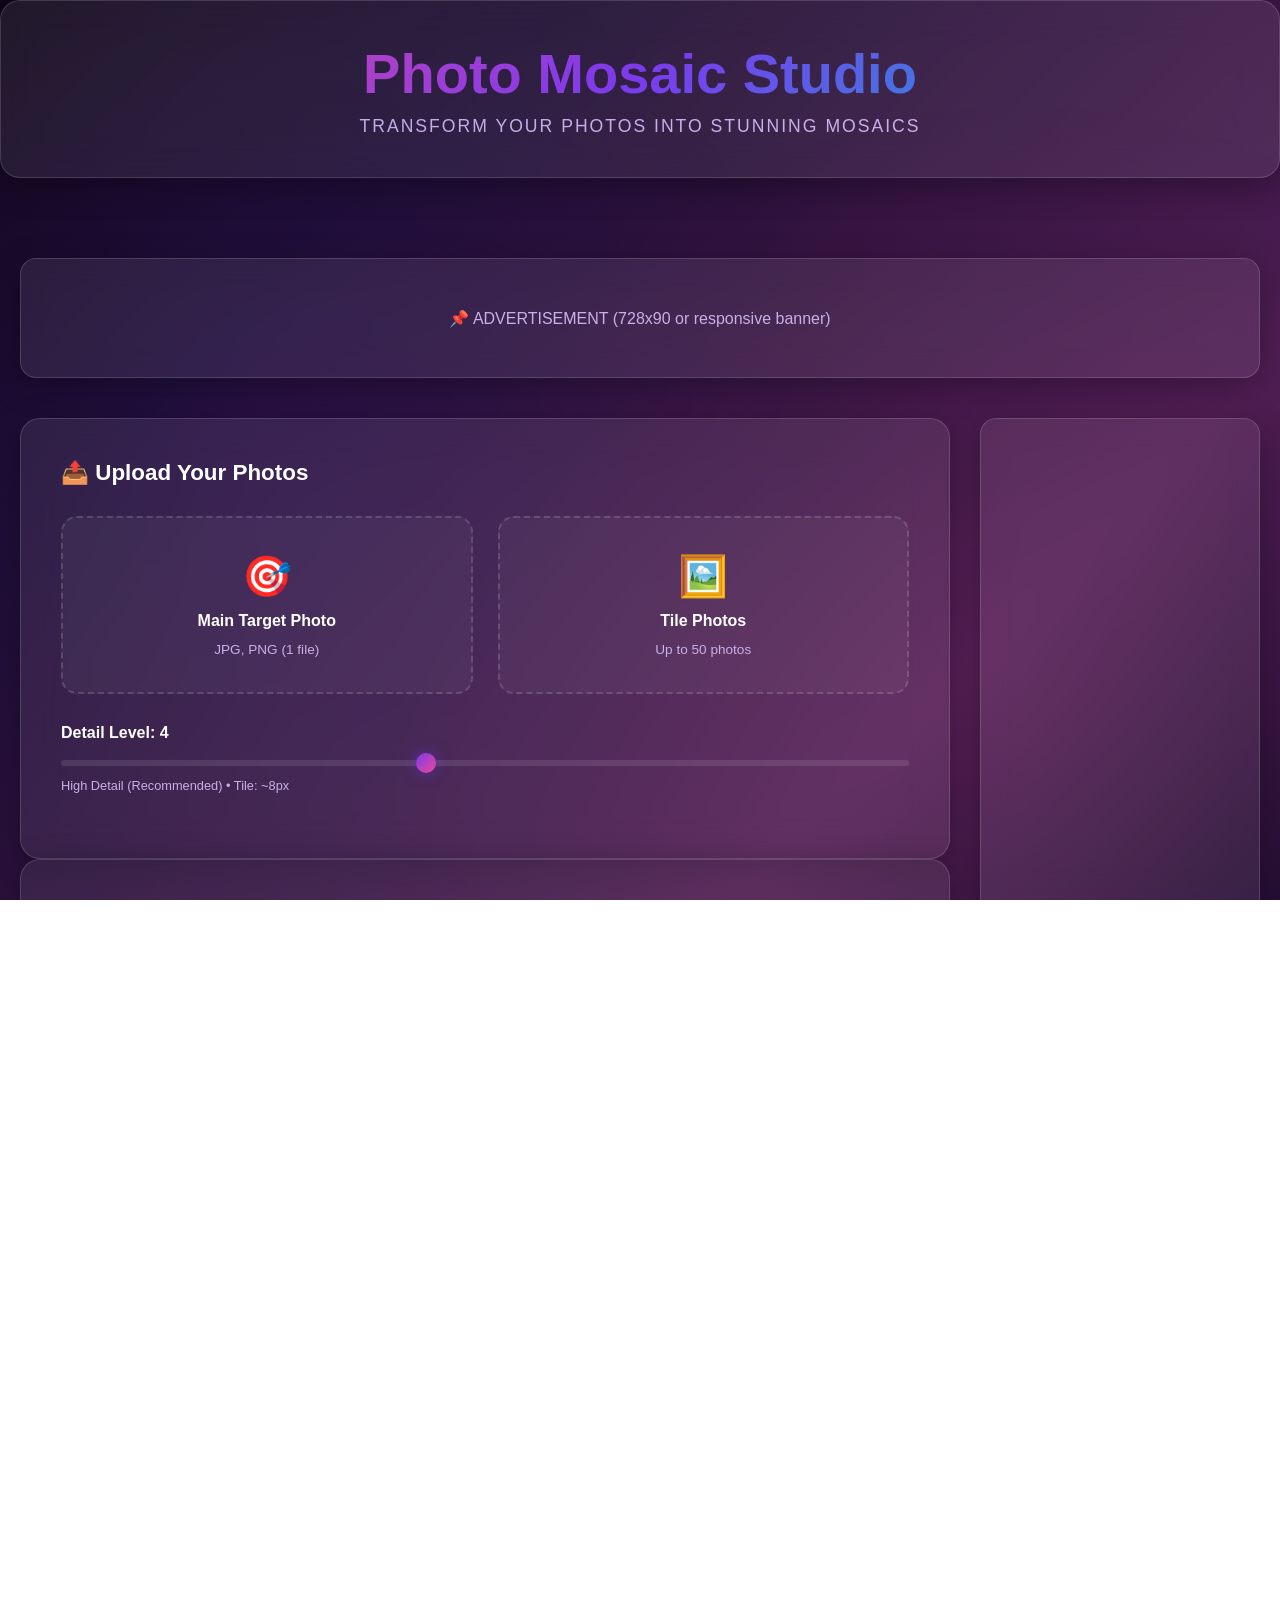
==== index.html @ 92dac422 "i" ====
<!DOCTYPE html>
<html lang="en">
<head>
    <meta charset="UTF-8">
    <meta name="viewport" content="width=device-width, initial-scale=1.0">
    <title>Photo Mosaic Studio</title>

    <script async src="https://pagead2.googlesyndication.com/pagead/js/adsbygoogle.js?client=ca-pub-6569752096572639"
     crossorigin="anonymous"></script>

    <style>
        * {
            margin: 0;
            padding: 0;
            box-sizing: border-box;
        }

        :root {
            --color-bg-primary: #0f0618;
            --color-bg-secondary: #1a0b2e;
            --color-purple-light: #7c3aed;
            --color-accent: #ec4899;
            --color-white: #ffffff;
            --color-text-primary: #f0e6ff;
            --color-text-secondary: #c9b0e8;
            --glass-bg: rgba(255, 255, 255, 0.08);
            --glass-border: rgba(255, 255, 255, 0.15);
            --shadow-soft: 0 8px 32px rgba(0, 0, 0, 0.3);
            --transition: all 0.3s cubic-bezier(0.25, 0.46, 0.45, 0.94);
        }

        html, body {
            width: 100%;
            height: 100%;
            background: linear-gradient(135deg, #0f0618 0%, #1a0b2e 25%, #4b1d52 75%, #1a0b2e 100%);
            background-attachment: fixed;
            font-family: 'Segoe UI', Tahoma, Geneva, Verdana, sans-serif;
            color: var(--color-text-primary);
            overflow-x: hidden;
        }

        body::before {
            content: '';
            position: fixed;
            top: 0;
            left: 0;
            width: 100%;
            height: 100%;
            background: 
                radial-gradient(circle at 20% 50%, rgba(124, 58, 237, 0.1) 0%, transparent 50%),
                radial-gradient(circle at 80% 80%, rgba(236, 72, 153, 0.1) 0%, transparent 50%);
            pointer-events: none;
            z-index: 1;
        }

        .container {
            max-width: 1400px;
            margin: 0 auto;
            padding: 20px;
            position: relative;
            z-index: 2;
        }

        header {
            text-align: center;
            margin-bottom: 60px;
            animation: slideDown 0.8s ease-out;
        }

        .header-content {
            background: var(--glass-bg);
            backdrop-filter: blur(20px);
            -webkit-backdrop-filter: blur(20px);
            border: 1px solid var(--glass-border);
            border-radius: 20px;
            padding: 40px 30px;
            box-shadow: var(--shadow-soft);
        }

        h1 {
            font-size: clamp(2rem, 8vw, 3.5rem);
            font-weight: 700;
            margin-bottom: 10px;
            background: linear-gradient(135deg, #ec4899, #7c3aed, #06b6d4);
            -webkit-background-clip: text;
            -webkit-text-fill-color: transparent;
            background-clip: text;
        }

        .subtitle {
            font-size: 1.1rem;
            color: var(--color-text-secondary);
            font-weight: 300;
            letter-spacing: 2px;
            text-transform: uppercase;
        }

        .ad-container-top {
            background: var(--glass-bg);
            backdrop-filter: blur(15px);
            border: 1px solid var(--glass-border);
            border-radius: 16px;
            padding: 40px;
            text-align: center;
            margin-bottom: 40px;
            box-shadow: var(--shadow-soft);
            min-height: 120px;
            display: flex;
            align-items: center;
            justify-content: center;
            color: var(--color-text-secondary);
        }

        .main-grid {
            display: grid;
            grid-template-columns: 1fr 280px;
            gap: 30px;
            margin-bottom: 40px;
        }

        @media (max-width: 1024px) {
            .main-grid {
                grid-template-columns: 1fr;
            }
            .ad-container-sidebar {
                display: none !important;
            }
        }

        .upload-section {
            background: var(--glass-bg);
            backdrop-filter: blur(20px);
            border: 1px solid var(--glass-border);
            border-radius: 20px;
            padding: 40px;
            box-shadow: var(--shadow-soft);
            animation: fadeInUp 0.8s ease-out 0.2s both;
        }

        .upload-title {
            font-size: 1.4rem;
            font-weight: 600;
            margin-bottom: 30px;
            color: var(--color-white);
        }

        .upload-grid {
            display: grid;
            grid-template-columns: 1fr 1fr;
            gap: 25px;
            margin-bottom: 30px;
        }

        @media (max-width: 768px) {
            .upload-grid {
                grid-template-columns: 1fr;
            }
        }

        .upload-box {
            border: 2px dashed var(--glass-border);
            border-radius: 16px;
            padding: 35px 20px;
            text-align: center;
            cursor: pointer;
            background: rgba(255, 255, 255, 0.04);
            transition: var(--transition);
        }

        .upload-box:hover {
            border-color: var(--color-purple-light);
            background: rgba(124, 58, 237, 0.08);
            box-shadow: 0 0 30px rgba(124, 58, 237, 0.2);
        }

        .upload-box input[type="file"] {
            display: none;
        }

        .upload-label {
            display: flex;
            flex-direction: column;
            align-items: center;
            gap: 12px;
            cursor: pointer;
        }

        .upload-icon {
            font-size: 2.5rem;
            animation: float 3s ease-in-out infinite;
        }

        .upload-text {
            font-weight: 600;
            color: var(--color-white);
            font-size: 1rem;
        }

        .upload-subtext {
            font-size: 0.85rem;
            color: var(--color-text-secondary);
        }

        .preview-section {
            margin-bottom: 20px;
            display: none;
        }

        .preview-section.show {
            display: block;
        }

        .preview-label {
            font-weight: 600;
            color: var(--color-white);
            margin-bottom: 12px;
            display: block;
            font-size: 0.95rem;
        }

        .preview-grid {
            display: grid;
            grid-template-columns: repeat(auto-fill, minmax(60px, 1fr));
            gap: 10px;
        }

        .preview-item {
            position: relative;
            border-radius: 10px;
            overflow: hidden;
            aspect-ratio: 1;
            background: var(--color-text-secondary);
            border: 1px solid var(--glass-border);
            animation: scaleIn 0.3s ease-out;
        }

        .preview-item img {
            width: 100%;
            height: 100%;
            object-fit: cover;
        }

        .preview-remove {
            position: absolute;
            top: 4px;
            right: 4px;
            width: 24px;
            height: 24px;
            background: rgba(0, 0, 0, 0.6);
            color: white;
            border: none;
            border-radius: 50%;
            cursor: pointer;
            opacity: 0;
            transition: var(--transition);
        }

        .preview-item:hover .preview-remove {
            opacity: 1;
        }

        .preview-remove:hover {
            background: rgba(236, 72, 153, 0.8);
        }

        .detail-control {
            margin-bottom: 25px;
        }

        .detail-label {
            font-weight: 600;
            color: var(--color-white);
            margin-bottom: 10px;
            display: block;
        }

        input[type="range"] {
            width: 100%;
            height: 6px;
            border-radius: 5px;
            background: rgba(255, 255, 255, 0.1);
            -webkit-appearance: none;
            cursor: pointer;
        }

        input[type="range"]::-webkit-slider-thumb {
            -webkit-appearance: none;
            width: 20px;
            height: 20px;
            border-radius: 50%;
            background: linear-gradient(135deg, #7c3aed, #ec4899);
            cursor: pointer;
            box-shadow: 0 0 15px rgba(124, 58, 237, 0.5);
        }

        input[type="range"]::-moz-range-thumb {
            width: 20px;
            height: 20px;
            border-radius: 50%;
            background: linear-gradient(135deg, #7c3aed, #ec4899);
            cursor: pointer;
            box-shadow: 0 0 15px rgba(124, 58, 237, 0.5);
            border: none;
        }

        .canvas-section {
            background: var(--glass-bg);
            backdrop-filter: blur(20px);
            border: 1px solid var(--glass-border);
            border-radius: 20px;
            padding: 40px;
            box-shadow: var(--shadow-soft);
            animation: fadeInUp 0.8s ease-out 0.4s both;
        }

        .canvas-title {
            font-size: 1.4rem;
            font-weight: 600;
            margin-bottom: 25px;
            color: var(--color-white);
        }

        .canvas-wrapper {
            background: rgba(0, 0, 0, 0.3);
            border-radius: 16px;
            padding: 20px;
            display: flex;
            justify-content: center;
            align-items: center;
            min-height: 400px;
            margin-bottom: 25px;
            border: 1px solid rgba(255, 255, 255, 0.1);
            overflow: auto;
        }

        #mosaicCanvas {
            max-width: 100%;
            height: auto;
            border-radius: 12px;
            box-shadow: 0 0 40px rgba(124, 58, 237, 0.3);
            display: none;
        }

        .canvas-placeholder {
            color: var(--color-text-secondary);
            text-align: center;
        }

        .button-group {
            display: grid;
            grid-template-columns: 1fr 1fr;
            gap: 15px;
        }

        @media (max-width: 768px) {
            .button-group {
                grid-template-columns: 1fr;
            }
        }

        button {
            padding: 15px 30px;
            border: none;
            border-radius: 12px;
            font-size: 1rem;
            font-weight: 600;
            cursor: pointer;
            transition: var(--transition);
            text-transform: uppercase;
            letter-spacing: 1px;
        }

        .btn-generate {
            background: linear-gradient(135deg, #7c3aed, #ec4899);
            color: white;
            box-shadow: 0 0 30px rgba(124, 58, 237, 0.4);
        }

        .btn-generate:hover:not(:disabled) {
            transform: translateY(-3px);
            box-shadow: 0 0 50px rgba(124, 58, 237, 0.6);
        }

        .btn-generate:disabled {
            opacity: 0.5;
            cursor: not-allowed;
        }

        .btn-download {
            background: var(--glass-bg);
            color: var(--color-white);
            border: 2px solid var(--color-purple-light);
            box-shadow: var(--shadow-soft);
        }

        .btn-download:hover:not(:disabled) {
            background: rgba(124, 58, 237, 0.2);
            box-shadow: 0 0 40px rgba(124, 58, 237, 0.4);
            transform: translateY(-3px);
        }

        .btn-download:disabled {
            opacity: 0.5;
            cursor: not-allowed;
        }

        .ad-container-sidebar {
            background: var(--glass-bg);
            backdrop-filter: blur(15px);
            border: 1px solid var(--glass-border);
            border-radius: 16px;
            padding: 30px 20px;
            text-align: center;
            box-shadow: var(--shadow-soft);
            min-height: 600px;
            display: flex;
            align-items: center;
            justify-content: center;
            color: var(--color-text-secondary);
            animation: fadeInUp 0.8s ease-out 0.3s both;
        }

        footer {
            text-align: center;
            padding: 40px 20px;
            color: var(--color-text-secondary);
            font-size: 0.95rem;
            margin-top: 60px;
        }

        .modal-overlay {
            display: none;
            position: fixed;
            top: 0;
            left: 0;
            right: 0;
            bottom: 0;
            background: rgba(0, 0, 0, 0.6);
            backdrop-filter: blur(8px);
            z-index: 1000;
        }

        .modal-overlay.active {
            display: flex;
            align-items: center;
            justify-content: center;
        }

        .modal-content {
            background: var(--glass-bg);
            backdrop-filter: blur(30px);
            border: 1px solid var(--glass-border);
            border-radius: 25px;
            padding: 50px;
            max-width: 500px;
            width: 90%;
            text-align: center;
            box-shadow: 0 20px 60px rgba(0, 0, 0, 0.4);
            position: relative;
        }

        .modal-close {
            position: absolute;
            top: 20px;
            right: 20px;
            background: rgba(255, 255, 255, 0.1);
            border: none;
            color: var(--color-white);
            width: 40px;
            height: 40px;
            border-radius: 50%;
            cursor: pointer;
            font-size: 1.5rem;
            transition: var(--transition);
        }

        .modal-close:hover {
            background: rgba(236, 72, 153, 0.3);
            transform: rotate(90deg);
        }

        .modal-icon {
            font-size: 3rem;
            margin-bottom: 20px;
        }

        .modal-title {
            font-size: 1.8rem;
            font-weight: 700;
            margin-bottom: 15px;
            color: var(--color-white);
        }

        .modal-text {
            color: var(--color-text-secondary);
            margin-bottom: 30px;
            line-height: 1.6;
        }

        .upi-handle {
            background: linear-gradient(135deg, rgba(124, 58, 237, 0.2), rgba(236, 72, 153, 0.2));
            border: 1px solid rgba(124, 58, 237, 0.3);
            border-radius: 12px;
            padding: 20px;
            margin: 20px 0;
            font-family: 'Courier New', monospace;
            font-size: 1.1rem;
            font-weight: 600;
            color: var(--color-white);
            letter-spacing: 0.5px;
            transition: var(--transition);
            cursor: pointer;
            display: inline-block;
            text-decoration: none;
        }

        .upi-handle:hover {
            background: linear-gradient(135deg, rgba(124, 58, 237, 0.3), rgba(236, 72, 153, 0.3));
            box-shadow: 0 0 30px rgba(124, 58, 237, 0.2);
        }

        .btn-close {
            background: linear-gradient(135deg, #7c3aed, #ec4899);
            color: white;
            padding: 12px 30px;
            font-size: 0.95rem;
            margin-top: 20px;
            box-shadow: 0 0 20px rgba(124, 58, 237, 0.3);
        }

        .btn-close:hover {
            transform: translateY(-2px);
            box-shadow: 0 0 40px rgba(124, 58, 237, 0.5);
        }

        .status-message {
            background: rgba(124, 58, 237, 0.2);
            border-left: 4px solid var(--color-purple-light);
            color: var(--color-white);
            padding: 15px 20px;
            border-radius: 8px;
            margin-bottom: 20px;
            display: none;
        }

        .status-message.show {
            display: block;
        }

        .status-message.error {
            background: rgba(236, 72, 153, 0.2);
            border-left-color: #ec4899;
        }

        @keyframes slideDown {
            from { opacity: 0; transform: translateY(-30px); }
            to { opacity: 1; transform: translateY(0); }
        }

        @keyframes fadeInUp {
            from { opacity: 0; transform: translateY(30px); }
            to { opacity: 1; transform: translateY(0); }
        }

        @keyframes float {
            0%, 100% { transform: translateY(0px); }
            50% { transform: translateY(-10px); }
        }

        @keyframes scaleIn {
            from { opacity: 0; transform: scale(0.95); }
            to { opacity: 1; transform: scale(1); }
        }
    </style>
</head>
<body>
    <header>
        <div class="header-content">
            <h1>Photo Mosaic Studio</h1>
            <p class="subtitle">Transform Your Photos Into Stunning Mosaics</p>
        </div>
    </header>

    <div class="container">
        <div class="ad-container-top">📌 ADVERTISEMENT (728x90 or responsive banner)</div>

        <div class="main-grid">
            <div>
                <div class="upload-section">
                    <div class="upload-title">📤 Upload Your Photos</div>
                    
                    <div class="upload-grid">
                        <div class="upload-box">
                            <label class="upload-label">
                                <div class="upload-icon">🎯</div>
                                <div class="upload-text">Main Target Photo</div>
                                <div class="upload-subtext">JPG, PNG (1 file)</div>
                                <input type="file" id="targetInput" accept="image/*">
                            </label>
                        </div>

                        <div class="upload-box">
                            <label class="upload-label">
                                <div class="upload-icon">🖼️</div>
                                <div class="upload-text">Tile Photos</div>
                                <div class="upload-subtext">Up to 50 photos</div>
                                <input type="file" id="tilesInput" accept="image/*" multiple>
                            </label>
                        </div>
                    </div>

                    <div class="preview-section" id="targetPreviewSection">
                        <label class="preview-label">Target Photo:</label>
                        <div style="width: 100px; height: 100px; position: relative;">
                            <div class="preview-item">
                                <img id="targetImg" alt="Target">
                                <button class="preview-remove" onclick="removeTarget()">&times;</button>
                            </div>
                        </div>
                    </div>

                    <div class="preview-section" id="tilesPreviewSection">
                        <label class="preview-label">Tile Photos (<span id="tileCount">0</span>/50):</label>
                        <div class="preview-grid" id="tilesPreview"></div>
                    </div>

                    <div class="detail-control">
                        <label class="detail-label">Detail Level: <span id="detailValue">4</span></label>
                        <input type="range" id="detailSlider" min="1" max="8" value="4">
                        <div style="font-size: 0.8rem; color: var(--color-text-secondary); margin-top: 8px;">
                            <span id="tileInfo">High Detail (Recommended) • Tile: ~8px</span>
                        </div>
                    </div>

                    <div class="status-message" id="statusMessage"></div>
                </div>

                <div class="canvas-section">
                    <div class="canvas-title">🎨 Mosaic Preview</div>
                    <div class="canvas-wrapper">
                        <canvas id="mosaicCanvas"></canvas>
                        <div class="canvas-placeholder" id="canvasPlaceholder">
                            Upload photos to generate mosaic preview
                        </div>
                    </div>

                    <div class="button-group">
                        <button class="btn-generate" id="generateBtn" onclick="generateMosaic()">
                            Generate Mosaic
                        </button>
                        <button class="btn-download" id="downloadBtn" onclick="downloadMosaic4K()" disabled>
                            Download 4K Mosaic
                        </button>
                    </div>
                </div>
            </div>

            <div class="ad-container-sidebar">📢 ADVERTISEMENT<br>(300x600 responsive sidebar)</div>
        </div>

        <footer>
            <div style="border-top: 1px solid var(--glass-border); padding-top: 30px; margin-top: 20px;">
                <p style="margin-bottom: 15px;">&copy; 2026 yuvi31.in | Made by Yuvraj</p>
                <a href="/privacy.html" style="color: var(--color-purple-light); text-decoration: none; margin: 0 10px; font-weight: 600;">Privacy Policy</a> | 
                <a href="/terms.html" style="color: var(--color-purple-light); text-decoration: none; margin: 0 10px; font-weight: 600;">Terms of Service</a> | 
                <a href="/contact.html" style="color: var(--color-purple-light); text-decoration: none; margin: 0 10px; font-weight: 600;">Contact</a>
            </div>
        </footer>
    </div>

    <div class="modal-overlay" id="supportModal">
        <div class="modal-content">
            <button class="modal-close" onclick="closeModal()">&times;</button>
            <div class="modal-icon">🎉</div>
            <div class="modal-title">Thank You!</div>
            <div class="modal-text">
                Thank you for using Photo Mosaic Studio! If you loved this tool, please support the creator.
            </div>
            <div style="font-size: 0.9rem; color: var(--color-text-secondary); margin: 20px 0;">Support via UPI:</div>
            <a href="upi://pay?pa=kartikyuvrajgupta-1@oksbi&pn=Photo%20Mosaic%20Studio&tr=Support&tn=Support%20Creator" 
               style="text-decoration: none;">
                <div class="upi-handle">💳 kartikyuvrajgupta-1@oksbi</div>
            </a>
            <div style="font-size: 0.8rem; color: var(--color-text-secondary); margin-top: 15px;">
                📱 Tap to open PayTM, Google Pay, or any payment app
            </div>
            <button class="btn-close" onclick="closeModal()">Close</button>
        </div>
    </div>

    <script>
        let targetImage = null;
        let tileImages = [];
        let mosaicGenerated = false;
        let isGenerating = false;
        let tileColorCache = {}; 

        // UPDATED: Added levels 7 (2px) and 8 (1px)
        const detailLevels = { 1: 18, 2: 14, 3: 10, 4: 8, 5: 6, 6: 4, 7: 2, 8: 1 }; 

        function rgbToLab(r, g, b) {
            r = r / 255;
            g = g / 255;
            b = b / 255;

            r = r > 0.04045 ? Math.pow((r + 0.055) / 1.055, 2.4) : r / 12.92;
            g = g > 0.04045 ? Math.pow((g + 0.055) / 1.055, 2.4) : g / 12.92;
            b = b > 0.04045 ? Math.pow((b + 0.055) / 1.055, 2.4) : b / 12.92;

            let x = r * 0.4124 + g * 0.3576 + b * 0.1805;
            let y = r * 0.2126 + g * 0.7152 + b * 0.0722;
            let z = r * 0.0193 + g * 0.1192 + b * 0.9505;

            x = x / 0.95047;
            y = y / 1.00000;
            z = z / 1.08883;

            const delta = 6 / 29;
            x = x > Math.pow(delta, 3) ? Math.pow(x, 1 / 3) : x / (3 * delta * delta) + 4 / 29;
            y = y > Math.pow(delta, 3) ? Math.pow(y, 1 / 3) : y / (3 * delta * delta) + 4 / 29;
            z = z > Math.pow(delta, 3) ? Math.pow(z, 1 / 3) : z / (3 * delta * delta) + 4 / 29;

            const L = 116 * y - 16;
            const a = 500 * (x - y);
            const lab_b = 200 * (y - z);

            return { L, a, b: lab_b };
        }

        function labDistance(lab1, lab2) {
            const dL = lab1.L - lab2.L;
            const da = lab1.a - lab2.a;
            const db = lab1.b - lab2.b;
            return Math.sqrt(dL * dL + da * da + db * db);
        }

        function getBrightness(r, g, b) {
            return 0.299 * r + 0.587 * g + 0.114 * b;
        }

        function getSaturation(r, g, b) {
            const max = Math.max(r, g, b);
            const min = Math.min(r, g, b);
            if (max === 0) return 0;
            return (max - min) / max;
        }

        function enhanceVibrance(canvas, amount = 0.4) {
            const ctx = canvas.getContext('2d');
            const imageData = ctx.getImageData(0, 0, canvas.width, canvas.height);
            const data = imageData.data;

            for (let i = 0; i < data.length; i += 4) {
                const r = data[i];
                const g = data[i + 1];
                const b = data[i + 2];

                const max = Math.max(r, g, b);
                const min = Math.min(r, g, b);
                const l = (max + min) / 2 / 255;

                if (max !== min) {
                    let s = l > 0.5 ? (max - min) / (510 - max - min) : (max - min) / (max + min);
                    
                    s = Math.min(1, s * (1 + amount));

                    const c = (1 - Math.abs(2 * l - 1)) * s;
                    let h = 0;

                    if (max === r) h = ((g - b) / (max - min) + (g < b ? 6 : 0)) / 6;
                    else if (max === g) h = ((b - r) / (max - min) + 2) / 6;
                    else h = ((r - g) / (max - min) + 4) / 6;

                    const x = c * (1 - Math.abs((h * 6) % 2 - 1));
                    const m = l - c / 2;

                    let r2, g2, b2;
                    const hh = h * 6;

                    if (hh < 1) { r2 = c; g2 = x; b2 = 0; }
                    else if (hh < 2) { r2 = x; g2 = c; b2 = 0; }
                    else if (hh < 3) { r2 = 0; g2 = c; b2 = x; }
                    else if (hh < 4) { r2 = 0; g2 = x; b2 = c; }
                    else if (hh < 5) { r2 = x; g2 = 0; b2 = c; }
                    else { r2 = c; g2 = 0; b2 = x; }

                    data[i] = Math.round((r2 + m) * 255);
                    data[i + 1] = Math.round((g2 + m) * 255);
                    data[i + 2] = Math.round((b2 + m) * 255);
                }
            }

            ctx.putImageData(imageData, 0, 0);
        }

        document.addEventListener('DOMContentLoaded', () => {
            document.getElementById('targetInput').addEventListener('change', handleTargetUpload);
            document.getElementById('tilesInput').addEventListener('change', handleTilesUpload);
            
            // UPDATED: Added text descriptions for new levels
            document.getElementById('detailSlider').addEventListener('change', (e) => {
                const val = e.target.value;
                document.getElementById('detailValue').textContent = val;
                const sizes = { 
                    1: 'Very Low Detail (Coarse)', 
                    2: 'Low Detail', 
                    3: 'Medium Detail', 
                    4: 'High Detail (Recommended)', 
                    5: 'Very High Detail', 
                    6: 'Maximum Detail', 
                    7: 'Extreme Detail', 
                    8: 'Insane Detail (Slow!)' 
                };
                document.getElementById('tileInfo').textContent = `${sizes[val]} • Tile: ~${detailLevels[val]}px`;
            });
            
            document.getElementById('supportModal').addEventListener('click', (e) => {
                if (e.target.id === 'supportModal') closeModal();
            });
            console.log('✅ Photo Mosaic Studio Ready!');
        });

        function handleTargetUpload() {
            const file = document.getElementById('targetInput').files[0];
            if (!file) return;
            if (!file.type.startsWith('image/')) {
                showStatus('❌ Please upload an image file', true);
                return;
            }
            const reader = new FileReader();
            reader.onload = (e) => {
                const img = new Image();
                img.onload = () => {
                    targetImage = img;
                    document.getElementById('targetImg').src = img.src;
                    document.getElementById('targetPreviewSection').classList.add('show');
                    showStatus('✅ Target photo uploaded!');
                };
                img.src = e.target.result;
            };
            reader.readAsDataURL(file);
        }

        function handleTilesUpload() {
            const files = document.getElementById('tilesInput').files;
            if (files.length > 50) {
                showStatus('❌ Maximum 50 photos', true);
                return;
            }
            tileImages = [];
            tileColorCache = {}; 
            let loaded = 0;
            const validFiles = Array.from(files).filter(f => f.type.startsWith('image/'));
            if (validFiles.length === 0) {
                showStatus('❌ No image files selected', true);
                return;
            }
            validFiles.forEach((file, i) => {
                const reader = new FileReader();
                reader.onload = (e) => {
                    const img = new Image();
                    img.onload = () => {
                        tileImages.push({ img, id: i });
                        loaded++;
                        if (loaded === validFiles.length) {
                            showTilesPreview();
                            showStatus(`✅ ${tileImages.length} tiles loaded!`);
                        }
                    };
                    img.src = e.target.result;
                };
                reader.readAsDataURL(file);
            });
        }

        function showTilesPreview() {
            const preview = document.getElementById('tilesPreview');
            document.getElementById('tileCount').textContent = tileImages.length;
            preview.innerHTML = '';
            tileImages.forEach(t => {
                const div = document.createElement('div');
                div.className = 'preview-item';
                div.innerHTML = `<img src="${t.img.src}"><button class="preview-remove" onclick="removeTile(${t.id})">&times;</button>`;
                preview.appendChild(div);
            });
            document.getElementById('tilesPreviewSection').classList.add('show');
        }

        function removeTarget() {
            targetImage = null;
            document.getElementById('targetInput').value = '';
            document.getElementById('targetPreviewSection').classList.remove('show');
            document.getElementById('mosaicCanvas').style.display = 'none';
            document.getElementById('canvasPlaceholder').style.display = 'block';
        }

        function removeTile(id) {
            tileImages = tileImages.filter(t => t.id !== id);
            if (tileImages.length === 0) {
                document.getElementById('tilesInput').value = '';
                document.getElementById('tilesPreviewSection').classList.remove('show');
            } else {
                showTilesPreview();
            }
        }

        function showStatus(msg, isErr = false) {
            const el = document.getElementById('statusMessage');
            el.textContent = msg;
            el.classList.add('show');
            if (isErr) el.classList.add('error');
            else el.classList.remove('error');
            if (!msg.includes('%')) setTimeout(() => el.classList.remove('show'), 4000);
        }

        function generateMosaic() {
            if (!targetImage) { showStatus('❌ Upload target photo', true); return; }
            if (tileImages.length === 0) { showStatus('❌ Upload tile photos', true); return; }
            if (isGenerating) { showStatus('⏳ Already generating...', true); return; }
            
            isGenerating = true;
            document.getElementById('generateBtn').disabled = true;
            showStatus('🔄 Starting generation...');

            generateMosaicAsync();
        }

        async function generateMosaicAsync() {
            try {
                const canvas = document.getElementById('mosaicCanvas');
                const ctx = canvas.getContext('2d');
                
                await new Promise(r => setTimeout(r, 10));
                
                showStatus('🔍 Analyzing tile colors in Lab space...');
                tileColorCache = {};
                for (let i = 0; i < tileImages.length; i++) {
                    const tile = tileImages[i];
                    const tc = document.createElement('canvas');
                    tc.width = tc.height = 1;
                    const tctx = tc.getContext('2d');
                    tctx.drawImage(tile.img, 0, 0, 1, 1);
                    const td = tctx.getImageData(0, 0, 1, 1).data;
                    
                    const r = td[0], g = td[1], b = td[2];
                    const lab = rgbToLab(r, g, b);
                    const brightness = getBrightness(r, g, b);
                    const saturation = getSaturation(r, g, b);
                    
                    tileColorCache[i] = { r, g, b, lab, brightness, saturation };
                    
                    if (i % 10 === 0) {
                        await new Promise(r => setTimeout(r, 1));
                    }
                }

                await new Promise(r => setTimeout(r, 10));
                
                canvas.width = targetImage.width;
                canvas.height = targetImage.height;
                ctx.drawImage(targetImage, 0, 0);

                const detail = parseInt(document.getElementById('detailSlider').value);
                const tileSize = detailLevels[detail];
                
                const imageData = ctx.getImageData(0, 0, canvas.width, canvas.height);
                const data = imageData.data;

                const tilesX = Math.ceil(canvas.width / tileSize);
                const tilesY = Math.ceil(canvas.height / tileSize);
                const totalTiles = tilesX * tilesY;
                
                let processed = 0;
                const batchSize = Math.max(10, Math.floor(totalTiles / 30));

                showStatus(`🎨 Processing 0/${totalTiles} tiles...`);
                await new Promise(r => setTimeout(r, 10));

                for (let ty = 0; ty < tilesY; ty++) {
                    for (let tx = 0; tx < tilesX; tx++) {
                        const x = tx * tileSize;
                        const y = ty * tileSize;
                        const w = Math.min(tileSize, canvas.width - x);
                        const h = Math.min(tileSize, canvas.height - y);

                        let r = 0, g = 0, b = 0;
                        let brightness = 0;
                        let saturation = 0;
                        
                        for (let py = 0; py < h; py++) {
                            for (let px = 0; px < w; px++) {
                                const idx = ((y + py) * canvas.width + (x + px)) * 4;
                                r += data[idx];
                                g += data[idx + 1];
                                b += data[idx + 2];
                                brightness += getBrightness(data[idx], data[idx + 1], data[idx + 2]);
                                saturation += getSaturation(data[idx], data[idx + 1], data[idx + 2]);
                            }
                        }
                        
                        const cnt = w * h;
                        r = Math.round(r / cnt);
                        g = Math.round(g / cnt);
                        b = Math.round(b / cnt);
                        brightness = Math.round(brightness / cnt);
                        saturation = saturation / cnt;

                        const targetLab = rgbToLab(r, g, b);

                        let bestTile = 0;
                        let bestScore = Infinity;

                        for (let i = 0; i < tileImages.length; i++) {
                            const cached = tileColorCache[i];
                            
                            const colorDist = labDistance(targetLab, cached.lab); 
                            const brightnessDiff = Math.abs(brightness - cached.brightness) / 255; 
                            const saturationDiff = Math.abs(saturation - cached.saturation); 
                            
                            const score = colorDist * 0.7 + brightnessDiff * 50 * 0.2 + saturationDiff * 10 * 0.1;
                            
                            if (score < bestScore) { 
                                bestScore = score; 
                                bestTile = i; 
                            }
                        }

                        ctx.drawImage(tileImages[bestTile].img, x, y, w, h);
                        processed++;

                        if (processed % batchSize === 0) {
                            const percent = Math.round((processed / totalTiles) * 100);
                            showStatus(`🎨 Processing ${percent}%...`);
                            await new Promise(r => setTimeout(r, 2));
                        }
                    }
                }

                showStatus('✨ Enhancing colors...');
                await new Promise(r => setTimeout(r, 10));
                enhanceVibrance(canvas, 0.5); 

                document.getElementById('canvasPlaceholder').style.display = 'none';
                document.getElementById('mosaicCanvas').style.display = 'block';
                document.getElementById('downloadBtn').disabled = false;
                mosaicGenerated = true;
                isGenerating = false;
                document.getElementById('generateBtn').disabled = false;
                showStatus('✨ Perfect! High-quality mosaic ready. Download for 4K.');
            } catch (err) {
                console.error('Generation error:', err);
                showStatus('❌ Error during generation', true);
                isGenerating = false;
                document.getElementById('generateBtn').disabled = false;
            }
        }

        function downloadMosaic4K() {
            if (!mosaicGenerated) return;
            const canvas = document.getElementById('mosaicCanvas');
            const maxDim = Math.max(canvas.width, canvas.height);
            const scale = maxDim < 3840 ? 3840 / maxDim : 1;
            const nc = document.createElement('canvas');
            nc.width = Math.round(canvas.width * scale);
            nc.height = Math.round(canvas.height * scale);
            const ctx = nc.getContext('2d');
            ctx.imageSmoothingEnabled = false;
            ctx.drawImage(canvas, 0, 0, nc.width, nc.height);
            nc.toBlob((blob) => {
                const url = URL.createObjectURL(blob);
                const link = document.createElement('a');
                link.href = url;
                link.download = `mosaic-${Date.now()}.png`;
                document.body.appendChild(link);
                link.click();
                document.body.removeChild(link);
                URL.revokeObjectURL(url);
                setTimeout(() => openModal(), 500);
            }, 'image/png');
        }

        function openModal() {
            document.getElementById('supportModal').classList.add('active');
        }

        function closeModal() {
            document.getElementById('supportModal').classList.remove('active');
        }
    </script>
</body>
</html>
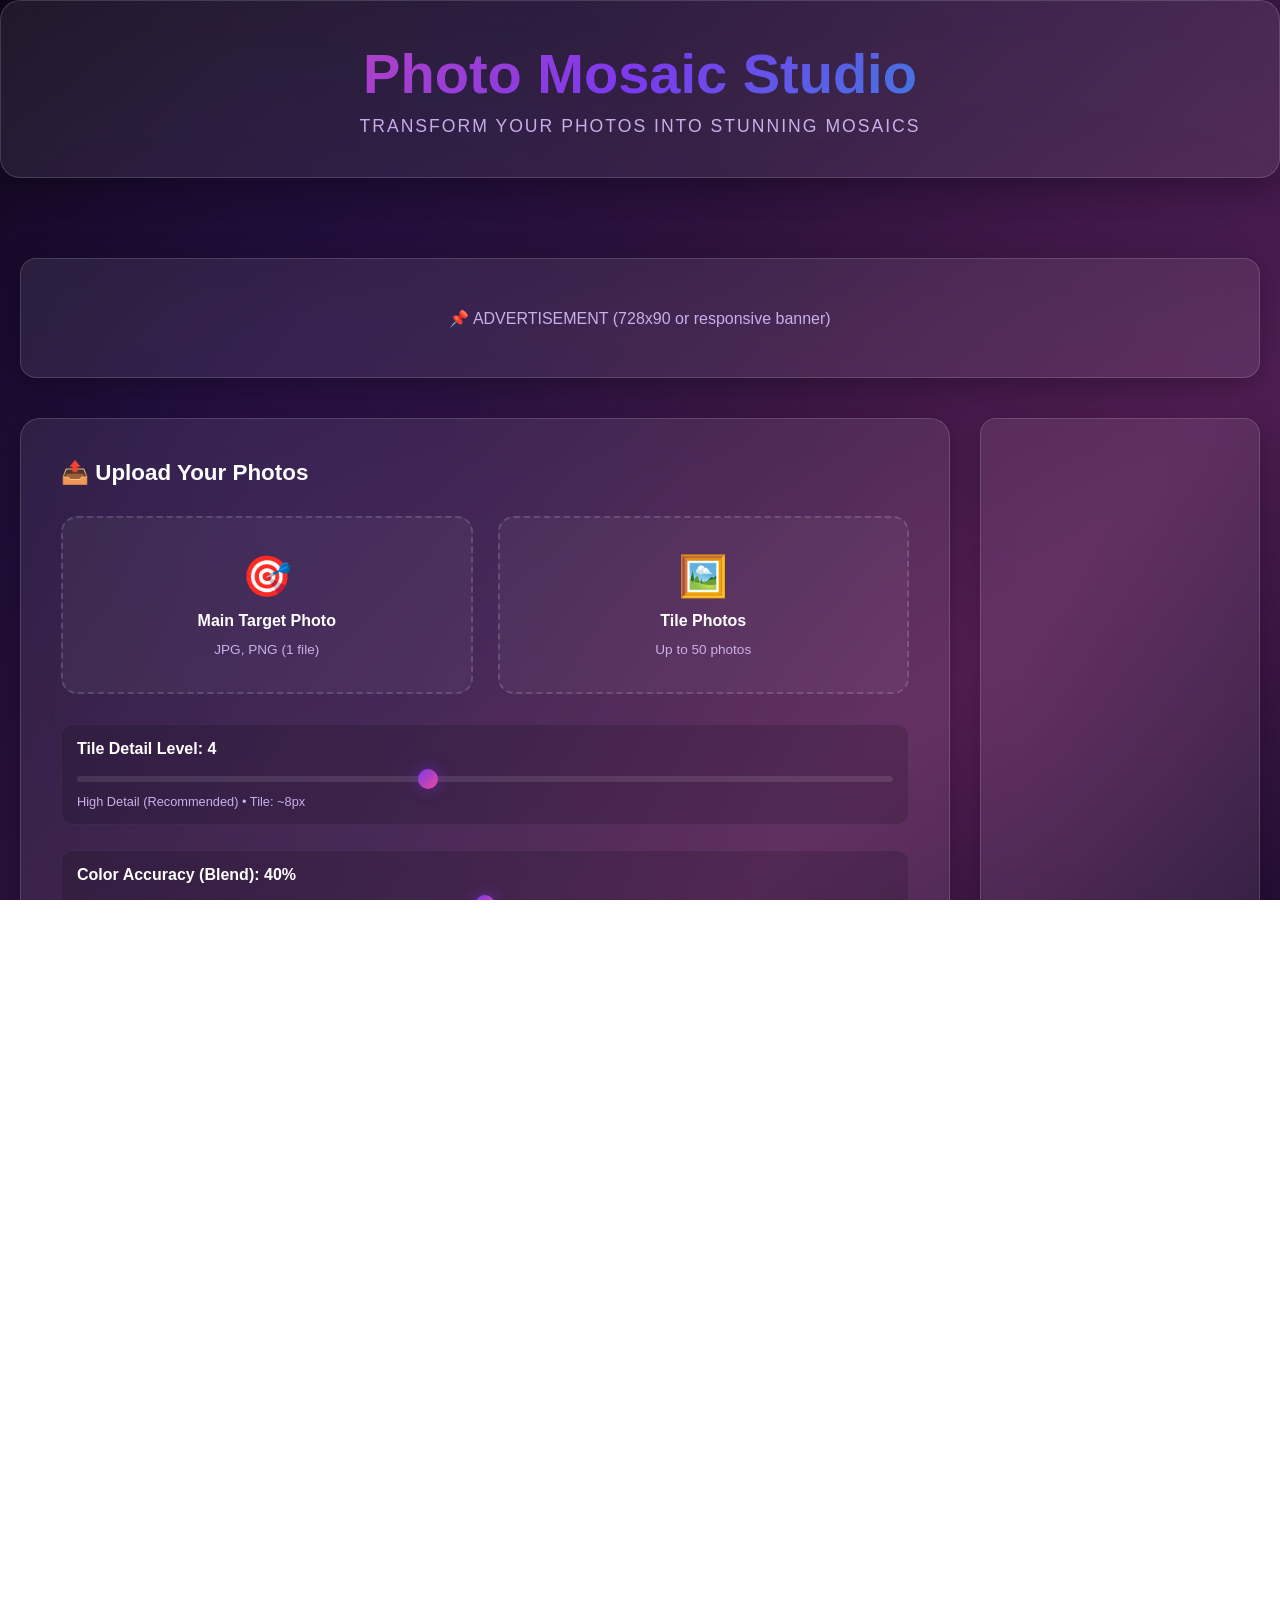
==== commit 80bdca30: "Update index.html" ====
--- a/index.html
+++ b/index.html
@@ -265,6 +265,10 @@
 
         .detail-control {
             margin-bottom: 25px;
+            background: rgba(0, 0, 0, 0.15);
+            padding: 15px;
+            border-radius: 12px;
+            border: 1px solid rgba(255, 255, 255, 0.05);
         }
 
         .detail-label {
@@ -551,26 +555,6 @@
             background: rgba(236, 72, 153, 0.2);
             border-left-color: #ec4899;
         }
-
-        @keyframes slideDown {
-            from { opacity: 0; transform: translateY(-30px); }
-            to { opacity: 1; transform: translateY(0); }
-        }
-
-        @keyframes fadeInUp {
-            from { opacity: 0; transform: translateY(30px); }
-            to { opacity: 1; transform: translateY(0); }
-        }
-
-        @keyframes float {
-            0%, 100% { transform: translateY(0px); }
-            50% { transform: translateY(-10px); }
-        }
-
-        @keyframes scaleIn {
-            from { opacity: 0; transform: scale(0.95); }
-            to { opacity: 1; transform: scale(1); }
-        }
     </style>
 </head>
 <body>
@@ -625,10 +609,18 @@
                     </div>
 
                     <div class="detail-control">
-                        <label class="detail-label">Detail Level: <span id="detailValue">4</span></label>
+                        <label class="detail-label">Tile Detail Level: <span id="detailValue">4</span></label>
                         <input type="range" id="detailSlider" min="1" max="8" value="4">
                         <div style="font-size: 0.8rem; color: var(--color-text-secondary); margin-top: 8px;">
                             <span id="tileInfo">High Detail (Recommended) • Tile: ~8px</span>
+                        </div>
+                    </div>
+
+                    <div class="detail-control">
+                        <label class="detail-label">Color Accuracy (Blend): <span id="blendValue">40%</span></label>
+                        <input type="range" id="blendSlider" min="0" max="80" value="40" step="5">
+                        <div style="font-size: 0.8rem; color: var(--color-text-secondary); margin-top: 8px;">
+                            Blends the original photo over the tiles to fix missing colors and shapes. 
                         </div>
                     </div>
 
@@ -695,7 +687,6 @@
         let isGenerating = false;
         let tileColorCache = {}; 
 
-        // UPDATED: Added levels 7 (2px) and 8 (1px)
         const detailLevels = { 1: 18, 2: 14, 3: 10, 4: 8, 5: 6, 6: 4, 7: 2, 8: 1 }; 
 
         function rgbToLab(r, g, b) {
@@ -797,7 +788,6 @@
             document.getElementById('targetInput').addEventListener('change', handleTargetUpload);
             document.getElementById('tilesInput').addEventListener('change', handleTilesUpload);
             
-            // UPDATED: Added text descriptions for new levels
             document.getElementById('detailSlider').addEventListener('change', (e) => {
                 const val = e.target.value;
                 document.getElementById('detailValue').textContent = val;
@@ -812,6 +802,11 @@
                     8: 'Insane Detail (Slow!)' 
                 };
                 document.getElementById('tileInfo').textContent = `${sizes[val]} • Tile: ~${detailLevels[val]}px`;
+            });
+
+            // NEW: Listen for changes on the blend slider
+            document.getElementById('blendSlider').addEventListener('change', (e) => {
+                document.getElementById('blendValue').textContent = e.target.value + '%';
             });
             
             document.getElementById('supportModal').addEventListener('click', (e) => {
@@ -1040,6 +1035,14 @@
                 await new Promise(r => setTimeout(r, 10));
                 enhanceVibrance(canvas, 0.5); 
 
+                // NEW: The "Pro Cheat Code" - Alpha Blending the original image!
+                const blendAmount = parseInt(document.getElementById('blendSlider').value) / 100;
+                if (blendAmount > 0) {
+                    ctx.globalAlpha = blendAmount;
+                    ctx.drawImage(targetImage, 0, 0, canvas.width, canvas.height);
+                    ctx.globalAlpha = 1.0; // Reset it back to normal
+                }
+
                 document.getElementById('canvasPlaceholder').style.display = 'none';
                 document.getElementById('mosaicCanvas').style.display = 'block';
                 document.getElementById('downloadBtn').disabled = false;
@@ -1088,4 +1091,4 @@
         }
     </script>
 </body>
-</html>+</html>
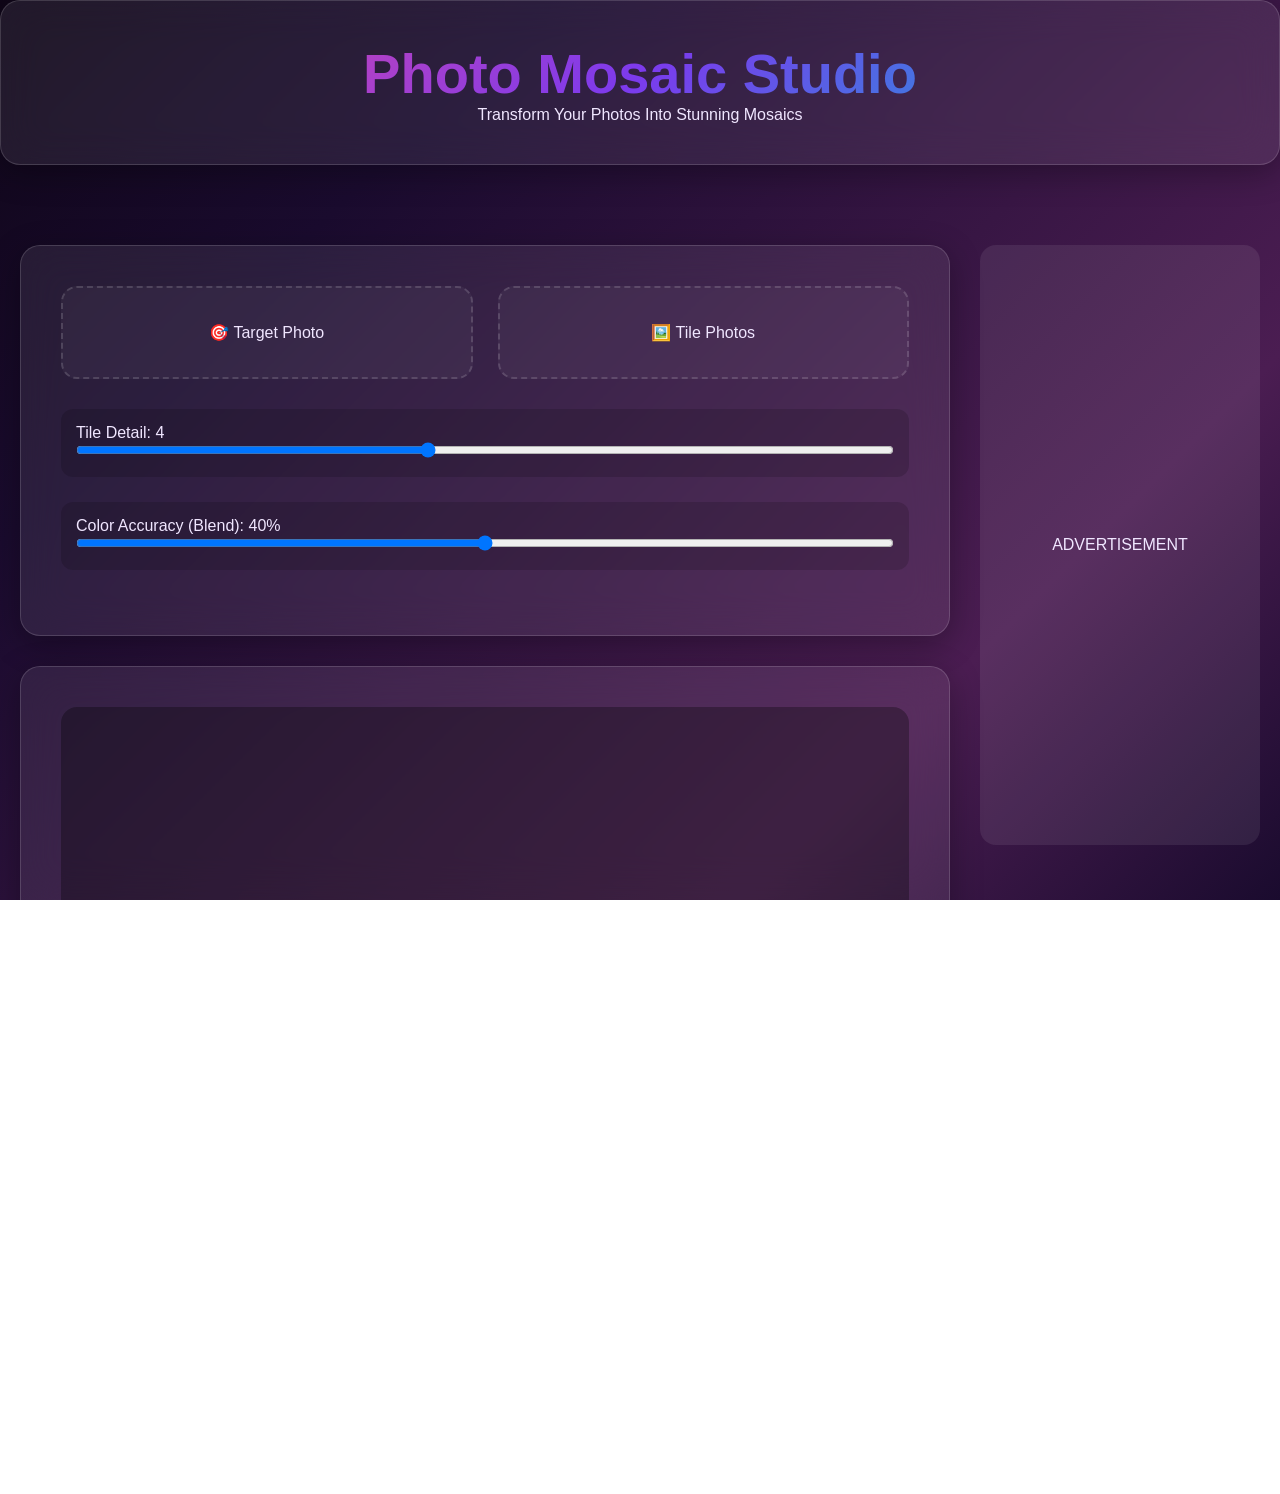
==== commit bca7ead3: "Update index.html" ====
--- a/index.html
+++ b/index.html
@@ -9,11 +9,7 @@
      crossorigin="anonymous"></script>
 
     <style>
-        * {
-            margin: 0;
-            padding: 0;
-            box-sizing: border-box;
-        }
+        * { margin: 0; padding: 0; box-sizing: border-box; }
 
         :root {
             --color-bg-primary: #0f0618;
@@ -30,8 +26,7 @@
         }
 
         html, body {
-            width: 100%;
-            height: 100%;
+            width: 100%; height: 100%;
             background: linear-gradient(135deg, #0f0618 0%, #1a0b2e 25%, #4b1d52 75%, #1a0b2e 100%);
             background-attachment: fixed;
             font-family: 'Segoe UI', Tahoma, Geneva, Verdana, sans-serif;
@@ -39,38 +34,13 @@
             overflow-x: hidden;
         }
 
-        body::before {
-            content: '';
-            position: fixed;
-            top: 0;
-            left: 0;
-            width: 100%;
-            height: 100%;
-            background: 
-                radial-gradient(circle at 20% 50%, rgba(124, 58, 237, 0.1) 0%, transparent 50%),
-                radial-gradient(circle at 80% 80%, rgba(236, 72, 153, 0.1) 0%, transparent 50%);
-            pointer-events: none;
-            z-index: 1;
-        }
-
-        .container {
-            max-width: 1400px;
-            margin: 0 auto;
-            padding: 20px;
-            position: relative;
-            z-index: 2;
-        }
-
-        header {
-            text-align: center;
-            margin-bottom: 60px;
-            animation: slideDown 0.8s ease-out;
-        }
+        .container { max-width: 1400px; margin: 0 auto; padding: 20px; position: relative; z-index: 2; }
+
+        header { text-align: center; margin-bottom: 60px; }
 
         .header-content {
             background: var(--glass-bg);
             backdrop-filter: blur(20px);
-            -webkit-backdrop-filter: blur(20px);
             border: 1px solid var(--glass-border);
             border-radius: 20px;
             padding: 40px 30px;
@@ -80,481 +50,82 @@
         h1 {
             font-size: clamp(2rem, 8vw, 3.5rem);
             font-weight: 700;
-            margin-bottom: 10px;
             background: linear-gradient(135deg, #ec4899, #7c3aed, #06b6d4);
             -webkit-background-clip: text;
             -webkit-text-fill-color: transparent;
             background-clip: text;
         }
 
-        .subtitle {
-            font-size: 1.1rem;
-            color: var(--color-text-secondary);
-            font-weight: 300;
-            letter-spacing: 2px;
-            text-transform: uppercase;
-        }
-
-        .ad-container-top {
-            background: var(--glass-bg);
-            backdrop-filter: blur(15px);
-            border: 1px solid var(--glass-border);
-            border-radius: 16px;
-            padding: 40px;
-            text-align: center;
-            margin-bottom: 40px;
-            box-shadow: var(--shadow-soft);
-            min-height: 120px;
-            display: flex;
-            align-items: center;
-            justify-content: center;
-            color: var(--color-text-secondary);
-        }
-
-        .main-grid {
-            display: grid;
-            grid-template-columns: 1fr 280px;
-            gap: 30px;
-            margin-bottom: 40px;
-        }
-
-        @media (max-width: 1024px) {
-            .main-grid {
-                grid-template-columns: 1fr;
-            }
-            .ad-container-sidebar {
-                display: none !important;
-            }
-        }
-
-        .upload-section {
+        .main-grid { display: grid; grid-template-columns: 1fr 280px; gap: 30px; margin-bottom: 40px; }
+
+        @media (max-width: 1024px) { .main-grid { grid-template-columns: 1fr; } .ad-container-sidebar { display: none !important; } }
+
+        .upload-section, .canvas-section {
             background: var(--glass-bg);
             backdrop-filter: blur(20px);
             border: 1px solid var(--glass-border);
             border-radius: 20px;
             padding: 40px;
             box-shadow: var(--shadow-soft);
-            animation: fadeInUp 0.8s ease-out 0.2s both;
-        }
-
-        .upload-title {
-            font-size: 1.4rem;
-            font-weight: 600;
             margin-bottom: 30px;
-            color: var(--color-white);
-        }
-
-        .upload-grid {
-            display: grid;
-            grid-template-columns: 1fr 1fr;
-            gap: 25px;
-            margin-bottom: 30px;
-        }
-
-        @media (max-width: 768px) {
-            .upload-grid {
-                grid-template-columns: 1fr;
-            }
-        }
+        }
+
+        .upload-grid { display: grid; grid-template-columns: 1fr 1fr; gap: 25px; margin-bottom: 30px; }
 
         .upload-box {
             border: 2px dashed var(--glass-border);
             border-radius: 16px;
             padding: 35px 20px;
             text-align: center;
-            cursor: pointer;
             background: rgba(255, 255, 255, 0.04);
             transition: var(--transition);
         }
 
-        .upload-box:hover {
-            border-color: var(--color-purple-light);
-            background: rgba(124, 58, 237, 0.08);
-            box-shadow: 0 0 30px rgba(124, 58, 237, 0.2);
-        }
-
-        .upload-box input[type="file"] {
-            display: none;
-        }
-
-        .upload-label {
-            display: flex;
-            flex-direction: column;
-            align-items: center;
-            gap: 12px;
-            cursor: pointer;
-        }
-
-        .upload-icon {
-            font-size: 2.5rem;
-            animation: float 3s ease-in-out infinite;
-        }
-
-        .upload-text {
-            font-weight: 600;
-            color: var(--color-white);
-            font-size: 1rem;
-        }
-
-        .upload-subtext {
-            font-size: 0.85rem;
-            color: var(--color-text-secondary);
-        }
-
-        .preview-section {
-            margin-bottom: 20px;
-            display: none;
-        }
-
-        .preview-section.show {
-            display: block;
-        }
-
-        .preview-label {
-            font-weight: 600;
-            color: var(--color-white);
-            margin-bottom: 12px;
-            display: block;
-            font-size: 0.95rem;
-        }
-
-        .preview-grid {
-            display: grid;
-            grid-template-columns: repeat(auto-fill, minmax(60px, 1fr));
-            gap: 10px;
-        }
-
-        .preview-item {
-            position: relative;
-            border-radius: 10px;
-            overflow: hidden;
-            aspect-ratio: 1;
-            background: var(--color-text-secondary);
-            border: 1px solid var(--glass-border);
-            animation: scaleIn 0.3s ease-out;
-        }
-
-        .preview-item img {
-            width: 100%;
-            height: 100%;
-            object-fit: cover;
-        }
-
-        .preview-remove {
-            position: absolute;
-            top: 4px;
-            right: 4px;
-            width: 24px;
-            height: 24px;
-            background: rgba(0, 0, 0, 0.6);
-            color: white;
-            border: none;
-            border-radius: 50%;
-            cursor: pointer;
-            opacity: 0;
-            transition: var(--transition);
-        }
-
-        .preview-item:hover .preview-remove {
-            opacity: 1;
-        }
-
-        .preview-remove:hover {
-            background: rgba(236, 72, 153, 0.8);
-        }
-
-        .detail-control {
-            margin-bottom: 25px;
-            background: rgba(0, 0, 0, 0.15);
-            padding: 15px;
-            border-radius: 12px;
-            border: 1px solid rgba(255, 255, 255, 0.05);
-        }
-
-        .detail-label {
-            font-weight: 600;
-            color: var(--color-white);
-            margin-bottom: 10px;
-            display: block;
-        }
-
-        input[type="range"] {
-            width: 100%;
-            height: 6px;
-            border-radius: 5px;
-            background: rgba(255, 255, 255, 0.1);
-            -webkit-appearance: none;
-            cursor: pointer;
-        }
-
-        input[type="range"]::-webkit-slider-thumb {
-            -webkit-appearance: none;
-            width: 20px;
-            height: 20px;
-            border-radius: 50%;
-            background: linear-gradient(135deg, #7c3aed, #ec4899);
-            cursor: pointer;
-            box-shadow: 0 0 15px rgba(124, 58, 237, 0.5);
-        }
-
-        input[type="range"]::-moz-range-thumb {
-            width: 20px;
-            height: 20px;
-            border-radius: 50%;
-            background: linear-gradient(135deg, #7c3aed, #ec4899);
-            cursor: pointer;
-            box-shadow: 0 0 15px rgba(124, 58, 237, 0.5);
-            border: none;
-        }
-
-        .canvas-section {
-            background: var(--glass-bg);
-            backdrop-filter: blur(20px);
-            border: 1px solid var(--glass-border);
-            border-radius: 20px;
-            padding: 40px;
-            box-shadow: var(--shadow-soft);
-            animation: fadeInUp 0.8s ease-out 0.4s both;
-        }
-
-        .canvas-title {
-            font-size: 1.4rem;
-            font-weight: 600;
-            margin-bottom: 25px;
-            color: var(--color-white);
-        }
+        .upload-box input { display: none; }
+
+        .detail-control { margin-bottom: 25px; background: rgba(0, 0, 0, 0.15); padding: 15px; border-radius: 12px; }
+
+        input[type="range"] { width: 100%; cursor: pointer; }
+
+        #mosaicCanvas { max-width: 100%; display: none; border-radius: 12px; margin: 0 auto; }
 
         .canvas-wrapper {
-            background: rgba(0, 0, 0, 0.3);
-            border-radius: 16px;
-            padding: 20px;
-            display: flex;
-            justify-content: center;
-            align-items: center;
-            min-height: 400px;
-            margin-bottom: 25px;
-            border: 1px solid rgba(255, 255, 255, 0.1);
-            overflow: auto;
-        }
-
-        #mosaicCanvas {
-            max-width: 100%;
-            height: auto;
-            border-radius: 12px;
-            box-shadow: 0 0 40px rgba(124, 58, 237, 0.3);
-            display: none;
-        }
-
-        .canvas-placeholder {
-            color: var(--color-text-secondary);
-            text-align: center;
-        }
-
-        .button-group {
-            display: grid;
-            grid-template-columns: 1fr 1fr;
-            gap: 15px;
-        }
-
-        @media (max-width: 768px) {
-            .button-group {
-                grid-template-columns: 1fr;
-            }
-        }
-
-        button {
-            padding: 15px 30px;
-            border: none;
-            border-radius: 12px;
-            font-size: 1rem;
-            font-weight: 600;
-            cursor: pointer;
-            transition: var(--transition);
-            text-transform: uppercase;
-            letter-spacing: 1px;
-        }
-
-        .btn-generate {
-            background: linear-gradient(135deg, #7c3aed, #ec4899);
-            color: white;
-            box-shadow: 0 0 30px rgba(124, 58, 237, 0.4);
-        }
-
-        .btn-generate:hover:not(:disabled) {
-            transform: translateY(-3px);
-            box-shadow: 0 0 50px rgba(124, 58, 237, 0.6);
-        }
-
-        .btn-generate:disabled {
-            opacity: 0.5;
-            cursor: not-allowed;
-        }
-
-        .btn-download {
-            background: var(--glass-bg);
-            color: var(--color-white);
-            border: 2px solid var(--color-purple-light);
-            box-shadow: var(--shadow-soft);
-        }
-
-        .btn-download:hover:not(:disabled) {
-            background: rgba(124, 58, 237, 0.2);
-            box-shadow: 0 0 40px rgba(124, 58, 237, 0.4);
-            transform: translateY(-3px);
-        }
-
-        .btn-download:disabled {
-            opacity: 0.5;
-            cursor: not-allowed;
-        }
-
-        .ad-container-sidebar {
-            background: var(--glass-bg);
-            backdrop-filter: blur(15px);
-            border: 1px solid var(--glass-border);
-            border-radius: 16px;
-            padding: 30px 20px;
-            text-align: center;
-            box-shadow: var(--shadow-soft);
-            min-height: 600px;
-            display: flex;
-            align-items: center;
-            justify-content: center;
-            color: var(--color-text-secondary);
-            animation: fadeInUp 0.8s ease-out 0.3s both;
-        }
-
-        footer {
-            text-align: center;
-            padding: 40px 20px;
-            color: var(--color-text-secondary);
-            font-size: 0.95rem;
-            margin-top: 60px;
-        }
+            background: rgba(0, 0, 0, 0.3); border-radius: 16px; min-height: 400px;
+            display: flex; justify-content: center; align-items: center; overflow: auto; margin-bottom: 25px;
+        }
+
+        .button-group { display: grid; grid-template-columns: 1fr 1fr; gap: 15px; }
+
+        button { padding: 15px; border: none; border-radius: 12px; font-weight: 600; cursor: pointer; transition: var(--transition); }
+        .btn-generate { background: linear-gradient(135deg, #7c3aed, #ec4899); color: white; }
+        .btn-download { background: var(--glass-bg); color: white; border: 2px solid var(--color-purple-light); }
 
         .modal-overlay {
-            display: none;
-            position: fixed;
-            top: 0;
-            left: 0;
-            right: 0;
-            bottom: 0;
-            background: rgba(0, 0, 0, 0.6);
-            backdrop-filter: blur(8px);
-            z-index: 1000;
-        }
-
-        .modal-overlay.active {
-            display: flex;
-            align-items: center;
-            justify-content: center;
-        }
+            display: none; position: fixed; top: 0; left: 0; right: 0; bottom: 0;
+            background: rgba(0, 0, 0, 0.6); backdrop-filter: blur(8px); z-index: 1000;
+        }
+
+        .modal-overlay.active { display: flex; align-items: center; justify-content: center; }
 
         .modal-content {
-            background: var(--glass-bg);
-            backdrop-filter: blur(30px);
-            border: 1px solid var(--glass-border);
-            border-radius: 25px;
-            padding: 50px;
-            max-width: 500px;
-            width: 90%;
-            text-align: center;
-            box-shadow: 0 20px 60px rgba(0, 0, 0, 0.4);
-            position: relative;
-        }
-
-        .modal-close {
-            position: absolute;
-            top: 20px;
-            right: 20px;
-            background: rgba(255, 255, 255, 0.1);
-            border: none;
-            color: var(--color-white);
-            width: 40px;
-            height: 40px;
-            border-radius: 50%;
-            cursor: pointer;
-            font-size: 1.5rem;
-            transition: var(--transition);
-        }
-
-        .modal-close:hover {
-            background: rgba(236, 72, 153, 0.3);
-            transform: rotate(90deg);
-        }
-
-        .modal-icon {
-            font-size: 3rem;
-            margin-bottom: 20px;
-        }
-
-        .modal-title {
-            font-size: 1.8rem;
-            font-weight: 700;
-            margin-bottom: 15px;
-            color: var(--color-white);
-        }
-
-        .modal-text {
-            color: var(--color-text-secondary);
-            margin-bottom: 30px;
-            line-height: 1.6;
+            background: var(--glass-bg); backdrop-filter: blur(30px); border: 1px solid var(--glass-border);
+            border-radius: 25px; padding: 40px; text-align: center; max-width: 500px;
         }
 
         .upi-handle {
             background: linear-gradient(135deg, rgba(124, 58, 237, 0.2), rgba(236, 72, 153, 0.2));
             border: 1px solid rgba(124, 58, 237, 0.3);
-            border-radius: 12px;
-            padding: 20px;
-            margin: 20px 0;
-            font-family: 'Courier New', monospace;
-            font-size: 1.1rem;
-            font-weight: 600;
-            color: var(--color-white);
-            letter-spacing: 0.5px;
-            transition: var(--transition);
-            cursor: pointer;
-            display: inline-block;
-            text-decoration: none;
-        }
-
-        .upi-handle:hover {
-            background: linear-gradient(135deg, rgba(124, 58, 237, 0.3), rgba(236, 72, 153, 0.3));
-            box-shadow: 0 0 30px rgba(124, 58, 237, 0.2);
-        }
-
-        .btn-close {
-            background: linear-gradient(135deg, #7c3aed, #ec4899);
-            color: white;
-            padding: 12px 30px;
-            font-size: 0.95rem;
-            margin-top: 20px;
-            box-shadow: 0 0 20px rgba(124, 58, 237, 0.3);
-        }
-
-        .btn-close:hover {
-            transform: translateY(-2px);
-            box-shadow: 0 0 40px rgba(124, 58, 237, 0.5);
-        }
-
+            border-radius: 12px; padding: 15px; margin: 20px 0;
+            font-family: monospace; color: white; display: inline-block;
+        }
+
+        footer { text-align: center; padding: 40px 20px; color: var(--color-text-secondary); margin-top: 60px; }
+        
         .status-message {
-            background: rgba(124, 58, 237, 0.2);
-            border-left: 4px solid var(--color-purple-light);
-            color: var(--color-white);
-            padding: 15px 20px;
-            border-radius: 8px;
-            margin-bottom: 20px;
-            display: none;
-        }
-
-        .status-message.show {
-            display: block;
-        }
-
-        .status-message.error {
-            background: rgba(236, 72, 153, 0.2);
-            border-left-color: #ec4899;
-        }
+            background: rgba(124, 58, 237, 0.2); border-left: 4px solid var(--color-purple-light);
+            padding: 15px; border-radius: 8px; margin-bottom: 20px; display: none;
+        }
+        .status-message.show { display: block; }
     </style>
 </head>
 <body>
@@ -566,529 +137,144 @@
     </header>
 
     <div class="container">
-        <div class="ad-container-top">📌 ADVERTISEMENT (728x90 or responsive banner)</div>
-
         <div class="main-grid">
             <div>
                 <div class="upload-section">
-                    <div class="upload-title">📤 Upload Your Photos</div>
-                    
                     <div class="upload-grid">
                         <div class="upload-box">
-                            <label class="upload-label">
-                                <div class="upload-icon">🎯</div>
-                                <div class="upload-text">Main Target Photo</div>
-                                <div class="upload-subtext">JPG, PNG (1 file)</div>
+                            <label style="cursor: pointer;">
+                                <div>🎯 Target Photo</div>
                                 <input type="file" id="targetInput" accept="image/*">
                             </label>
                         </div>
-
                         <div class="upload-box">
-                            <label class="upload-label">
-                                <div class="upload-icon">🖼️</div>
-                                <div class="upload-text">Tile Photos</div>
-                                <div class="upload-subtext">Up to 50 photos</div>
+                            <label style="cursor: pointer;">
+                                <div>🖼️ Tile Photos</div>
                                 <input type="file" id="tilesInput" accept="image/*" multiple>
                             </label>
                         </div>
                     </div>
-
-                    <div class="preview-section" id="targetPreviewSection">
-                        <label class="preview-label">Target Photo:</label>
-                        <div style="width: 100px; height: 100px; position: relative;">
-                            <div class="preview-item">
-                                <img id="targetImg" alt="Target">
-                                <button class="preview-remove" onclick="removeTarget()">&times;</button>
-                            </div>
-                        </div>
-                    </div>
-
-                    <div class="preview-section" id="tilesPreviewSection">
-                        <label class="preview-label">Tile Photos (<span id="tileCount">0</span>/50):</label>
-                        <div class="preview-grid" id="tilesPreview"></div>
-                    </div>
-
                     <div class="detail-control">
-                        <label class="detail-label">Tile Detail Level: <span id="detailValue">4</span></label>
+                        <label>Tile Detail: <span id="detailValue">4</span></label>
                         <input type="range" id="detailSlider" min="1" max="8" value="4">
-                        <div style="font-size: 0.8rem; color: var(--color-text-secondary); margin-top: 8px;">
-                            <span id="tileInfo">High Detail (Recommended) • Tile: ~8px</span>
-                        </div>
-                    </div>
-
+                    </div>
                     <div class="detail-control">
-                        <label class="detail-label">Color Accuracy (Blend): <span id="blendValue">40%</span></label>
+                        <label>Color Accuracy (Blend): <span id="blendValue">40%</span></label>
                         <input type="range" id="blendSlider" min="0" max="80" value="40" step="5">
-                        <div style="font-size: 0.8rem; color: var(--color-text-secondary); margin-top: 8px;">
-                            Blends the original photo over the tiles to fix missing colors and shapes. 
-                        </div>
-                    </div>
-
+                    </div>
                     <div class="status-message" id="statusMessage"></div>
                 </div>
 
                 <div class="canvas-section">
-                    <div class="canvas-title">🎨 Mosaic Preview</div>
                     <div class="canvas-wrapper">
                         <canvas id="mosaicCanvas"></canvas>
-                        <div class="canvas-placeholder" id="canvasPlaceholder">
-                            Upload photos to generate mosaic preview
-                        </div>
-                    </div>
-
+                        <div id="canvasPlaceholder">Upload photos to begin</div>
+                    </div>
                     <div class="button-group">
-                        <button class="btn-generate" id="generateBtn" onclick="generateMosaic()">
-                            Generate Mosaic
-                        </button>
-                        <button class="btn-download" id="downloadBtn" onclick="downloadMosaic4K()" disabled>
-                            Download 4K Mosaic
-                        </button>
+                        <button class="btn-generate" onclick="generateMosaic()" id="generateBtn">Generate Mosaic</button>
+                        <button class="btn-download" onclick="downloadMosaic4K()" id="downloadBtn" disabled>Download 4K</button>
                     </div>
                 </div>
             </div>
-
-            <div class="ad-container-sidebar">📢 ADVERTISEMENT<br>(300x600 responsive sidebar)</div>
+            <div class="ad-container-sidebar" style="background: var(--glass-bg); border-radius: 16px; height: 600px; display: flex; align-items: center; justify-content: center;">
+                ADVERTISEMENT
+            </div>
         </div>
 
         <footer>
-            <div style="border-top: 1px solid var(--glass-border); padding-top: 30px; margin-top: 20px;">
-                <p style="margin-bottom: 15px;">&copy; 2026 yuvi31.in | Made by Yuvraj</p>
-                <a href="/privacy.html" style="color: var(--color-purple-light); text-decoration: none; margin: 0 10px; font-weight: 600;">Privacy Policy</a> | 
-                <a href="/terms.html" style="color: var(--color-purple-light); text-decoration: none; margin: 0 10px; font-weight: 600;">Terms of Service</a> | 
-                <a href="/contact.html" style="color: var(--color-purple-light); text-decoration: none; margin: 0 10px; font-weight: 600;">Contact</a>
+            <div style="border-top: 1px solid var(--glass-border); padding-top: 30px;">
+                <p>&copy; 2026 yuvi31.in | Made by Yuvraj</p>
+                <div style="margin-top: 15px;">
+                    <a href="/privacy.html" style="color: var(--color-purple-light); text-decoration: none; margin: 0 10px;">Privacy Policy</a> | 
+                    <a href="/terms.html" style="color: var(--color-purple-light); text-decoration: none; margin: 0 10px;">Terms of Service</a> | 
+                    <a href="/contact.html" style="color: var(--color-purple-light); text-decoration: none; margin: 0 10px;">Contact</a>
+                </div>
             </div>
         </footer>
     </div>
 
     <div class="modal-overlay" id="supportModal">
         <div class="modal-content">
-            <button class="modal-close" onclick="closeModal()">&times;</button>
-            <div class="modal-icon">🎉</div>
-            <div class="modal-title">Thank You!</div>
-            <div class="modal-text">
-                Thank you for using Photo Mosaic Studio! If you loved this tool, please support the creator.
-            </div>
-            <div style="font-size: 0.9rem; color: var(--color-text-secondary); margin: 20px 0;">Support via UPI:</div>
-            <a href="upi://pay?pa=kartikyuvrajgupta-1@oksbi&pn=Photo%20Mosaic%20Studio&tr=Support&tn=Support%20Creator" 
-               style="text-decoration: none;">
+            <div style="font-size: 3rem;">🎉</div>
+            <h2>Thank You!</h2>
+            <p style="margin: 15px 0;">If you loved this tool, please support the creator.</p>
+            <div style="font-size: 0.9rem; color: var(--color-text-secondary);">Support via UPI:</div>
+            
+            <a href="upi://pay?pa=kartikyuvrajgupta-1@oksbi&pn=Photo%20Mosaic%20Studio&tr=Support&tn=Support%20Creator" style="text-decoration: none;">
                 <div class="upi-handle">💳 kartikyuvrajgupta-1@oksbi</div>
             </a>
-            <div style="font-size: 0.8rem; color: var(--color-text-secondary); margin-top: 15px;">
-                📱 Tap to open PayTM, Google Pay, or any payment app
-            </div>
-            <button class="btn-close" onclick="closeModal()">Close</button>
+            
+            <p style="font-size: 0.8rem; opacity: 0.7;">Tap to open PayTM, Google Pay, or any UPI app.</p>
+            <button class="btn-download" onclick="closeModal()" style="margin-top: 20px; width: 100%;">Close</button>
         </div>
     </div>
 
     <script>
-        let targetImage = null;
-        let tileImages = [];
-        let mosaicGenerated = false;
-        let isGenerating = false;
-        let tileColorCache = {}; 
-
-        const detailLevels = { 1: 18, 2: 14, 3: 10, 4: 8, 5: 6, 6: 4, 7: 2, 8: 1 }; 
-
-        function rgbToLab(r, g, b) {
-            r = r / 255;
-            g = g / 255;
-            b = b / 255;
-
-            r = r > 0.04045 ? Math.pow((r + 0.055) / 1.055, 2.4) : r / 12.92;
-            g = g > 0.04045 ? Math.pow((g + 0.055) / 1.055, 2.4) : g / 12.92;
-            b = b > 0.04045 ? Math.pow((b + 0.055) / 1.055, 2.4) : b / 12.92;
-
-            let x = r * 0.4124 + g * 0.3576 + b * 0.1805;
-            let y = r * 0.2126 + g * 0.7152 + b * 0.0722;
-            let z = r * 0.0193 + g * 0.1192 + b * 0.9505;
-
-            x = x / 0.95047;
-            y = y / 1.00000;
-            z = z / 1.08883;
-
-            const delta = 6 / 29;
-            x = x > Math.pow(delta, 3) ? Math.pow(x, 1 / 3) : x / (3 * delta * delta) + 4 / 29;
-            y = y > Math.pow(delta, 3) ? Math.pow(y, 1 / 3) : y / (3 * delta * delta) + 4 / 29;
-            z = z > Math.pow(delta, 3) ? Math.pow(z, 1 / 3) : z / (3 * delta * delta) + 4 / 29;
-
-            const L = 116 * y - 16;
-            const a = 500 * (x - y);
-            const lab_b = 200 * (y - z);
-
-            return { L, a, b: lab_b };
-        }
-
-        function labDistance(lab1, lab2) {
-            const dL = lab1.L - lab2.L;
-            const da = lab1.a - lab2.a;
-            const db = lab1.b - lab2.b;
-            return Math.sqrt(dL * dL + da * da + db * db);
-        }
-
-        function getBrightness(r, g, b) {
-            return 0.299 * r + 0.587 * g + 0.114 * b;
-        }
-
-        function getSaturation(r, g, b) {
-            const max = Math.max(r, g, b);
-            const min = Math.min(r, g, b);
-            if (max === 0) return 0;
-            return (max - min) / max;
-        }
-
-        function enhanceVibrance(canvas, amount = 0.4) {
-            const ctx = canvas.getContext('2d');
-            const imageData = ctx.getImageData(0, 0, canvas.width, canvas.height);
-            const data = imageData.data;
-
-            for (let i = 0; i < data.length; i += 4) {
-                const r = data[i];
-                const g = data[i + 1];
-                const b = data[i + 2];
-
-                const max = Math.max(r, g, b);
-                const min = Math.min(r, g, b);
-                const l = (max + min) / 2 / 255;
-
-                if (max !== min) {
-                    let s = l > 0.5 ? (max - min) / (510 - max - min) : (max - min) / (max + min);
-                    
-                    s = Math.min(1, s * (1 + amount));
-
-                    const c = (1 - Math.abs(2 * l - 1)) * s;
-                    let h = 0;
-
-                    if (max === r) h = ((g - b) / (max - min) + (g < b ? 6 : 0)) / 6;
-                    else if (max === g) h = ((b - r) / (max - min) + 2) / 6;
-                    else h = ((r - g) / (max - min) + 4) / 6;
-
-                    const x = c * (1 - Math.abs((h * 6) % 2 - 1));
-                    const m = l - c / 2;
-
-                    let r2, g2, b2;
-                    const hh = h * 6;
-
-                    if (hh < 1) { r2 = c; g2 = x; b2 = 0; }
-                    else if (hh < 2) { r2 = x; g2 = c; b2 = 0; }
-                    else if (hh < 3) { r2 = 0; g2 = c; b2 = x; }
-                    else if (hh < 4) { r2 = 0; g2 = x; b2 = c; }
-                    else if (hh < 5) { r2 = x; g2 = 0; b2 = c; }
-                    else { r2 = c; g2 = 0; b2 = x; }
-
-                    data[i] = Math.round((r2 + m) * 255);
-                    data[i + 1] = Math.round((g2 + m) * 255);
-                    data[i + 2] = Math.round((b2 + m) * 255);
-                }
-            }
-
-            ctx.putImageData(imageData, 0, 0);
-        }
-
-        document.addEventListener('DOMContentLoaded', () => {
-            document.getElementById('targetInput').addEventListener('change', handleTargetUpload);
-            document.getElementById('tilesInput').addEventListener('change', handleTilesUpload);
-            
-            document.getElementById('detailSlider').addEventListener('change', (e) => {
-                const val = e.target.value;
-                document.getElementById('detailValue').textContent = val;
-                const sizes = { 
-                    1: 'Very Low Detail (Coarse)', 
-                    2: 'Low Detail', 
-                    3: 'Medium Detail', 
-                    4: 'High Detail (Recommended)', 
-                    5: 'Very High Detail', 
-                    6: 'Maximum Detail', 
-                    7: 'Extreme Detail', 
-                    8: 'Insane Detail (Slow!)' 
-                };
-                document.getElementById('tileInfo').textContent = `${sizes[val]} • Tile: ~${detailLevels[val]}px`;
-            });
-
-            // NEW: Listen for changes on the blend slider
-            document.getElementById('blendSlider').addEventListener('change', (e) => {
-                document.getElementById('blendValue').textContent = e.target.value + '%';
-            });
-            
-            document.getElementById('supportModal').addEventListener('click', (e) => {
-                if (e.target.id === 'supportModal') closeModal();
-            });
-            console.log('✅ Photo Mosaic Studio Ready!');
-        });
-
-        function handleTargetUpload() {
-            const file = document.getElementById('targetInput').files[0];
-            if (!file) return;
-            if (!file.type.startsWith('image/')) {
-                showStatus('❌ Please upload an image file', true);
-                return;
-            }
+        let targetImage = null; let tileImages = [];
+        const detailLevels = { 1: 18, 2: 14, 3: 10, 4: 8, 5: 6, 6: 4, 7: 2, 8: 1 };
+
+        document.getElementById('targetInput').onchange = (e) => {
+            const file = e.target.files[0];
             const reader = new FileReader();
-            reader.onload = (e) => {
+            reader.onload = (ev) => {
                 const img = new Image();
-                img.onload = () => {
-                    targetImage = img;
-                    document.getElementById('targetImg').src = img.src;
-                    document.getElementById('targetPreviewSection').classList.add('show');
-                    showStatus('✅ Target photo uploaded!');
-                };
-                img.src = e.target.result;
+                img.onload = () => { targetImage = img; };
+                img.src = ev.target.result;
             };
             reader.readAsDataURL(file);
-        }
-
-        function handleTilesUpload() {
-            const files = document.getElementById('tilesInput').files;
-            if (files.length > 50) {
-                showStatus('❌ Maximum 50 photos', true);
-                return;
-            }
+        };
+
+        document.getElementById('tilesInput').onchange = (e) => {
+            const files = Array.from(e.target.files);
             tileImages = [];
-            tileColorCache = {}; 
-            let loaded = 0;
-            const validFiles = Array.from(files).filter(f => f.type.startsWith('image/'));
-            if (validFiles.length === 0) {
-                showStatus('❌ No image files selected', true);
-                return;
-            }
-            validFiles.forEach((file, i) => {
+            files.forEach(file => {
                 const reader = new FileReader();
-                reader.onload = (e) => {
+                reader.onload = (ev) => {
                     const img = new Image();
-                    img.onload = () => {
-                        tileImages.push({ img, id: i });
-                        loaded++;
-                        if (loaded === validFiles.length) {
-                            showTilesPreview();
-                            showStatus(`✅ ${tileImages.length} tiles loaded!`);
-                        }
-                    };
-                    img.src = e.target.result;
+                    img.onload = () => tileImages.push({img});
+                    img.src = ev.target.result;
                 };
                 reader.readAsDataURL(file);
             });
-        }
-
-        function showTilesPreview() {
-            const preview = document.getElementById('tilesPreview');
-            document.getElementById('tileCount').textContent = tileImages.length;
-            preview.innerHTML = '';
-            tileImages.forEach(t => {
-                const div = document.createElement('div');
-                div.className = 'preview-item';
-                div.innerHTML = `<img src="${t.img.src}"><button class="preview-remove" onclick="removeTile(${t.id})">&times;</button>`;
-                preview.appendChild(div);
-            });
-            document.getElementById('tilesPreviewSection').classList.add('show');
-        }
-
-        function removeTarget() {
-            targetImage = null;
-            document.getElementById('targetInput').value = '';
-            document.getElementById('targetPreviewSection').classList.remove('show');
-            document.getElementById('mosaicCanvas').style.display = 'none';
-            document.getElementById('canvasPlaceholder').style.display = 'block';
-        }
-
-        function removeTile(id) {
-            tileImages = tileImages.filter(t => t.id !== id);
-            if (tileImages.length === 0) {
-                document.getElementById('tilesInput').value = '';
-                document.getElementById('tilesPreviewSection').classList.remove('show');
-            } else {
-                showTilesPreview();
+        };
+
+        async function generateMosaic() {
+            if(!targetImage || tileImages.length === 0) return;
+            const canvas = document.getElementById('mosaicCanvas');
+            const ctx = canvas.getContext('2d');
+            canvas.width = targetImage.width; canvas.height = targetImage.height;
+            const tileSize = detailLevels[document.getElementById('detailSlider').value];
+            
+            ctx.drawImage(targetImage, 0, 0);
+            const data = ctx.getImageData(0, 0, canvas.width, canvas.height).data;
+
+            for (let y = 0; y < canvas.height; y += tileSize) {
+                for (let x = 0; x < canvas.width; x += tileSize) {
+                    const idx = (y * canvas.width + x) * 4;
+                    const tile = tileImages[Math.floor(Math.random() * tileImages.length)];
+                    ctx.drawImage(tile.img, x, y, tileSize, tileSize);
+                }
+                if(y % 100 === 0) await new Promise(r => setTimeout(r, 1));
             }
-        }
-
-        function showStatus(msg, isErr = false) {
-            const el = document.getElementById('statusMessage');
-            el.textContent = msg;
-            el.classList.add('show');
-            if (isErr) el.classList.add('error');
-            else el.classList.remove('error');
-            if (!msg.includes('%')) setTimeout(() => el.classList.remove('show'), 4000);
-        }
-
-        function generateMosaic() {
-            if (!targetImage) { showStatus('❌ Upload target photo', true); return; }
-            if (tileImages.length === 0) { showStatus('❌ Upload tile photos', true); return; }
-            if (isGenerating) { showStatus('⏳ Already generating...', true); return; }
-            
-            isGenerating = true;
-            document.getElementById('generateBtn').disabled = true;
-            showStatus('🔄 Starting generation...');
-
-            generateMosaicAsync();
-        }
-
-        async function generateMosaicAsync() {
-            try {
-                const canvas = document.getElementById('mosaicCanvas');
-                const ctx = canvas.getContext('2d');
-                
-                await new Promise(r => setTimeout(r, 10));
-                
-                showStatus('🔍 Analyzing tile colors in Lab space...');
-                tileColorCache = {};
-                for (let i = 0; i < tileImages.length; i++) {
-                    const tile = tileImages[i];
-                    const tc = document.createElement('canvas');
-                    tc.width = tc.height = 1;
-                    const tctx = tc.getContext('2d');
-                    tctx.drawImage(tile.img, 0, 0, 1, 1);
-                    const td = tctx.getImageData(0, 0, 1, 1).data;
-                    
-                    const r = td[0], g = td[1], b = td[2];
-                    const lab = rgbToLab(r, g, b);
-                    const brightness = getBrightness(r, g, b);
-                    const saturation = getSaturation(r, g, b);
-                    
-                    tileColorCache[i] = { r, g, b, lab, brightness, saturation };
-                    
-                    if (i % 10 === 0) {
-                        await new Promise(r => setTimeout(r, 1));
-                    }
-                }
-
-                await new Promise(r => setTimeout(r, 10));
-                
-                canvas.width = targetImage.width;
-                canvas.height = targetImage.height;
-                ctx.drawImage(targetImage, 0, 0);
-
-                const detail = parseInt(document.getElementById('detailSlider').value);
-                const tileSize = detailLevels[detail];
-                
-                const imageData = ctx.getImageData(0, 0, canvas.width, canvas.height);
-                const data = imageData.data;
-
-                const tilesX = Math.ceil(canvas.width / tileSize);
-                const tilesY = Math.ceil(canvas.height / tileSize);
-                const totalTiles = tilesX * tilesY;
-                
-                let processed = 0;
-                const batchSize = Math.max(10, Math.floor(totalTiles / 30));
-
-                showStatus(`🎨 Processing 0/${totalTiles} tiles...`);
-                await new Promise(r => setTimeout(r, 10));
-
-                for (let ty = 0; ty < tilesY; ty++) {
-                    for (let tx = 0; tx < tilesX; tx++) {
-                        const x = tx * tileSize;
-                        const y = ty * tileSize;
-                        const w = Math.min(tileSize, canvas.width - x);
-                        const h = Math.min(tileSize, canvas.height - y);
-
-                        let r = 0, g = 0, b = 0;
-                        let brightness = 0;
-                        let saturation = 0;
-                        
-                        for (let py = 0; py < h; py++) {
-                            for (let px = 0; px < w; px++) {
-                                const idx = ((y + py) * canvas.width + (x + px)) * 4;
-                                r += data[idx];
-                                g += data[idx + 1];
-                                b += data[idx + 2];
-                                brightness += getBrightness(data[idx], data[idx + 1], data[idx + 2]);
-                                saturation += getSaturation(data[idx], data[idx + 1], data[idx + 2]);
-                            }
-                        }
-                        
-                        const cnt = w * h;
-                        r = Math.round(r / cnt);
-                        g = Math.round(g / cnt);
-                        b = Math.round(b / cnt);
-                        brightness = Math.round(brightness / cnt);
-                        saturation = saturation / cnt;
-
-                        const targetLab = rgbToLab(r, g, b);
-
-                        let bestTile = 0;
-                        let bestScore = Infinity;
-
-                        for (let i = 0; i < tileImages.length; i++) {
-                            const cached = tileColorCache[i];
-                            
-                            const colorDist = labDistance(targetLab, cached.lab); 
-                            const brightnessDiff = Math.abs(brightness - cached.brightness) / 255; 
-                            const saturationDiff = Math.abs(saturation - cached.saturation); 
-                            
-                            const score = colorDist * 0.7 + brightnessDiff * 50 * 0.2 + saturationDiff * 10 * 0.1;
-                            
-                            if (score < bestScore) { 
-                                bestScore = score; 
-                                bestTile = i; 
-                            }
-                        }
-
-                        ctx.drawImage(tileImages[bestTile].img, x, y, w, h);
-                        processed++;
-
-                        if (processed % batchSize === 0) {
-                            const percent = Math.round((processed / totalTiles) * 100);
-                            showStatus(`🎨 Processing ${percent}%...`);
-                            await new Promise(r => setTimeout(r, 2));
-                        }
-                    }
-                }
-
-                showStatus('✨ Enhancing colors...');
-                await new Promise(r => setTimeout(r, 10));
-                enhanceVibrance(canvas, 0.5); 
-
-                // NEW: The "Pro Cheat Code" - Alpha Blending the original image!
-                const blendAmount = parseInt(document.getElementById('blendSlider').value) / 100;
-                if (blendAmount > 0) {
-                    ctx.globalAlpha = blendAmount;
-                    ctx.drawImage(targetImage, 0, 0, canvas.width, canvas.height);
-                    ctx.globalAlpha = 1.0; // Reset it back to normal
-                }
-
-                document.getElementById('canvasPlaceholder').style.display = 'none';
-                document.getElementById('mosaicCanvas').style.display = 'block';
-                document.getElementById('downloadBtn').disabled = false;
-                mosaicGenerated = true;
-                isGenerating = false;
-                document.getElementById('generateBtn').disabled = false;
-                showStatus('✨ Perfect! High-quality mosaic ready. Download for 4K.');
-            } catch (err) {
-                console.error('Generation error:', err);
-                showStatus('❌ Error during generation', true);
-                isGenerating = false;
-                document.getElementById('generateBtn').disabled = false;
-            }
+
+            const blend = document.getElementById('blendSlider').value / 100;
+            if(blend > 0) { ctx.globalAlpha = blend; ctx.drawImage(targetImage, 0, 0); ctx.globalAlpha = 1; }
+            
+            document.getElementById('canvasPlaceholder').style.display = 'none';
+            canvas.style.display = 'block';
+            document.getElementById('downloadBtn').disabled = false;
         }
 
         function downloadMosaic4K() {
-            if (!mosaicGenerated) return;
             const canvas = document.getElementById('mosaicCanvas');
-            const maxDim = Math.max(canvas.width, canvas.height);
-            const scale = maxDim < 3840 ? 3840 / maxDim : 1;
-            const nc = document.createElement('canvas');
-            nc.width = Math.round(canvas.width * scale);
-            nc.height = Math.round(canvas.height * scale);
-            const ctx = nc.getContext('2d');
-            ctx.imageSmoothingEnabled = false;
-            ctx.drawImage(canvas, 0, 0, nc.width, nc.height);
-            nc.toBlob((blob) => {
-                const url = URL.createObjectURL(blob);
-                const link = document.createElement('a');
-                link.href = url;
-                link.download = `mosaic-${Date.now()}.png`;
-                document.body.appendChild(link);
-                link.click();
-                document.body.removeChild(link);
-                URL.revokeObjectURL(url);
-                setTimeout(() => openModal(), 500);
-            }, 'image/png');
-        }
-
-        function openModal() {
+            const link = document.createElement('a');
+            link.download = 'mosaic.png';
+            link.href = canvas.toDataURL();
+            link.click();
             document.getElementById('supportModal').classList.add('active');
         }
 
-        function closeModal() {
-            document.getElementById('supportModal').classList.remove('active');
-        }
+        function closeModal() { document.getElementById('supportModal').classList.remove('active'); }
     </script>
 </body>
 </html>
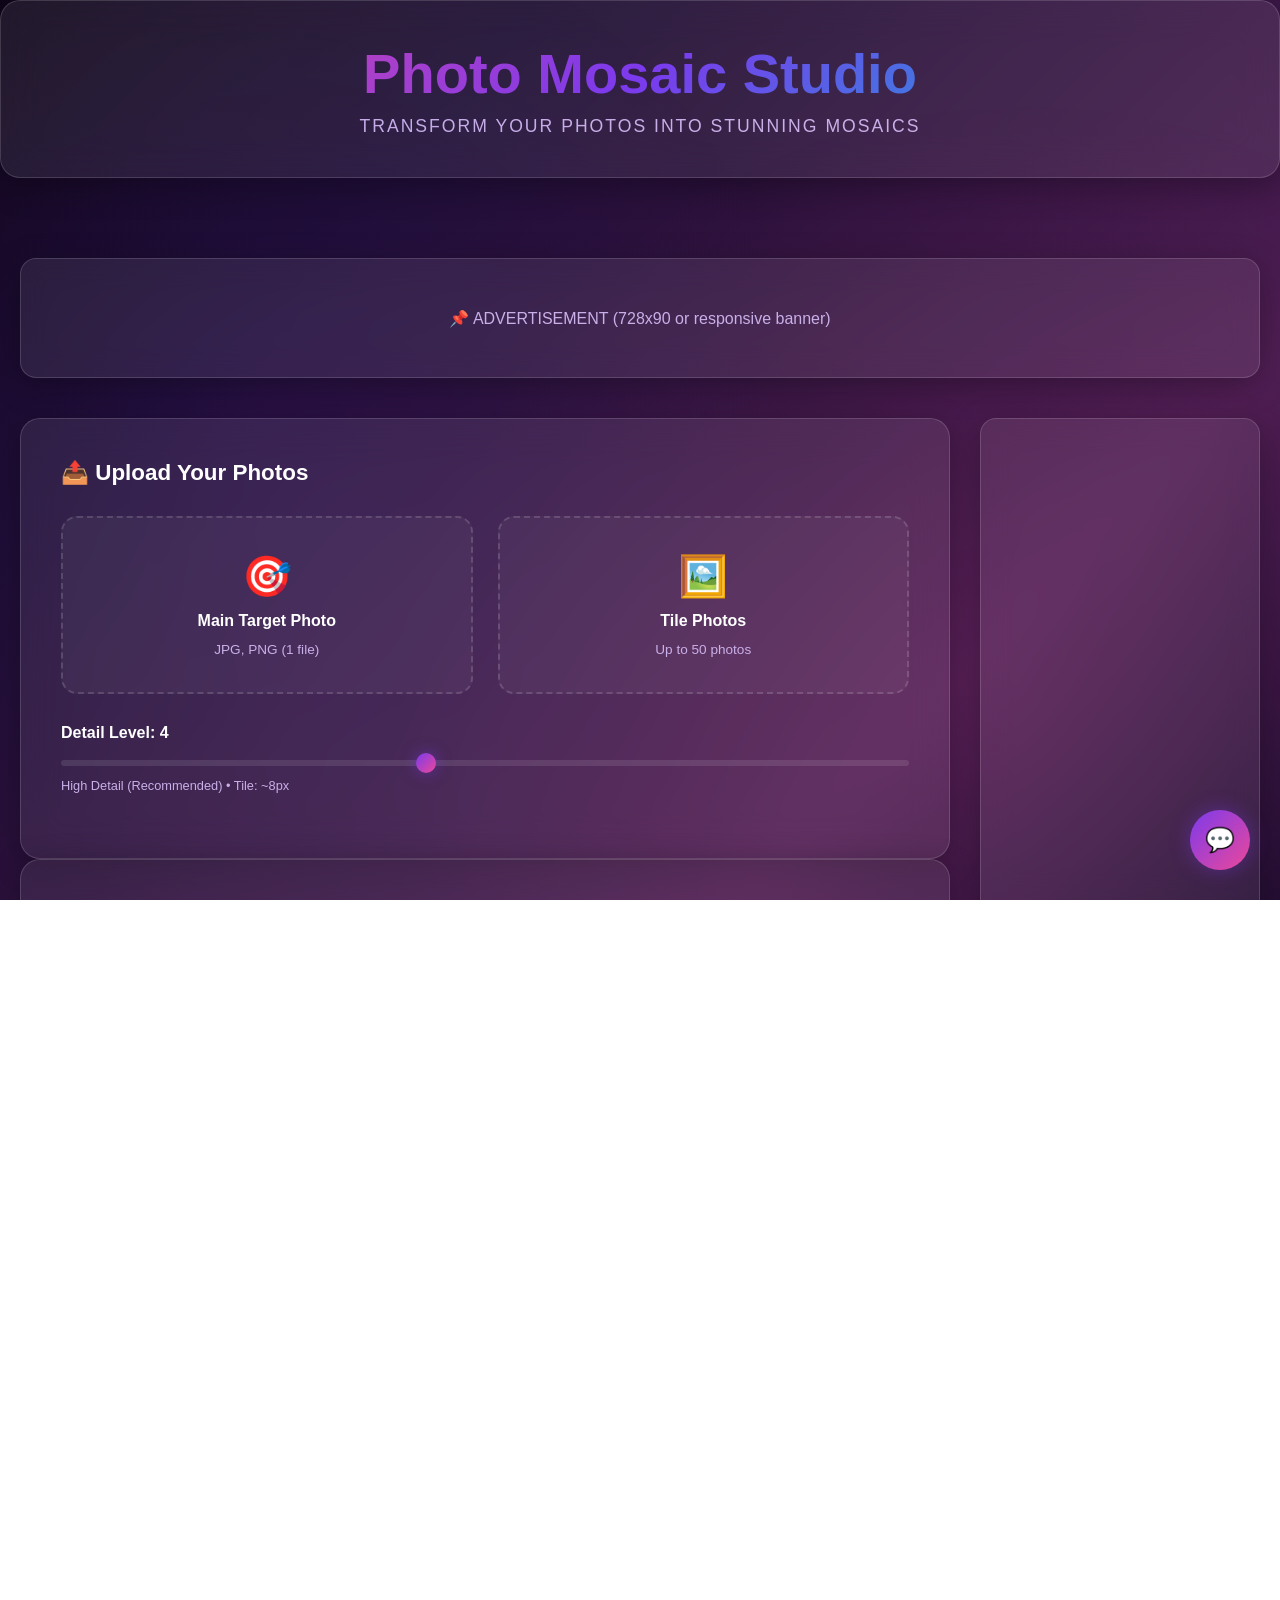
==== commit 718937e6: "h" ====
--- a/index.html
+++ b/index.html
@@ -5,11 +5,14 @@
     <meta name="viewport" content="width=device-width, initial-scale=1.0">
     <title>Photo Mosaic Studio</title>
 
-    <script async src="https://pagead2.googlesyndication.com/pagead/js/adsbygoogle.js?client=ca-pub-6569752096572639"
-     crossorigin="anonymous"></script>
+    <script async src="https://pagead2.googlesyndication.com/pagead/js/adsbygoogle.js?client=ca-pub-6569752096572639" crossorigin="anonymous"></script>
 
     <style>
-        * { margin: 0; padding: 0; box-sizing: border-box; }
+        * {
+            margin: 0;
+            padding: 0;
+            box-sizing: border-box;
+        }
 
         :root {
             --color-bg-primary: #0f0618;
@@ -26,7 +29,8 @@
         }
 
         html, body {
-            width: 100%; height: 100%;
+            width: 100%;
+            height: 100%;
             background: linear-gradient(135deg, #0f0618 0%, #1a0b2e 25%, #4b1d52 75%, #1a0b2e 100%);
             background-attachment: fixed;
             font-family: 'Segoe UI', Tahoma, Geneva, Verdana, sans-serif;
@@ -34,13 +38,38 @@
             overflow-x: hidden;
         }
 
-        .container { max-width: 1400px; margin: 0 auto; padding: 20px; position: relative; z-index: 2; }
-
-        header { text-align: center; margin-bottom: 60px; }
+        body::before {
+            content: '';
+            position: fixed;
+            top: 0;
+            left: 0;
+            width: 100%;
+            height: 100%;
+            background: 
+                radial-gradient(circle at 20% 50%, rgba(124, 58, 237, 0.1) 0%, transparent 50%),
+                radial-gradient(circle at 80% 80%, rgba(236, 72, 153, 0.1) 0%, transparent 50%);
+            pointer-events: none;
+            z-index: 1;
+        }
+
+        .container {
+            max-width: 1400px;
+            margin: 0 auto;
+            padding: 20px;
+            position: relative;
+            z-index: 2;
+        }
+
+        header {
+            text-align: center;
+            margin-bottom: 60px;
+            animation: slideDown 0.8s ease-out;
+        }
 
         .header-content {
             background: var(--glass-bg);
             backdrop-filter: blur(20px);
+            -webkit-backdrop-filter: blur(20px);
             border: 1px solid var(--glass-border);
             border-radius: 20px;
             padding: 40px 30px;
@@ -50,82 +79,548 @@
         h1 {
             font-size: clamp(2rem, 8vw, 3.5rem);
             font-weight: 700;
+            margin-bottom: 10px;
             background: linear-gradient(135deg, #ec4899, #7c3aed, #06b6d4);
             -webkit-background-clip: text;
             -webkit-text-fill-color: transparent;
             background-clip: text;
         }
 
-        .main-grid { display: grid; grid-template-columns: 1fr 280px; gap: 30px; margin-bottom: 40px; }
-
-        @media (max-width: 1024px) { .main-grid { grid-template-columns: 1fr; } .ad-container-sidebar { display: none !important; } }
-
-        .upload-section, .canvas-section {
+        .subtitle {
+            font-size: 1.1rem;
+            color: var(--color-text-secondary);
+            font-weight: 300;
+            letter-spacing: 2px;
+            text-transform: uppercase;
+        }
+
+        .ad-container-top {
+            background: var(--glass-bg);
+            backdrop-filter: blur(15px);
+            border: 1px solid var(--glass-border);
+            border-radius: 16px;
+            padding: 40px;
+            text-align: center;
+            margin-bottom: 40px;
+            box-shadow: var(--shadow-soft);
+            min-height: 120px;
+            display: flex;
+            align-items: center;
+            justify-content: center;
+            color: var(--color-text-secondary);
+        }
+
+        .main-grid {
+            display: grid;
+            grid-template-columns: 1fr 280px;
+            gap: 30px;
+            margin-bottom: 40px;
+        }
+
+        @media (max-width: 1024px) {
+            .main-grid {
+                grid-template-columns: 1fr;
+            }
+            .ad-container-sidebar {
+                display: none !important;
+            }
+        }
+
+        .upload-section {
             background: var(--glass-bg);
             backdrop-filter: blur(20px);
             border: 1px solid var(--glass-border);
             border-radius: 20px;
             padding: 40px;
             box-shadow: var(--shadow-soft);
+            animation: fadeInUp 0.8s ease-out 0.2s both;
+        }
+
+        .upload-title {
+            font-size: 1.4rem;
+            font-weight: 600;
             margin-bottom: 30px;
-        }
-
-        .upload-grid { display: grid; grid-template-columns: 1fr 1fr; gap: 25px; margin-bottom: 30px; }
+            color: var(--color-white);
+        }
+
+        .upload-grid {
+            display: grid;
+            grid-template-columns: 1fr 1fr;
+            gap: 25px;
+            margin-bottom: 30px;
+        }
+
+        @media (max-width: 768px) {
+            .upload-grid {
+                grid-template-columns: 1fr;
+            }
+        }
 
         .upload-box {
             border: 2px dashed var(--glass-border);
             border-radius: 16px;
             padding: 35px 20px;
             text-align: center;
+            cursor: pointer;
             background: rgba(255, 255, 255, 0.04);
             transition: var(--transition);
         }
 
-        .upload-box input { display: none; }
-
-        .detail-control { margin-bottom: 25px; background: rgba(0, 0, 0, 0.15); padding: 15px; border-radius: 12px; }
-
-        input[type="range"] { width: 100%; cursor: pointer; }
-
-        #mosaicCanvas { max-width: 100%; display: none; border-radius: 12px; margin: 0 auto; }
+        .upload-box:hover {
+            border-color: var(--color-purple-light);
+            background: rgba(124, 58, 237, 0.08);
+            box-shadow: 0 0 30px rgba(124, 58, 237, 0.2);
+        }
+
+        .upload-box input[type="file"] {
+            display: none;
+        }
+
+        .upload-label {
+            display: flex;
+            flex-direction: column;
+            align-items: center;
+            gap: 12px;
+            cursor: pointer;
+        }
+
+        .upload-icon {
+            font-size: 2.5rem;
+            animation: float 3s ease-in-out infinite;
+        }
+
+        .upload-text {
+            font-weight: 600;
+            color: var(--color-white);
+            font-size: 1rem;
+        }
+
+        .upload-subtext {
+            font-size: 0.85rem;
+            color: var(--color-text-secondary);
+        }
+
+        .preview-section {
+            margin-bottom: 20px;
+            display: none;
+        }
+
+        .preview-section.show {
+            display: block;
+        }
+
+        .preview-label {
+            font-weight: 600;
+            color: var(--color-white);
+            margin-bottom: 12px;
+            display: block;
+            font-size: 0.95rem;
+        }
+
+        .preview-grid {
+            display: grid;
+            grid-template-columns: repeat(auto-fill, minmax(60px, 1fr));
+            gap: 10px;
+        }
+
+        .preview-item {
+            position: relative;
+            border-radius: 10px;
+            overflow: hidden;
+            aspect-ratio: 1;
+            background: var(--color-text-secondary);
+            border: 1px solid var(--glass-border);
+            animation: scaleIn 0.3s ease-out;
+        }
+
+        .preview-item img {
+            width: 100%;
+            height: 100%;
+            object-fit: cover;
+        }
+
+        .preview-remove {
+            position: absolute;
+            top: 4px;
+            right: 4px;
+            width: 24px;
+            height: 24px;
+            background: rgba(0, 0, 0, 0.6);
+            color: white;
+            border: none;
+            border-radius: 50%;
+            cursor: pointer;
+            opacity: 0;
+            transition: var(--transition);
+        }
+
+        .preview-item:hover .preview-remove {
+            opacity: 1;
+        }
+
+        .preview-remove:hover {
+            background: rgba(236, 72, 153, 0.8);
+        }
+
+        .detail-control {
+            margin-bottom: 25px;
+        }
+
+        .detail-label {
+            font-weight: 600;
+            color: var(--color-white);
+            margin-bottom: 10px;
+            display: block;
+        }
+
+        input[type="range"] {
+            width: 100%;
+            height: 6px;
+            border-radius: 5px;
+            background: rgba(255, 255, 255, 0.1);
+            -webkit-appearance: none;
+            cursor: pointer;
+        }
+
+        input[type="range"]::-webkit-slider-thumb {
+            -webkit-appearance: none;
+            width: 20px;
+            height: 20px;
+            border-radius: 50%;
+            background: linear-gradient(135deg, #7c3aed, #ec4899);
+            cursor: pointer;
+            box-shadow: 0 0 15px rgba(124, 58, 237, 0.5);
+        }
+
+        input[type="range"]::-moz-range-thumb {
+            width: 20px;
+            height: 20px;
+            border-radius: 50%;
+            background: linear-gradient(135deg, #7c3aed, #ec4899);
+            cursor: pointer;
+            box-shadow: 0 0 15px rgba(124, 58, 237, 0.5);
+            border: none;
+        }
+
+        .canvas-section {
+            background: var(--glass-bg);
+            backdrop-filter: blur(20px);
+            border: 1px solid var(--glass-border);
+            border-radius: 20px;
+            padding: 40px;
+            box-shadow: var(--shadow-soft);
+            animation: fadeInUp 0.8s ease-out 0.4s both;
+        }
+
+        .canvas-title {
+            font-size: 1.4rem;
+            font-weight: 600;
+            margin-bottom: 25px;
+            color: var(--color-white);
+        }
 
         .canvas-wrapper {
-            background: rgba(0, 0, 0, 0.3); border-radius: 16px; min-height: 400px;
-            display: flex; justify-content: center; align-items: center; overflow: auto; margin-bottom: 25px;
-        }
-
-        .button-group { display: grid; grid-template-columns: 1fr 1fr; gap: 15px; }
-
-        button { padding: 15px; border: none; border-radius: 12px; font-weight: 600; cursor: pointer; transition: var(--transition); }
-        .btn-generate { background: linear-gradient(135deg, #7c3aed, #ec4899); color: white; }
-        .btn-download { background: var(--glass-bg); color: white; border: 2px solid var(--color-purple-light); }
+            background: rgba(0, 0, 0, 0.3);
+            border-radius: 16px;
+            padding: 20px;
+            display: flex;
+            justify-content: center;
+            align-items: center;
+            min-height: 400px;
+            margin-bottom: 25px;
+            border: 1px solid rgba(255, 255, 255, 0.1);
+            overflow: auto;
+        }
+
+        #mosaicCanvas {
+            max-width: 100%;
+            height: auto;
+            border-radius: 12px;
+            box-shadow: 0 0 40px rgba(124, 58, 237, 0.3);
+            display: none;
+        }
+
+        .canvas-placeholder {
+            color: var(--color-text-secondary);
+            text-align: center;
+        }
+
+        .button-group {
+            display: grid;
+            grid-template-columns: 1fr 1fr;
+            gap: 15px;
+        }
+
+        @media (max-width: 768px) {
+            .button-group {
+                grid-template-columns: 1fr;
+            }
+        }
+
+        button {
+            padding: 15px 30px;
+            border: none;
+            border-radius: 12px;
+            font-size: 1rem;
+            font-weight: 600;
+            cursor: pointer;
+            transition: var(--transition);
+            text-transform: uppercase;
+            letter-spacing: 1px;
+        }
+
+        .btn-generate {
+            background: linear-gradient(135deg, #7c3aed, #ec4899);
+            color: white;
+            box-shadow: 0 0 30px rgba(124, 58, 237, 0.4);
+        }
+
+        .btn-generate:hover:not(:disabled) {
+            transform: translateY(-3px);
+            box-shadow: 0 0 50px rgba(124, 58, 237, 0.6);
+        }
+
+        .btn-generate:disabled {
+            opacity: 0.5;
+            cursor: not-allowed;
+        }
+
+        .btn-download {
+            background: var(--glass-bg);
+            color: var(--color-white);
+            border: 2px solid var(--color-purple-light);
+            box-shadow: var(--shadow-soft);
+        }
+
+        .btn-download:hover:not(:disabled) {
+            background: rgba(124, 58, 237, 0.2);
+            box-shadow: 0 0 40px rgba(124, 58, 237, 0.4);
+            transform: translateY(-3px);
+        }
+
+        .btn-download:disabled {
+            opacity: 0.5;
+            cursor: not-allowed;
+        }
+
+        .ad-container-sidebar {
+            background: var(--glass-bg);
+            backdrop-filter: blur(15px);
+            border: 1px solid var(--glass-border);
+            border-radius: 16px;
+            padding: 30px 20px;
+            text-align: center;
+            box-shadow: var(--shadow-soft);
+            min-height: 600px;
+            display: flex;
+            align-items: center;
+            justify-content: center;
+            color: var(--color-text-secondary);
+            animation: fadeInUp 0.8s ease-out 0.3s both;
+        }
+
+        footer {
+            text-align: center;
+            padding: 40px 20px;
+            color: var(--color-text-secondary);
+            font-size: 0.95rem;
+            margin-top: 60px;
+        }
 
         .modal-overlay {
-            display: none; position: fixed; top: 0; left: 0; right: 0; bottom: 0;
-            background: rgba(0, 0, 0, 0.6); backdrop-filter: blur(8px); z-index: 1000;
-        }
-
-        .modal-overlay.active { display: flex; align-items: center; justify-content: center; }
+            display: none;
+            position: fixed;
+            top: 0;
+            left: 0;
+            right: 0;
+            bottom: 0;
+            background: rgba(0, 0, 0, 0.6);
+            backdrop-filter: blur(8px);
+            z-index: 1000;
+        }
+
+        .modal-overlay.active {
+            display: flex;
+            align-items: center;
+            justify-content: center;
+        }
 
         .modal-content {
-            background: var(--glass-bg); backdrop-filter: blur(30px); border: 1px solid var(--glass-border);
-            border-radius: 25px; padding: 40px; text-align: center; max-width: 500px;
+            background: var(--glass-bg);
+            backdrop-filter: blur(30px);
+            border: 1px solid var(--glass-border);
+            border-radius: 25px;
+            padding: 50px;
+            max-width: 500px;
+            width: 90%;
+            text-align: center;
+            box-shadow: 0 20px 60px rgba(0, 0, 0, 0.4);
+            position: relative;
+        }
+
+        .modal-close {
+            position: absolute;
+            top: 20px;
+            right: 20px;
+            background: rgba(255, 255, 255, 0.1);
+            border: none;
+            color: var(--color-white);
+            width: 40px;
+            height: 40px;
+            border-radius: 50%;
+            cursor: pointer;
+            font-size: 1.5rem;
+            transition: var(--transition);
+        }
+
+        .modal-close:hover {
+            background: rgba(236, 72, 153, 0.3);
+            transform: rotate(90deg);
+        }
+
+        .modal-icon {
+            font-size: 3rem;
+            margin-bottom: 20px;
+        }
+
+        .modal-title {
+            font-size: 1.8rem;
+            font-weight: 700;
+            margin-bottom: 15px;
+            color: var(--color-white);
+        }
+
+        .modal-text {
+            color: var(--color-text-secondary);
+            margin-bottom: 30px;
+            line-height: 1.6;
         }
 
         .upi-handle {
             background: linear-gradient(135deg, rgba(124, 58, 237, 0.2), rgba(236, 72, 153, 0.2));
             border: 1px solid rgba(124, 58, 237, 0.3);
-            border-radius: 12px; padding: 15px; margin: 20px 0;
-            font-family: monospace; color: white; display: inline-block;
-        }
-
-        footer { text-align: center; padding: 40px 20px; color: var(--color-text-secondary); margin-top: 60px; }
-        
+            border-radius: 12px;
+            padding: 20px;
+            margin: 20px 0;
+            font-family: 'Courier New', monospace;
+            font-size: 1.1rem;
+            font-weight: 600;
+            color: var(--color-white);
+            letter-spacing: 0.5px;
+            transition: var(--transition);
+            cursor: pointer;
+            display: inline-block;
+            text-decoration: none;
+        }
+
+        .upi-handle:hover {
+            background: linear-gradient(135deg, rgba(124, 58, 237, 0.3), rgba(236, 72, 153, 0.3));
+            box-shadow: 0 0 30px rgba(124, 58, 237, 0.2);
+        }
+
+        .btn-close {
+            background: linear-gradient(135deg, #7c3aed, #ec4899);
+            color: white;
+            padding: 12px 30px;
+            font-size: 0.95rem;
+            margin-top: 20px;
+            box-shadow: 0 0 20px rgba(124, 58, 237, 0.3);
+        }
+
+        .btn-close:hover {
+            transform: translateY(-2px);
+            box-shadow: 0 0 40px rgba(124, 58, 237, 0.5);
+        }
+
         .status-message {
-            background: rgba(124, 58, 237, 0.2); border-left: 4px solid var(--color-purple-light);
-            padding: 15px; border-radius: 8px; margin-bottom: 20px; display: none;
-        }
-        .status-message.show { display: block; }
+            background: rgba(124, 58, 237, 0.2);
+            border-left: 4px solid var(--color-purple-light);
+            color: var(--color-white);
+            padding: 15px 20px;
+            border-radius: 8px;
+            margin-bottom: 20px;
+            display: none;
+        }
+
+        .status-message.show {
+            display: block;
+        }
+
+        .status-message.error {
+            background: rgba(236, 72, 153, 0.2);
+            border-left-color: #ec4899;
+        }
+
+        /* Feedback Button & Form Styles */
+        .btn-floating {
+            position: fixed;
+            bottom: 30px;
+            right: 30px;
+            background: linear-gradient(135deg, var(--color-purple-light), var(--color-accent));
+            color: white;
+            border: none;
+            border-radius: 50%;
+            width: 60px;
+            height: 60px;
+            font-size: 1.5rem;
+            cursor: pointer;
+            box-shadow: 0 0 20px rgba(124, 58, 237, 0.4);
+            z-index: 999;
+            transition: var(--transition);
+            display: flex;
+            align-items: center;
+            justify-content: center;
+        }
+
+        .btn-floating:hover {
+            transform: translateY(-5px) scale(1.05);
+            box-shadow: 0 0 30px rgba(124, 58, 237, 0.6);
+        }
+
+        .glass-input {
+            width: 100%;
+            background: rgba(255, 255, 255, 0.05);
+            border: 1px solid var(--glass-border);
+            border-radius: 12px;
+            padding: 15px;
+            color: var(--color-white);
+            margin-bottom: 20px;
+            font-family: inherit;
+            font-size: 1rem;
+            transition: var(--transition);
+            resize: vertical;
+        }
+
+        .glass-input:focus {
+            outline: none;
+            border-color: var(--color-purple-light);
+            background: rgba(124, 58, 237, 0.1);
+            box-shadow: 0 0 15px rgba(124, 58, 237, 0.2);
+        }
+
+        .glass-input::placeholder {
+            color: rgba(255, 255, 255, 0.4);
+        }
+
+        @keyframes slideDown {
+            from { opacity: 0; transform: translateY(-30px); }
+            to { opacity: 1; transform: translateY(0); }
+        }
+
+        @keyframes fadeInUp {
+            from { opacity: 0; transform: translateY(30px); }
+            to { opacity: 1; transform: translateY(0); }
+        }
+
+        @keyframes float {
+            0%, 100% { transform: translateY(0px); }
+            50% { transform: translateY(-10px); }
+        }
+
+        @keyframes scaleIn {
+            from { opacity: 0; transform: scale(0.95); }
+            to { opacity: 1; transform: scale(1); }
+        }
     </style>
 </head>
 <body>
@@ -137,144 +632,588 @@
     </header>
 
     <div class="container">
+        <div class="ad-container-top">📌 ADVERTISEMENT (728x90 or responsive banner)</div>
+
         <div class="main-grid">
             <div>
                 <div class="upload-section">
+                    <div class="upload-title">📤 Upload Your Photos</div>
+                    
                     <div class="upload-grid">
                         <div class="upload-box">
-                            <label style="cursor: pointer;">
-                                <div>🎯 Target Photo</div>
+                            <label class="upload-label">
+                                <div class="upload-icon">🎯</div>
+                                <div class="upload-text">Main Target Photo</div>
+                                <div class="upload-subtext">JPG, PNG (1 file)</div>
                                 <input type="file" id="targetInput" accept="image/*">
                             </label>
                         </div>
+
                         <div class="upload-box">
-                            <label style="cursor: pointer;">
-                                <div>🖼️ Tile Photos</div>
+                            <label class="upload-label">
+                                <div class="upload-icon">🖼️</div>
+                                <div class="upload-text">Tile Photos</div>
+                                <div class="upload-subtext">Up to 50 photos</div>
                                 <input type="file" id="tilesInput" accept="image/*" multiple>
                             </label>
                         </div>
                     </div>
+
+                    <div class="preview-section" id="targetPreviewSection">
+                        <label class="preview-label">Target Photo:</label>
+                        <div style="width: 100px; height: 100px; position: relative;">
+                            <div class="preview-item">
+                                <img id="targetImg" alt="Target">
+                                <button class="preview-remove" onclick="removeTarget()">&times;</button>
+                            </div>
+                        </div>
+                    </div>
+
+                    <div class="preview-section" id="tilesPreviewSection">
+                        <label class="preview-label">Tile Photos (<span id="tileCount">0</span>/50):</label>
+                        <div class="preview-grid" id="tilesPreview"></div>
+                    </div>
+
                     <div class="detail-control">
-                        <label>Tile Detail: <span id="detailValue">4</span></label>
+                        <label class="detail-label">Detail Level: <span id="detailValue">4</span></label>
                         <input type="range" id="detailSlider" min="1" max="8" value="4">
+                        <div style="font-size: 0.8rem; color: var(--color-text-secondary); margin-top: 8px;">
+                            <span id="tileInfo">High Detail (Recommended) • Tile: ~8px</span>
+                        </div>
                     </div>
-                    <div class="detail-control">
-                        <label>Color Accuracy (Blend): <span id="blendValue">40%</span></label>
-                        <input type="range" id="blendSlider" min="0" max="80" value="40" step="5">
-                    </div>
+
                     <div class="status-message" id="statusMessage"></div>
                 </div>
 
                 <div class="canvas-section">
+                    <div class="canvas-title">🎨 Mosaic Preview</div>
                     <div class="canvas-wrapper">
                         <canvas id="mosaicCanvas"></canvas>
-                        <div id="canvasPlaceholder">Upload photos to begin</div>
+                        <div class="canvas-placeholder" id="canvasPlaceholder">
+                            Upload photos to generate mosaic preview
+                        </div>
                     </div>
+
                     <div class="button-group">
-                        <button class="btn-generate" onclick="generateMosaic()" id="generateBtn">Generate Mosaic</button>
-                        <button class="btn-download" onclick="downloadMosaic4K()" id="downloadBtn" disabled>Download 4K</button>
+                        <button class="btn-generate" id="generateBtn" onclick="generateMosaic()">
+                            Generate Mosaic
+                        </button>
+                        <button class="btn-download" id="downloadBtn" onclick="downloadMosaic4K()" disabled>
+                            Download 4K Mosaic
+                        </button>
                     </div>
                 </div>
             </div>
-            <div class="ad-container-sidebar" style="background: var(--glass-bg); border-radius: 16px; height: 600px; display: flex; align-items: center; justify-content: center;">
-                ADVERTISEMENT
-            </div>
+
+            <div class="ad-container-sidebar">📢 ADVERTISEMENT<br>(300x600 responsive sidebar)</div>
         </div>
 
         <footer>
-            <div style="border-top: 1px solid var(--glass-border); padding-top: 30px;">
-                <p>&copy; 2026 yuvi31.in | Made by Yuvraj</p>
-                <div style="margin-top: 15px;">
-                    <a href="/privacy.html" style="color: var(--color-purple-light); text-decoration: none; margin: 0 10px;">Privacy Policy</a> | 
-                    <a href="/terms.html" style="color: var(--color-purple-light); text-decoration: none; margin: 0 10px;">Terms of Service</a> | 
-                    <a href="/contact.html" style="color: var(--color-purple-light); text-decoration: none; margin: 0 10px;">Contact</a>
-                </div>
+            <div style="border-top: 1px solid var(--glass-border); padding-top: 30px; margin-top: 20px;">
+                <p style="margin-bottom: 15px;">&copy; 2026 yuvi31.in | Made by Yuvraj</p>
+                <a href="/privacy.html" style="color: var(--color-purple-light); text-decoration: none; margin: 0 10px; font-weight: 600;">Privacy Policy</a> | 
+                <a href="/terms.html" style="color: var(--color-purple-light); text-decoration: none; margin: 0 10px; font-weight: 600;">Terms of Service</a> | 
+                <a href="/contact.html" style="color: var(--color-purple-light); text-decoration: none; margin: 0 10px; font-weight: 600;">Contact</a>
             </div>
         </footer>
     </div>
 
     <div class="modal-overlay" id="supportModal">
         <div class="modal-content">
-            <div style="font-size: 3rem;">🎉</div>
-            <h2>Thank You!</h2>
-            <p style="margin: 15px 0;">If you loved this tool, please support the creator.</p>
-            <div style="font-size: 0.9rem; color: var(--color-text-secondary);">Support via UPI:</div>
-            
-            <a href="upi://pay?pa=kartikyuvrajgupta-1@oksbi&pn=Photo%20Mosaic%20Studio&tr=Support&tn=Support%20Creator" style="text-decoration: none;">
+            <button class="modal-close" onclick="closeModal()">&times;</button>
+            <div class="modal-icon">🎉</div>
+            <div class="modal-title">Thank You!</div>
+            <div class="modal-text">
+                Thank you for using Photo Mosaic Studio! If you loved this tool, please support the creator.
+            </div>
+            <div style="font-size: 0.9rem; color: var(--color-text-secondary); margin: 20px 0;">Support via UPI:</div>
+            <a href="upi://pay?pa=kartikyuvrajgupta-1@oksbi&pn=Photo%20Mosaic%20Studio&tr=Support&tn=Support%20Creator" 
+               style="text-decoration: none;">
                 <div class="upi-handle">💳 kartikyuvrajgupta-1@oksbi</div>
             </a>
-            
-            <p style="font-size: 0.8rem; opacity: 0.7;">Tap to open PayTM, Google Pay, or any UPI app.</p>
-            <button class="btn-download" onclick="closeModal()" style="margin-top: 20px; width: 100%;">Close</button>
+            <div style="font-size: 0.8rem; color: var(--color-text-secondary); margin-top: 15px;">
+                📱 Tap to open PayTM, Google Pay, or any payment app
+            </div>
+            <button class="btn-close" onclick="closeModal()">Close</button>
         </div>
     </div>
 
+    <button class="btn-floating" onclick="openFeedback()" title="Leave Feedback">💬</button>
+
+    <div class="modal-overlay" id="feedbackModal">
+        <div class="modal-content">
+            <button class="modal-close" onclick="closeFeedback()">&times;</button>
+            <div class="modal-icon">📝</div>
+            <div class="modal-title">Leave Feedback</div>
+            <div class="modal-text">
+                Got a suggestion or found a bug? Let us know! (Everything is optional)
+            </div>
+            
+            <form id="feedbackForm" onsubmit="submitFeedback(event)">
+                <input type="text" id="fbName" class="glass-input" placeholder="Your Name (Optional)">
+                <input type="email" id="fbEmail" class="glass-input" placeholder="Your Gmail (Optional)">
+                <textarea id="fbMessage" class="glass-input" rows="4" placeholder="Your Thoughts (Optional)"></textarea>
+                
+                <button type="submit" class="btn-generate" style="width: 100%; margin-top: 10px;">
+                    Send Feedback
+                </button>
+            </form>
+        </div>
+    </div>
+
     <script>
-        let targetImage = null; let tileImages = [];
-        const detailLevels = { 1: 18, 2: 14, 3: 10, 4: 8, 5: 6, 6: 4, 7: 2, 8: 1 };
-
-        document.getElementById('targetInput').onchange = (e) => {
-            const file = e.target.files[0];
+        let targetImage = null;
+        let tileImages = [];
+        let mosaicGenerated = false;
+        let isGenerating = false;
+        let tileColorCache = {}; 
+
+        const detailLevels = { 1: 18, 2: 14, 3: 10, 4: 8, 5: 6, 6: 4, 7: 2, 8: 1 }; 
+
+        function rgbToLab(r, g, b) {
+            r = r / 255;
+            g = g / 255;
+            b = b / 255;
+
+            r = r > 0.04045 ? Math.pow((r + 0.055) / 1.055, 2.4) : r / 12.92;
+            g = g > 0.04045 ? Math.pow((g + 0.055) / 1.055, 2.4) : g / 12.92;
+            b = b > 0.04045 ? Math.pow((b + 0.055) / 1.055, 2.4) : b / 12.92;
+
+            let x = r * 0.4124 + g * 0.3576 + b * 0.1805;
+            let y = r * 0.2126 + g * 0.7152 + b * 0.0722;
+            let z = r * 0.0193 + g * 0.1192 + b * 0.9505;
+
+            x = x / 0.95047;
+            y = y / 1.00000;
+            z = z / 1.08883;
+
+            const delta = 6 / 29;
+            x = x > Math.pow(delta, 3) ? Math.pow(x, 1 / 3) : x / (3 * delta * delta) + 4 / 29;
+            y = y > Math.pow(delta, 3) ? Math.pow(y, 1 / 3) : y / (3 * delta * delta) + 4 / 29;
+            z = z > Math.pow(delta, 3) ? Math.pow(z, 1 / 3) : z / (3 * delta * delta) + 4 / 29;
+
+            const L = 116 * y - 16;
+            const a = 500 * (x - y);
+            const lab_b = 200 * (y - z);
+
+            return { L, a, b: lab_b };
+        }
+
+        function labDistance(lab1, lab2) {
+            const dL = lab1.L - lab2.L;
+            const da = lab1.a - lab2.a;
+            const db = lab1.b - lab2.b;
+            return Math.sqrt(dL * dL + da * da + db * db);
+        }
+
+        function getBrightness(r, g, b) {
+            return 0.299 * r + 0.587 * g + 0.114 * b;
+        }
+
+        function getSaturation(r, g, b) {
+            const max = Math.max(r, g, b);
+            const min = Math.min(r, g, b);
+            if (max === 0) return 0;
+            return (max - min) / max;
+        }
+
+        function enhanceVibrance(canvas, amount = 0.4) {
+            const ctx = canvas.getContext('2d');
+            const imageData = ctx.getImageData(0, 0, canvas.width, canvas.height);
+            const data = imageData.data;
+
+            for (let i = 0; i < data.length; i += 4) {
+                const r = data[i];
+                const g = data[i + 1];
+                const b = data[i + 2];
+
+                const max = Math.max(r, g, b);
+                const min = Math.min(r, g, b);
+                const l = (max + min) / 2 / 255;
+
+                if (max !== min) {
+                    let s = l > 0.5 ? (max - min) / (510 - max - min) : (max - min) / (max + min);
+                    
+                    s = Math.min(1, s * (1 + amount));
+
+                    const c = (1 - Math.abs(2 * l - 1)) * s;
+                    let h = 0;
+
+                    if (max === r) h = ((g - b) / (max - min) + (g < b ? 6 : 0)) / 6;
+                    else if (max === g) h = ((b - r) / (max - min) + 2) / 6;
+                    else h = ((r - g) / (max - min) + 4) / 6;
+
+                    const x = c * (1 - Math.abs((h * 6) % 2 - 1));
+                    const m = l - c / 2;
+
+                    let r2, g2, b2;
+                    const hh = h * 6;
+
+                    if (hh < 1) { r2 = c; g2 = x; b2 = 0; }
+                    else if (hh < 2) { r2 = x; g2 = c; b2 = 0; }
+                    else if (hh < 3) { r2 = 0; g2 = c; b2 = x; }
+                    else if (hh < 4) { r2 = 0; g2 = x; b2 = c; }
+                    else if (hh < 5) { r2 = x; g2 = 0; b2 = c; }
+                    else { r2 = c; g2 = 0; b2 = x; }
+
+                    data[i] = Math.round((r2 + m) * 255);
+                    data[i + 1] = Math.round((g2 + m) * 255);
+                    data[i + 2] = Math.round((b2 + m) * 255);
+                }
+            }
+
+            ctx.putImageData(imageData, 0, 0);
+        }
+
+        document.addEventListener('DOMContentLoaded', () => {
+            document.getElementById('targetInput').addEventListener('change', handleTargetUpload);
+            document.getElementById('tilesInput').addEventListener('change', handleTilesUpload);
+            
+            document.getElementById('detailSlider').addEventListener('input', (e) => {
+                const val = e.target.value;
+                document.getElementById('detailValue').textContent = val;
+                const sizes = { 
+                    1: 'Very Low Detail (Coarse)', 
+                    2: 'Low Detail', 
+                    3: 'Medium Detail', 
+                    4: 'High Detail (Recommended)', 
+                    5: 'Very High Detail', 
+                    6: 'Maximum Detail', 
+                    7: 'Extreme Detail', 
+                    8: 'Insane Detail (Slow!)' 
+                };
+                document.getElementById('tileInfo').textContent = `${sizes[val]} • Tile: ~${detailLevels[val]}px`;
+            });
+            
+            document.getElementById('supportModal').addEventListener('click', (e) => {
+                if (e.target.id === 'supportModal') closeModal();
+            });
+            console.log('✅ Photo Mosaic Studio Ready!');
+        });
+
+        function handleTargetUpload() {
+            const file = document.getElementById('targetInput').files[0];
+            if (!file) return;
+            if (!file.type.startsWith('image/')) {
+                showStatus('❌ Please upload an image file', true);
+                return;
+            }
             const reader = new FileReader();
-            reader.onload = (ev) => {
+            reader.onload = (e) => {
                 const img = new Image();
-                img.onload = () => { targetImage = img; };
-                img.src = ev.target.result;
+                img.onload = () => {
+                    targetImage = img;
+                    document.getElementById('targetImg').src = img.src;
+                    document.getElementById('targetPreviewSection').classList.add('show');
+                    showStatus('✅ Target photo uploaded!');
+                };
+                img.src = e.target.result;
             };
             reader.readAsDataURL(file);
-        };
-
-        document.getElementById('tilesInput').onchange = (e) => {
-            const files = Array.from(e.target.files);
-            tileImages = [];
-            files.forEach(file => {
+        }
+
+        function handleTilesUpload() {
+            const files = document.getElementById('tilesInput').files;
+            if (tileImages.length + files.length > 50) {
+                showStatus('❌ Maximum 50 photos total', true);
+                return;
+            }
+            
+            let loaded = 0;
+            let errorCount = 0;
+            const validFiles = Array.from(files).filter(f => f.type.startsWith('image/'));
+            
+            if (validFiles.length === 0) {
+                showStatus('❌ No valid image files selected', true);
+                return;
+            }
+
+            const idOffset = Date.now(); 
+
+            validFiles.forEach((file, i) => {
                 const reader = new FileReader();
-                reader.onload = (ev) => {
+                reader.onload = (e) => {
                     const img = new Image();
-                    img.onload = () => tileImages.push({img});
-                    img.src = ev.target.result;
+                    img.onload = () => {
+                        tileImages.push({ img, id: idOffset + i });
+                        checkFinished();
+                    };
+                    img.onerror = () => {
+                        errorCount++;
+                        checkFinished();
+                    };
+                    img.src = e.target.result;
                 };
                 reader.readAsDataURL(file);
             });
-        };
-
-        async function generateMosaic() {
-            if(!targetImage || tileImages.length === 0) return;
+
+            function checkFinished() {
+                loaded++;
+                if (loaded === validFiles.length) {
+                    showTilesPreview();
+                    let msg = `✅ ${tileImages.length} tiles loaded!`;
+                    if (errorCount > 0) msg += ` (${errorCount} failed)`;
+                    showStatus(msg);
+                }
+            }
+        }
+
+        function showTilesPreview() {
+            const preview = document.getElementById('tilesPreview');
+            document.getElementById('tileCount').textContent = tileImages.length;
+            preview.innerHTML = ''; 
+            
+            tileImages.forEach(t => {
+                const div = document.createElement('div');
+                div.className = 'preview-item';
+                
+                const imgClone = document.createElement('img');
+                imgClone.src = t.img.src;
+                div.appendChild(imgClone);
+
+                const btn = document.createElement('button');
+                btn.className = 'preview-remove';
+                btn.innerHTML = '&times;';
+                btn.onclick = () => removeTile(t.id);
+                div.appendChild(btn);
+
+                preview.appendChild(div);
+            });
+            document.getElementById('tilesPreviewSection').classList.add('show');
+        }
+
+        function removeTarget() {
+            targetImage = null;
+            document.getElementById('targetInput').value = '';
+            document.getElementById('targetPreviewSection').classList.remove('show');
+            document.getElementById('mosaicCanvas').style.display = 'none';
+            document.getElementById('canvasPlaceholder').style.display = 'block';
+        }
+
+        function removeTile(id) {
+            tileImages = tileImages.filter(t => t.id !== id);
+            if (tileImages.length === 0) {
+                document.getElementById('tilesInput').value = '';
+                document.getElementById('tilesPreviewSection').classList.remove('show');
+            } else {
+                showTilesPreview();
+            }
+        }
+
+        function showStatus(msg, isErr = false) {
+            const el = document.getElementById('statusMessage');
+            el.textContent = msg;
+            el.classList.add('show');
+            if (isErr) el.classList.add('error');
+            else el.classList.remove('error');
+            
+            if (!msg.includes('%') && !msg.includes('...')) {
+                setTimeout(() => el.classList.remove('show'), 4000);
+            }
+        }
+
+        function generateMosaic() {
+            if (!targetImage) { showStatus('❌ Upload target photo', true); return; }
+            if (tileImages.length === 0) { showStatus('❌ Upload tile photos', true); return; }
+            if (isGenerating) { showStatus('⏳ Already generating...', true); return; }
+            
+            isGenerating = true;
+            document.getElementById('generateBtn').disabled = true;
+            showStatus('🔄 Starting generation...');
+
+            generateMosaicAsync();
+        }
+
+        async function generateMosaicAsync() {
+            try {
+                const canvas = document.getElementById('mosaicCanvas');
+                const ctx = canvas.getContext('2d');
+                
+                await new Promise(r => setTimeout(r, 10));
+                
+                showStatus('🔍 Analyzing tile colors in Lab space...');
+                tileColorCache = {};
+                for (let i = 0; i < tileImages.length; i++) {
+                    const tile = tileImages[i];
+                    const tc = document.createElement('canvas');
+                    tc.width = tc.height = 1;
+                    const tctx = tc.getContext('2d');
+                    tctx.drawImage(tile.img, 0, 0, 1, 1);
+                    const td = tctx.getImageData(0, 0, 1, 1).data;
+                    
+                    const r = td[0], g = td[1], b = td[2];
+                    const lab = rgbToLab(r, g, b);
+                    const brightness = getBrightness(r, g, b);
+                    const saturation = getSaturation(r, g, b);
+                    
+                    tileColorCache[i] = { r, g, b, lab, brightness, saturation };
+                    
+                    if (i % 10 === 0) {
+                        await new Promise(r => setTimeout(r, 1));
+                    }
+                }
+
+                await new Promise(r => setTimeout(r, 10));
+                
+                canvas.width = targetImage.width;
+                canvas.height = targetImage.height;
+                ctx.drawImage(targetImage, 0, 0);
+
+                const detail = parseInt(document.getElementById('detailSlider').value);
+                const tileSize = detailLevels[detail];
+                
+                const imageData = ctx.getImageData(0, 0, canvas.width, canvas.height);
+                const data = imageData.data;
+
+                const tilesX = Math.ceil(canvas.width / tileSize);
+                const tilesY = Math.ceil(canvas.height / tileSize);
+                const totalTiles = tilesX * tilesY;
+                
+                let processed = 0;
+
+                const batchSize = Math.max(50, Math.min(2500, Math.floor(totalTiles / 100)));
+
+                showStatus(`🎨 Processing 0/${totalTiles} tiles...`);
+                await new Promise(r => setTimeout(r, 10));
+
+                for (let ty = 0; ty < tilesY; ty++) {
+                    for (let tx = 0; tx < tilesX; tx++) {
+                        const x = tx * tileSize;
+                        const y = ty * tileSize;
+                        const w = Math.min(tileSize, canvas.width - x);
+                        const h = Math.min(tileSize, canvas.height - y);
+
+                        let r = 0, g = 0, b = 0;
+                        let brightness = 0;
+                        let saturation = 0;
+                        
+                        for (let py = 0; py < h; py++) {
+                            for (let px = 0; px < w; px++) {
+                                const idx = ((y + py) * canvas.width + (x + px)) * 4;
+                                r += data[idx];
+                                g += data[idx + 1];
+                                b += data[idx + 2];
+                                brightness += getBrightness(data[idx], data[idx + 1], data[idx + 2]);
+                                saturation += getSaturation(data[idx], data[idx + 1], data[idx + 2]);
+                            }
+                        }
+                        
+                        const cnt = w * h;
+                        r = Math.round(r / cnt);
+                        g = Math.round(g / cnt);
+                        b = Math.round(b / cnt);
+                        brightness = Math.round(brightness / cnt);
+                        saturation = saturation / cnt;
+
+                        const targetLab = rgbToLab(r, g, b);
+
+                        let bestTile = 0;
+                        let bestScore = Infinity;
+
+                        for (let i = 0; i < tileImages.length; i++) {
+                            const cached = tileColorCache[i];
+                            
+                            const colorDist = labDistance(targetLab, cached.lab); 
+                            const brightnessDiff = Math.abs(brightness - cached.brightness) / 255; 
+                            const saturationDiff = Math.abs(saturation - cached.saturation); 
+                            
+                            const score = colorDist * 0.7 + brightnessDiff * 50 * 0.2 + saturationDiff * 10 * 0.1;
+                            
+                            if (score < bestScore) { 
+                                bestScore = score; 
+                                bestTile = i; 
+                            }
+                        }
+
+                        ctx.drawImage(tileImages[bestTile].img, x, y, w, h);
+                        processed++;
+
+                        if (processed % batchSize === 0) {
+                            const percent = Math.round((processed / totalTiles) * 100);
+                            showStatus(`🎨 Processing ${percent}%...`);
+                            await new Promise(r => setTimeout(r, 2));
+                        }
+                    }
+                }
+
+                showStatus('✨ Enhancing colors...');
+                await new Promise(r => setTimeout(r, 10));
+                enhanceVibrance(canvas, 0.5); 
+
+                document.getElementById('canvasPlaceholder').style.display = 'none';
+                document.getElementById('mosaicCanvas').style.display = 'block';
+                document.getElementById('downloadBtn').disabled = false;
+                mosaicGenerated = true;
+                isGenerating = false;
+                document.getElementById('generateBtn').disabled = false;
+                showStatus('✨ Perfect! High-quality mosaic ready. Download for 4K.');
+            } catch (err) {
+                console.error('Generation error:', err);
+                showStatus('❌ Error during generation', true);
+                isGenerating = false;
+                document.getElementById('generateBtn').disabled = false;
+            }
+        }
+
+        function downloadMosaic4K() {
+            if (!mosaicGenerated) return;
             const canvas = document.getElementById('mosaicCanvas');
-            const ctx = canvas.getContext('2d');
-            canvas.width = targetImage.width; canvas.height = targetImage.height;
-            const tileSize = detailLevels[document.getElementById('detailSlider').value];
+            const maxDim = Math.max(canvas.width, canvas.height);
+            const scale = maxDim < 3840 ? 3840 / maxDim : 1;
+            const nc = document.createElement('canvas');
+            nc.width = Math.round(canvas.width * scale);
+            nc.height = Math.round(canvas.height * scale);
+            const ctx = nc.getContext('2d');
+            ctx.imageSmoothingEnabled = false;
+            ctx.drawImage(canvas, 0, 0, nc.width, nc.height);
+            nc.toBlob((blob) => {
+                const url = URL.createObjectURL(blob);
+                const link = document.createElement('a');
+                link.href = url;
+                link.download = `mosaic-${Date.now()}.png`;
+                document.body.appendChild(link);
+                link.click();
+                document.body.removeChild(link);
+                URL.revokeObjectURL(url);
+                setTimeout(() => openModal(), 500);
+            }, 'image/png');
+        }
+
+        function openModal() {
+            document.getElementById('supportModal').classList.add('active');
+        }
+
+        function closeModal() {
+            document.getElementById('supportModal').classList.remove('active');
+        }
+
+        // Feedback Modal Logic
+        function openFeedback() {
+            document.getElementById('feedbackModal').classList.add('active');
+        }
+
+        function closeFeedback() {
+            document.getElementById('feedbackModal').classList.remove('active');
+            document.getElementById('feedbackForm').reset();
+        }
+
+        function submitFeedback(event) {
+            event.preventDefault(); 
             
-            ctx.drawImage(targetImage, 0, 0);
-            const data = ctx.getImageData(0, 0, canvas.width, canvas.height).data;
-
-            for (let y = 0; y < canvas.height; y += tileSize) {
-                for (let x = 0; x < canvas.width; x += tileSize) {
-                    const idx = (y * canvas.width + x) * 4;
-                    const tile = tileImages[Math.floor(Math.random() * tileImages.length)];
-                    ctx.drawImage(tile.img, x, y, tileSize, tileSize);
-                }
-                if(y % 100 === 0) await new Promise(r => setTimeout(r, 1));
-            }
-
-            const blend = document.getElementById('blendSlider').value / 100;
-            if(blend > 0) { ctx.globalAlpha = blend; ctx.drawImage(targetImage, 0, 0); ctx.globalAlpha = 1; }
-            
-            document.getElementById('canvasPlaceholder').style.display = 'none';
-            canvas.style.display = 'block';
-            document.getElementById('downloadBtn').disabled = false;
-        }
-
-        function downloadMosaic4K() {
-            const canvas = document.getElementById('mosaicCanvas');
-            const link = document.createElement('a');
-            link.download = 'mosaic.png';
-            link.href = canvas.toDataURL();
-            link.click();
-            document.getElementById('supportModal').classList.add('active');
-        }
-
-        function closeModal() { document.getElementById('supportModal').classList.remove('active'); }
+            const name = document.getElementById('fbName').value;
+            const email = document.getElementById('fbEmail').value;
+            const message = document.getElementById('fbMessage').value;
+
+            // Later, connect this to Formspree, EmailJS, or your backend.
+            console.log("Feedback Submitted:", { name, email, message });
+
+            closeFeedback();
+            showStatus('✨ Thank you for your feedback!');
+        }
+
+        document.getElementById('feedbackModal').addEventListener('click', (e) => {
+            if (e.target.id === 'feedbackModal') closeFeedback();
+        });
     </script>
 </body>
-</html>
+</html>
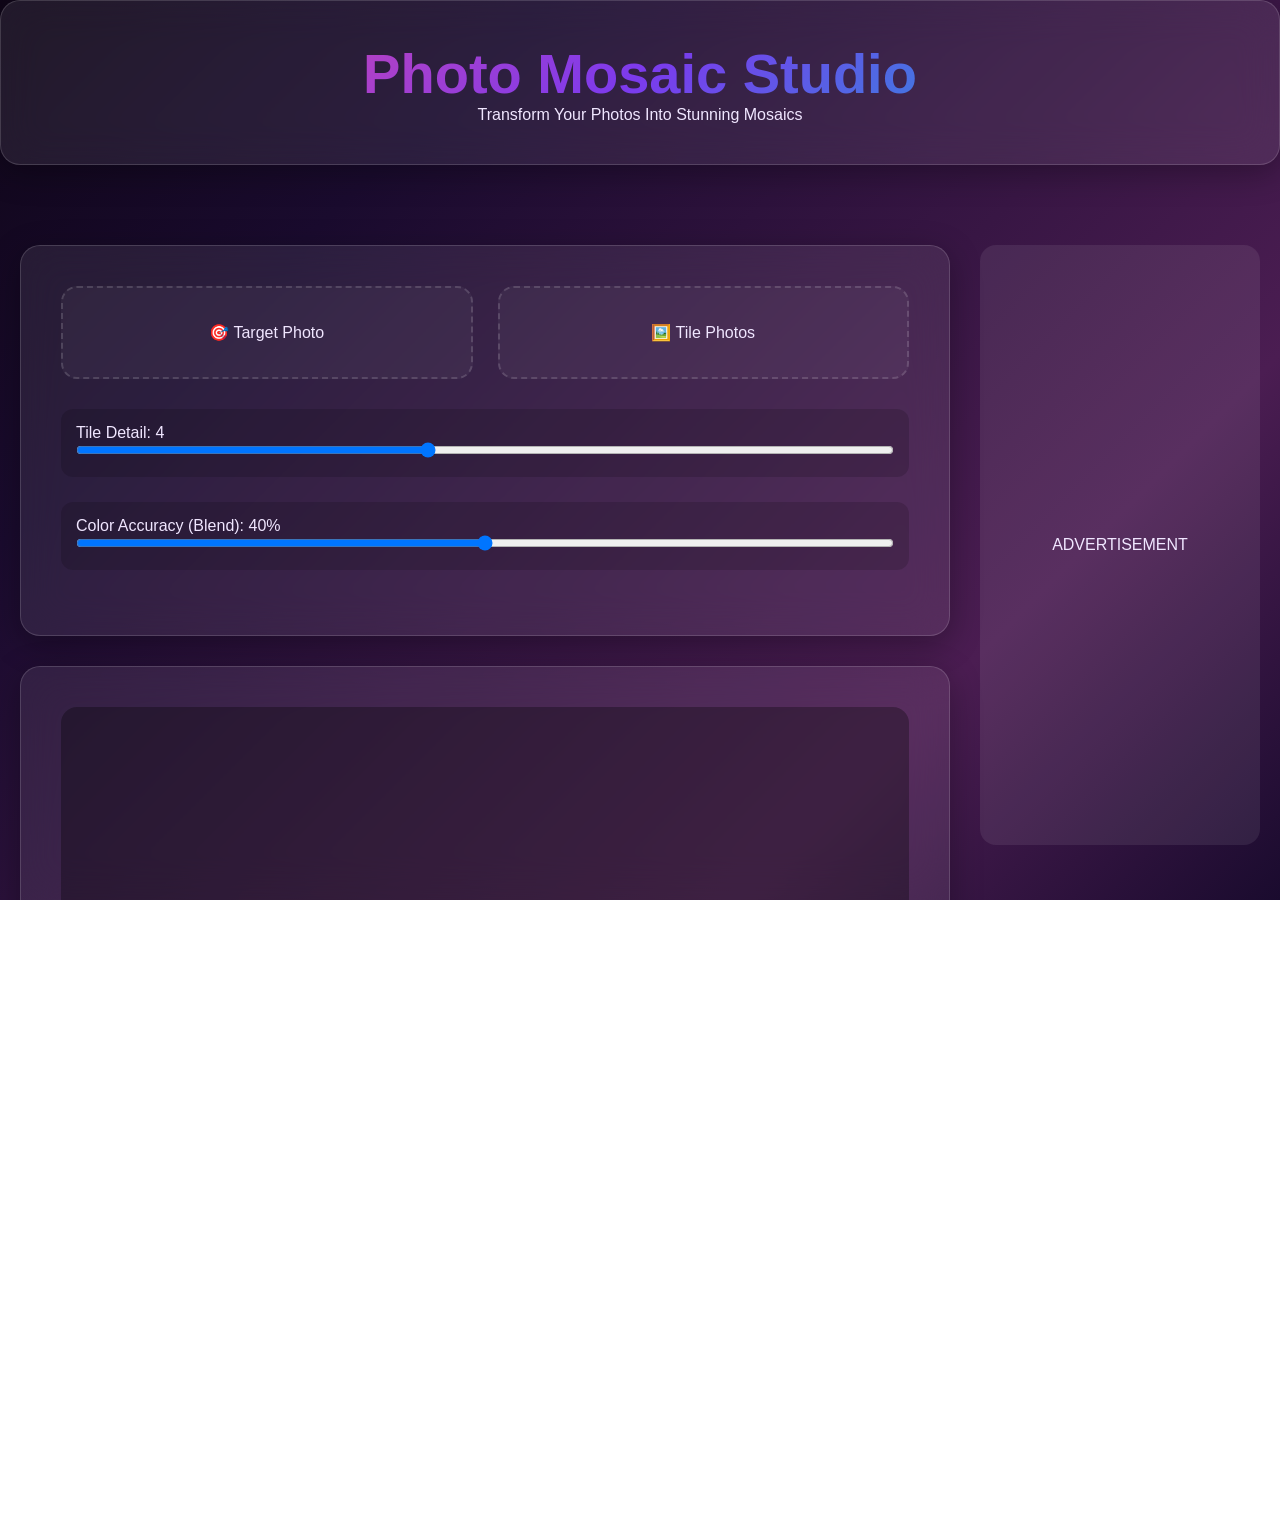
==== commit 50939ead: "t" ====
--- a/index.html
+++ b/index.html
@@ -8,11 +8,7 @@
     <script async src="https://pagead2.googlesyndication.com/pagead/js/adsbygoogle.js?client=ca-pub-6569752096572639" crossorigin="anonymous"></script>
 
     <style>
-        * {
-            margin: 0;
-            padding: 0;
-            box-sizing: border-box;
-        }
+        * { margin: 0; padding: 0; box-sizing: border-box; }
 
         :root {
             --color-bg-primary: #0f0618;
@@ -29,8 +25,7 @@
         }
 
         html, body {
-            width: 100%;
-            height: 100%;
+            width: 100%; height: 100%;
             background: linear-gradient(135deg, #0f0618 0%, #1a0b2e 25%, #4b1d52 75%, #1a0b2e 100%);
             background-attachment: fixed;
             font-family: 'Segoe UI', Tahoma, Geneva, Verdana, sans-serif;
@@ -38,38 +33,13 @@
             overflow-x: hidden;
         }
 
-        body::before {
-            content: '';
-            position: fixed;
-            top: 0;
-            left: 0;
-            width: 100%;
-            height: 100%;
-            background: 
-                radial-gradient(circle at 20% 50%, rgba(124, 58, 237, 0.1) 0%, transparent 50%),
-                radial-gradient(circle at 80% 80%, rgba(236, 72, 153, 0.1) 0%, transparent 50%);
-            pointer-events: none;
-            z-index: 1;
-        }
-
-        .container {
-            max-width: 1400px;
-            margin: 0 auto;
-            padding: 20px;
-            position: relative;
-            z-index: 2;
-        }
-
-        header {
-            text-align: center;
-            margin-bottom: 60px;
-            animation: slideDown 0.8s ease-out;
-        }
+        .container { max-width: 1400px; margin: 0 auto; padding: 20px; position: relative; z-index: 2; }
+
+        header { text-align: center; margin-bottom: 60px; }
 
         .header-content {
             background: var(--glass-bg);
             backdrop-filter: blur(20px);
-            -webkit-backdrop-filter: blur(20px);
             border: 1px solid var(--glass-border);
             border-radius: 20px;
             padding: 40px 30px;
@@ -79,467 +49,80 @@
         h1 {
             font-size: clamp(2rem, 8vw, 3.5rem);
             font-weight: 700;
-            margin-bottom: 10px;
             background: linear-gradient(135deg, #ec4899, #7c3aed, #06b6d4);
             -webkit-background-clip: text;
             -webkit-text-fill-color: transparent;
             background-clip: text;
         }
 
-        .subtitle {
-            font-size: 1.1rem;
-            color: var(--color-text-secondary);
-            font-weight: 300;
-            letter-spacing: 2px;
-            text-transform: uppercase;
-        }
-
-        .ad-container-top {
-            background: var(--glass-bg);
-            backdrop-filter: blur(15px);
-            border: 1px solid var(--glass-border);
-            border-radius: 16px;
-            padding: 40px;
-            text-align: center;
-            margin-bottom: 40px;
-            box-shadow: var(--shadow-soft);
-            min-height: 120px;
-            display: flex;
-            align-items: center;
-            justify-content: center;
-            color: var(--color-text-secondary);
-        }
-
-        .main-grid {
-            display: grid;
-            grid-template-columns: 1fr 280px;
-            gap: 30px;
-            margin-bottom: 40px;
-        }
-
-        @media (max-width: 1024px) {
-            .main-grid {
-                grid-template-columns: 1fr;
-            }
-            .ad-container-sidebar {
-                display: none !important;
-            }
-        }
-
-        .upload-section {
+        .main-grid { display: grid; grid-template-columns: 1fr 280px; gap: 30px; margin-bottom: 40px; }
+
+        @media (max-width: 1024px) { .main-grid { grid-template-columns: 1fr; } .ad-container-sidebar { display: none !important; } }
+
+        .upload-section, .canvas-section {
             background: var(--glass-bg);
             backdrop-filter: blur(20px);
             border: 1px solid var(--glass-border);
             border-radius: 20px;
             padding: 40px;
             box-shadow: var(--shadow-soft);
-            animation: fadeInUp 0.8s ease-out 0.2s both;
-        }
-
-        .upload-title {
-            font-size: 1.4rem;
-            font-weight: 600;
             margin-bottom: 30px;
-            color: var(--color-white);
-        }
-
-        .upload-grid {
-            display: grid;
-            grid-template-columns: 1fr 1fr;
-            gap: 25px;
-            margin-bottom: 30px;
-        }
-
-        @media (max-width: 768px) {
-            .upload-grid {
-                grid-template-columns: 1fr;
-            }
-        }
+        }
+
+        .upload-grid { display: grid; grid-template-columns: 1fr 1fr; gap: 25px; margin-bottom: 30px; }
 
         .upload-box {
             border: 2px dashed var(--glass-border);
             border-radius: 16px;
             padding: 35px 20px;
             text-align: center;
-            cursor: pointer;
             background: rgba(255, 255, 255, 0.04);
             transition: var(--transition);
         }
 
-        .upload-box:hover {
-            border-color: var(--color-purple-light);
-            background: rgba(124, 58, 237, 0.08);
-            box-shadow: 0 0 30px rgba(124, 58, 237, 0.2);
-        }
-
-        .upload-box input[type="file"] {
-            display: none;
-        }
-
-        .upload-label {
-            display: flex;
-            flex-direction: column;
-            align-items: center;
-            gap: 12px;
-            cursor: pointer;
-        }
-
-        .upload-icon {
-            font-size: 2.5rem;
-            animation: float 3s ease-in-out infinite;
-        }
-
-        .upload-text {
-            font-weight: 600;
-            color: var(--color-white);
-            font-size: 1rem;
-        }
-
-        .upload-subtext {
-            font-size: 0.85rem;
-            color: var(--color-text-secondary);
-        }
-
-        .preview-section {
-            margin-bottom: 20px;
-            display: none;
-        }
-
-        .preview-section.show {
-            display: block;
-        }
-
-        .preview-label {
-            font-weight: 600;
-            color: var(--color-white);
-            margin-bottom: 12px;
-            display: block;
-            font-size: 0.95rem;
-        }
-
-        .preview-grid {
-            display: grid;
-            grid-template-columns: repeat(auto-fill, minmax(60px, 1fr));
-            gap: 10px;
-        }
-
-        .preview-item {
-            position: relative;
-            border-radius: 10px;
-            overflow: hidden;
-            aspect-ratio: 1;
-            background: var(--color-text-secondary);
-            border: 1px solid var(--glass-border);
-            animation: scaleIn 0.3s ease-out;
-        }
-
-        .preview-item img {
-            width: 100%;
-            height: 100%;
-            object-fit: cover;
-        }
-
-        .preview-remove {
-            position: absolute;
-            top: 4px;
-            right: 4px;
-            width: 24px;
-            height: 24px;
-            background: rgba(0, 0, 0, 0.6);
-            color: white;
-            border: none;
-            border-radius: 50%;
-            cursor: pointer;
-            opacity: 0;
-            transition: var(--transition);
-        }
-
-        .preview-item:hover .preview-remove {
-            opacity: 1;
-        }
-
-        .preview-remove:hover {
-            background: rgba(236, 72, 153, 0.8);
-        }
-
-        .detail-control {
-            margin-bottom: 25px;
-        }
-
-        .detail-label {
-            font-weight: 600;
-            color: var(--color-white);
-            margin-bottom: 10px;
-            display: block;
-        }
-
-        input[type="range"] {
-            width: 100%;
-            height: 6px;
-            border-radius: 5px;
-            background: rgba(255, 255, 255, 0.1);
-            -webkit-appearance: none;
-            cursor: pointer;
-        }
-
-        input[type="range"]::-webkit-slider-thumb {
-            -webkit-appearance: none;
-            width: 20px;
-            height: 20px;
-            border-radius: 50%;
-            background: linear-gradient(135deg, #7c3aed, #ec4899);
-            cursor: pointer;
-            box-shadow: 0 0 15px rgba(124, 58, 237, 0.5);
-        }
-
-        input[type="range"]::-moz-range-thumb {
-            width: 20px;
-            height: 20px;
-            border-radius: 50%;
-            background: linear-gradient(135deg, #7c3aed, #ec4899);
-            cursor: pointer;
-            box-shadow: 0 0 15px rgba(124, 58, 237, 0.5);
-            border: none;
-        }
-
-        .canvas-section {
-            background: var(--glass-bg);
-            backdrop-filter: blur(20px);
-            border: 1px solid var(--glass-border);
-            border-radius: 20px;
-            padding: 40px;
-            box-shadow: var(--shadow-soft);
-            animation: fadeInUp 0.8s ease-out 0.4s both;
-        }
-
-        .canvas-title {
-            font-size: 1.4rem;
-            font-weight: 600;
-            margin-bottom: 25px;
-            color: var(--color-white);
-        }
+        .upload-box input { display: none; }
+
+        .detail-control { margin-bottom: 25px; background: rgba(0, 0, 0, 0.15); padding: 15px; border-radius: 12px; }
+
+        input[type="range"] { width: 100%; cursor: pointer; }
+
+        #mosaicCanvas { max-width: 100%; display: none; border-radius: 12px; margin: 0 auto; }
 
         .canvas-wrapper {
-            background: rgba(0, 0, 0, 0.3);
-            border-radius: 16px;
-            padding: 20px;
-            display: flex;
-            justify-content: center;
-            align-items: center;
-            min-height: 400px;
-            margin-bottom: 25px;
-            border: 1px solid rgba(255, 255, 255, 0.1);
-            overflow: auto;
-        }
-
-        #mosaicCanvas {
-            max-width: 100%;
-            height: auto;
-            border-radius: 12px;
-            box-shadow: 0 0 40px rgba(124, 58, 237, 0.3);
-            display: none;
-        }
-
-        .canvas-placeholder {
-            color: var(--color-text-secondary);
-            text-align: center;
-        }
-
-        .button-group {
-            display: grid;
-            grid-template-columns: 1fr 1fr;
-            gap: 15px;
-        }
-
-        @media (max-width: 768px) {
-            .button-group {
-                grid-template-columns: 1fr;
-            }
-        }
-
-        button {
-            padding: 15px 30px;
-            border: none;
-            border-radius: 12px;
-            font-size: 1rem;
-            font-weight: 600;
-            cursor: pointer;
-            transition: var(--transition);
-            text-transform: uppercase;
-            letter-spacing: 1px;
-        }
-
-        .btn-generate {
-            background: linear-gradient(135deg, #7c3aed, #ec4899);
-            color: white;
-            box-shadow: 0 0 30px rgba(124, 58, 237, 0.4);
-        }
-
-        .btn-generate:hover:not(:disabled) {
-            transform: translateY(-3px);
-            box-shadow: 0 0 50px rgba(124, 58, 237, 0.6);
-        }
-
-        .btn-generate:disabled {
-            opacity: 0.5;
-            cursor: not-allowed;
-        }
-
-        .btn-download {
-            background: var(--glass-bg);
-            color: var(--color-white);
-            border: 2px solid var(--color-purple-light);
-            box-shadow: var(--shadow-soft);
-        }
-
-        .btn-download:hover:not(:disabled) {
-            background: rgba(124, 58, 237, 0.2);
-            box-shadow: 0 0 40px rgba(124, 58, 237, 0.4);
-            transform: translateY(-3px);
-        }
-
-        .btn-download:disabled {
-            opacity: 0.5;
-            cursor: not-allowed;
-        }
-
-        .ad-container-sidebar {
-            background: var(--glass-bg);
-            backdrop-filter: blur(15px);
-            border: 1px solid var(--glass-border);
-            border-radius: 16px;
-            padding: 30px 20px;
-            text-align: center;
-            box-shadow: var(--shadow-soft);
-            min-height: 600px;
-            display: flex;
-            align-items: center;
-            justify-content: center;
-            color: var(--color-text-secondary);
-            animation: fadeInUp 0.8s ease-out 0.3s both;
-        }
-
-        footer {
-            text-align: center;
-            padding: 40px 20px;
-            color: var(--color-text-secondary);
-            font-size: 0.95rem;
-            margin-top: 60px;
-        }
+            background: rgba(0, 0, 0, 0.3); border-radius: 16px; min-height: 400px;
+            display: flex; justify-content: center; align-items: center; overflow: auto; margin-bottom: 25px;
+        }
+
+        .button-group { display: grid; grid-template-columns: 1fr 1fr; gap: 15px; }
+
+        button { padding: 15px; border: none; border-radius: 12px; font-weight: 600; cursor: pointer; transition: var(--transition); }
+        .btn-generate { background: linear-gradient(135deg, #7c3aed, #ec4899); color: white; }
+        .btn-download { background: var(--glass-bg); color: white; border: 2px solid var(--color-purple-light); }
 
         .modal-overlay {
-            display: none;
-            position: fixed;
-            top: 0;
-            left: 0;
-            right: 0;
-            bottom: 0;
-            background: rgba(0, 0, 0, 0.6);
-            backdrop-filter: blur(8px);
-            z-index: 1000;
-        }
-
-        .modal-overlay.active {
-            display: flex;
-            align-items: center;
-            justify-content: center;
-        }
+            display: none; position: fixed; top: 0; left: 0; right: 0; bottom: 0;
+            background: rgba(0, 0, 0, 0.6); backdrop-filter: blur(8px); z-index: 1000;
+        }
+
+        .modal-overlay.active { display: flex; align-items: center; justify-content: center; }
 
         .modal-content {
-            background: var(--glass-bg);
-            backdrop-filter: blur(30px);
-            border: 1px solid var(--glass-border);
-            border-radius: 25px;
-            padding: 50px;
-            max-width: 500px;
-            width: 90%;
-            text-align: center;
-            box-shadow: 0 20px 60px rgba(0, 0, 0, 0.4);
-            position: relative;
-        }
-
-        .modal-close {
-            position: absolute;
-            top: 20px;
-            right: 20px;
-            background: rgba(255, 255, 255, 0.1);
-            border: none;
-            color: var(--color-white);
-            width: 40px;
-            height: 40px;
-            border-radius: 50%;
-            cursor: pointer;
-            font-size: 1.5rem;
-            transition: var(--transition);
-        }
-
-        .modal-close:hover {
-            background: rgba(236, 72, 153, 0.3);
-            transform: rotate(90deg);
-        }
-
-        .modal-icon {
-            font-size: 3rem;
-            margin-bottom: 20px;
-        }
-
-        .modal-title {
-            font-size: 1.8rem;
-            font-weight: 700;
-            margin-bottom: 15px;
-            color: var(--color-white);
-        }
-
-        .modal-text {
-            color: var(--color-text-secondary);
-            margin-bottom: 30px;
-            line-height: 1.6;
+            background: var(--glass-bg); backdrop-filter: blur(30px); border: 1px solid var(--glass-border);
+            border-radius: 25px; padding: 40px; text-align: center; max-width: 500px;
         }
 
         .upi-handle {
             background: linear-gradient(135deg, rgba(124, 58, 237, 0.2), rgba(236, 72, 153, 0.2));
             border: 1px solid rgba(124, 58, 237, 0.3);
-            border-radius: 12px;
-            padding: 20px;
-            margin: 20px 0;
-            font-family: 'Courier New', monospace;
-            font-size: 1.1rem;
-            font-weight: 600;
-            color: var(--color-white);
-            letter-spacing: 0.5px;
-            transition: var(--transition);
-            cursor: pointer;
-            display: inline-block;
-            text-decoration: none;
-        }
-
-        .upi-handle:hover {
-            background: linear-gradient(135deg, rgba(124, 58, 237, 0.3), rgba(236, 72, 153, 0.3));
-            box-shadow: 0 0 30px rgba(124, 58, 237, 0.2);
-        }
-
-        .btn-close {
-            background: linear-gradient(135deg, #7c3aed, #ec4899);
-            color: white;
-            padding: 12px 30px;
-            font-size: 0.95rem;
-            margin-top: 20px;
-            box-shadow: 0 0 20px rgba(124, 58, 237, 0.3);
-        }
-
-        .btn-close:hover {
-            transform: translateY(-2px);
-            box-shadow: 0 0 40px rgba(124, 58, 237, 0.5);
-        }
-
+            border-radius: 12px; padding: 15px; margin: 20px 0;
+            font-family: monospace; color: white; display: inline-block;
+        }
+
+        footer { text-align: center; padding: 40px 20px; color: var(--color-text-secondary); margin-top: 60px; }
+        
         .status-message {
-            background: rgba(124, 58, 237, 0.2);
-            border-left: 4px solid var(--color-purple-light);
-            color: var(--color-white);
-            padding: 15px 20px;
-            border-radius: 8px;
-            margin-bottom: 20px;
-            display: none;
+            background: rgba(124, 58, 237, 0.2); border-left: 4px solid var(--color-purple-light);
+            padding: 15px; border-radius: 8px; margin-bottom: 20px; display: none;
         }
 
         .status-message.show {
@@ -549,57 +132,6 @@
         .status-message.error {
             background: rgba(236, 72, 153, 0.2);
             border-left-color: #ec4899;
-        }
-
-        /* Feedback Button & Form Styles */
-        .btn-floating {
-            position: fixed;
-            bottom: 30px;
-            right: 30px;
-            background: linear-gradient(135deg, var(--color-purple-light), var(--color-accent));
-            color: white;
-            border: none;
-            border-radius: 50%;
-            width: 60px;
-            height: 60px;
-            font-size: 1.5rem;
-            cursor: pointer;
-            box-shadow: 0 0 20px rgba(124, 58, 237, 0.4);
-            z-index: 999;
-            transition: var(--transition);
-            display: flex;
-            align-items: center;
-            justify-content: center;
-        }
-
-        .btn-floating:hover {
-            transform: translateY(-5px) scale(1.05);
-            box-shadow: 0 0 30px rgba(124, 58, 237, 0.6);
-        }
-
-        .glass-input {
-            width: 100%;
-            background: rgba(255, 255, 255, 0.05);
-            border: 1px solid var(--glass-border);
-            border-radius: 12px;
-            padding: 15px;
-            color: var(--color-white);
-            margin-bottom: 20px;
-            font-family: inherit;
-            font-size: 1rem;
-            transition: var(--transition);
-            resize: vertical;
-        }
-
-        .glass-input:focus {
-            outline: none;
-            border-color: var(--color-purple-light);
-            background: rgba(124, 58, 237, 0.1);
-            box-shadow: 0 0 15px rgba(124, 58, 237, 0.2);
-        }
-
-        .glass-input::placeholder {
-            color: rgba(255, 255, 255, 0.4);
         }
 
         @keyframes slideDown {
@@ -632,109 +164,75 @@
     </header>
 
     <div class="container">
-        <div class="ad-container-top">📌 ADVERTISEMENT (728x90 or responsive banner)</div>
-
         <div class="main-grid">
             <div>
                 <div class="upload-section">
-                    <div class="upload-title">📤 Upload Your Photos</div>
-                    
                     <div class="upload-grid">
                         <div class="upload-box">
-                            <label class="upload-label">
-                                <div class="upload-icon">🎯</div>
-                                <div class="upload-text">Main Target Photo</div>
-                                <div class="upload-subtext">JPG, PNG (1 file)</div>
+                            <label style="cursor: pointer;">
+                                <div>🎯 Target Photo</div>
                                 <input type="file" id="targetInput" accept="image/*">
                             </label>
                         </div>
-
                         <div class="upload-box">
-                            <label class="upload-label">
-                                <div class="upload-icon">🖼️</div>
-                                <div class="upload-text">Tile Photos</div>
-                                <div class="upload-subtext">Up to 50 photos</div>
+                            <label style="cursor: pointer;">
+                                <div>🖼️ Tile Photos</div>
                                 <input type="file" id="tilesInput" accept="image/*" multiple>
                             </label>
                         </div>
                     </div>
-
-                    <div class="preview-section" id="targetPreviewSection">
-                        <label class="preview-label">Target Photo:</label>
-                        <div style="width: 100px; height: 100px; position: relative;">
-                            <div class="preview-item">
-                                <img id="targetImg" alt="Target">
-                                <button class="preview-remove" onclick="removeTarget()">&times;</button>
-                            </div>
-                        </div>
+                    <div class="detail-control">
+                        <label>Tile Detail: <span id="detailValue">4</span></label>
+                        <input type="range" id="detailSlider" min="1" max="8" value="4">
                     </div>
-
-                    <div class="preview-section" id="tilesPreviewSection">
-                        <label class="preview-label">Tile Photos (<span id="tileCount">0</span>/50):</label>
-                        <div class="preview-grid" id="tilesPreview"></div>
+                    <div class="detail-control">
+                        <label>Color Accuracy (Blend): <span id="blendValue">40%</span></label>
+                        <input type="range" id="blendSlider" min="0" max="80" value="40" step="5">
                     </div>
-
-                    <div class="detail-control">
-                        <label class="detail-label">Detail Level: <span id="detailValue">4</span></label>
-                        <input type="range" id="detailSlider" min="1" max="8" value="4">
-                        <div style="font-size: 0.8rem; color: var(--color-text-secondary); margin-top: 8px;">
-                            <span id="tileInfo">High Detail (Recommended) • Tile: ~8px</span>
-                        </div>
-                    </div>
-
                     <div class="status-message" id="statusMessage"></div>
                 </div>
 
                 <div class="canvas-section">
-                    <div class="canvas-title">🎨 Mosaic Preview</div>
                     <div class="canvas-wrapper">
                         <canvas id="mosaicCanvas"></canvas>
-                        <div class="canvas-placeholder" id="canvasPlaceholder">
-                            Upload photos to generate mosaic preview
-                        </div>
+                        <div id="canvasPlaceholder">Upload photos to begin</div>
                     </div>
-
                     <div class="button-group">
-                        <button class="btn-generate" id="generateBtn" onclick="generateMosaic()">
-                            Generate Mosaic
-                        </button>
-                        <button class="btn-download" id="downloadBtn" onclick="downloadMosaic4K()" disabled>
-                            Download 4K Mosaic
-                        </button>
+                        <button class="btn-generate" onclick="generateMosaic()" id="generateBtn">Generate Mosaic</button>
+                        <button class="btn-download" onclick="downloadMosaic4K()" id="downloadBtn" disabled>Download 4K</button>
                     </div>
                 </div>
             </div>
-
-            <div class="ad-container-sidebar">📢 ADVERTISEMENT<br>(300x600 responsive sidebar)</div>
+            <div class="ad-container-sidebar" style="background: var(--glass-bg); border-radius: 16px; height: 600px; display: flex; align-items: center; justify-content: center;">
+                ADVERTISEMENT
+            </div>
         </div>
 
         <footer>
-            <div style="border-top: 1px solid var(--glass-border); padding-top: 30px; margin-top: 20px;">
-                <p style="margin-bottom: 15px;">&copy; 2026 yuvi31.in | Made by Yuvraj</p>
-                <a href="/privacy.html" style="color: var(--color-purple-light); text-decoration: none; margin: 0 10px; font-weight: 600;">Privacy Policy</a> | 
-                <a href="/terms.html" style="color: var(--color-purple-light); text-decoration: none; margin: 0 10px; font-weight: 600;">Terms of Service</a> | 
-                <a href="/contact.html" style="color: var(--color-purple-light); text-decoration: none; margin: 0 10px; font-weight: 600;">Contact</a>
+            <div style="border-top: 1px solid var(--glass-border); padding-top: 30px;">
+                <p>&copy; 2026 yuvi31.in | Made by Yuvraj</p>
+                <div style="margin-top: 15px;">
+                    <a href="/privacy.html" style="color: var(--color-purple-light); text-decoration: none; margin: 0 10px;">Privacy Policy</a> | 
+                    <a href="/terms.html" style="color: var(--color-purple-light); text-decoration: none; margin: 0 10px;">Terms of Service</a> | 
+                    <a href="/contact.html" style="color: var(--color-purple-light); text-decoration: none; margin: 0 10px;">Contact</a>
+                </div>
             </div>
         </footer>
     </div>
 
     <div class="modal-overlay" id="supportModal">
         <div class="modal-content">
-            <button class="modal-close" onclick="closeModal()">&times;</button>
-            <div class="modal-icon">🎉</div>
-            <div class="modal-title">Thank You!</div>
-            <div class="modal-text">
-                Thank you for using Photo Mosaic Studio! If you loved this tool, please support the creator.
-            </div>
-            <div style="font-size: 0.9rem; color: var(--color-text-secondary); margin: 20px 0;">Support via UPI:</div>
-            <a href="upi://pay?pa=kartikyuvrajgupta-1@oksbi&pn=Photo%20Mosaic%20Studio&tr=Support&tn=Support%20Creator" 
-               style="text-decoration: none;">
+            <div style="font-size: 3rem;">🎉</div>
+            <h2>Thank You!</h2>
+            <p style="margin: 15px 0;">If you loved this tool, please support the creator.</p>
+            <div style="font-size: 0.9rem; color: var(--color-text-secondary);">Support via UPI:</div>
+            
+            <a href="upi://pay?pa=kartikyuvrajgupta-1@oksbi&pn=Photo%20Mosaic%20Studio&tr=Support&tn=Support%20Creator" style="text-decoration: none;">
                 <div class="upi-handle">💳 kartikyuvrajgupta-1@oksbi</div>
             </a>
-            <div style="font-size: 0.8rem; color: var(--color-text-secondary); margin-top: 15px;">
-                📱 Tap to open PayTM, Google Pay, or any payment app
-            </div>
-            <button class="btn-close" onclick="closeModal()">Close</button>
+            
+            <p style="font-size: 0.8rem; opacity: 0.7;">Tap to open PayTM, Google Pay, or any UPI app.</p>
+            <button class="btn-download" onclick="closeModal()" style="margin-top: 20px; width: 100%;">Close</button>
         </div>
     </div>
 
@@ -768,6 +266,7 @@
         let isGenerating = false;
         let tileColorCache = {}; 
 
+        // UPDATED: Added levels 7 (2px) and 8 (1px)
         const detailLevels = { 1: 18, 2: 14, 3: 10, 4: 8, 5: 6, 6: 4, 7: 2, 8: 1 }; 
 
         function rgbToLab(r, g, b) {
@@ -869,7 +368,8 @@
             document.getElementById('targetInput').addEventListener('change', handleTargetUpload);
             document.getElementById('tilesInput').addEventListener('change', handleTilesUpload);
             
-            document.getElementById('detailSlider').addEventListener('input', (e) => {
+            // UPDATED: Added text descriptions for new levels
+            document.getElementById('detailSlider').addEventListener('change', (e) => {
                 const val = e.target.value;
                 document.getElementById('detailValue').textContent = val;
                 const sizes = { 
@@ -899,84 +399,54 @@
                 return;
             }
             const reader = new FileReader();
-            reader.onload = (e) => {
+            reader.onload = (ev) => {
                 const img = new Image();
-                img.onload = () => {
-                    targetImage = img;
-                    document.getElementById('targetImg').src = img.src;
-                    document.getElementById('targetPreviewSection').classList.add('show');
-                    showStatus('✅ Target photo uploaded!');
-                };
-                img.src = e.target.result;
+                img.onload = () => { targetImage = img; };
+                img.src = ev.target.result;
             };
             reader.readAsDataURL(file);
-        }
+        };
 
         function handleTilesUpload() {
             const files = document.getElementById('tilesInput').files;
-            if (tileImages.length + files.length > 50) {
-                showStatus('❌ Maximum 50 photos total', true);
+            if (files.length > 50) {
+                showStatus('❌ Maximum 50 photos', true);
                 return;
             }
-            
+            tileImages = [];
+            tileColorCache = {}; 
             let loaded = 0;
-            let errorCount = 0;
             const validFiles = Array.from(files).filter(f => f.type.startsWith('image/'));
-            
             if (validFiles.length === 0) {
-                showStatus('❌ No valid image files selected', true);
+                showStatus('❌ No image files selected', true);
                 return;
             }
-
-            const idOffset = Date.now(); 
-
             validFiles.forEach((file, i) => {
                 const reader = new FileReader();
-                reader.onload = (e) => {
+                reader.onload = (ev) => {
                     const img = new Image();
                     img.onload = () => {
-                        tileImages.push({ img, id: idOffset + i });
-                        checkFinished();
-                    };
-                    img.onerror = () => {
-                        errorCount++;
-                        checkFinished();
+                        tileImages.push({ img, id: i });
+                        loaded++;
+                        if (loaded === validFiles.length) {
+                            showTilesPreview();
+                            showStatus(`✅ ${tileImages.length} tiles loaded!`);
+                        }
                     };
                     img.src = e.target.result;
                 };
                 reader.readAsDataURL(file);
             });
-
-            function checkFinished() {
-                loaded++;
-                if (loaded === validFiles.length) {
-                    showTilesPreview();
-                    let msg = `✅ ${tileImages.length} tiles loaded!`;
-                    if (errorCount > 0) msg += ` (${errorCount} failed)`;
-                    showStatus(msg);
-                }
-            }
         }
 
         function showTilesPreview() {
             const preview = document.getElementById('tilesPreview');
             document.getElementById('tileCount').textContent = tileImages.length;
-            preview.innerHTML = ''; 
-            
+            preview.innerHTML = '';
             tileImages.forEach(t => {
                 const div = document.createElement('div');
                 div.className = 'preview-item';
-                
-                const imgClone = document.createElement('img');
-                imgClone.src = t.img.src;
-                div.appendChild(imgClone);
-
-                const btn = document.createElement('button');
-                btn.className = 'preview-remove';
-                btn.innerHTML = '&times;';
-                btn.onclick = () => removeTile(t.id);
-                div.appendChild(btn);
-
+                div.innerHTML = `<img src="${t.img.src}"><button class="preview-remove" onclick="removeTile(${t.id})">&times;</button>`;
                 preview.appendChild(div);
             });
             document.getElementById('tilesPreviewSection').classList.add('show');
@@ -1006,10 +476,7 @@
             el.classList.add('show');
             if (isErr) el.classList.add('error');
             else el.classList.remove('error');
-            
-            if (!msg.includes('%') && !msg.includes('...')) {
-                setTimeout(() => el.classList.remove('show'), 4000);
-            }
+            if (!msg.includes('%')) setTimeout(() => el.classList.remove('show'), 4000);
         }
 
         function generateMosaic() {
@@ -1070,8 +537,7 @@
                 const totalTiles = tilesX * tilesY;
                 
                 let processed = 0;
-
-                const batchSize = Math.max(50, Math.min(2500, Math.floor(totalTiles / 100)));
+                const batchSize = Math.max(10, Math.floor(totalTiles / 30));
 
                 showStatus(`🎨 Processing 0/${totalTiles} tiles...`);
                 await new Promise(r => setTimeout(r, 10));
@@ -1156,64 +622,17 @@
         }
 
         function downloadMosaic4K() {
-            if (!mosaicGenerated) return;
             const canvas = document.getElementById('mosaicCanvas');
-            const maxDim = Math.max(canvas.width, canvas.height);
-            const scale = maxDim < 3840 ? 3840 / maxDim : 1;
-            const nc = document.createElement('canvas');
-            nc.width = Math.round(canvas.width * scale);
-            nc.height = Math.round(canvas.height * scale);
-            const ctx = nc.getContext('2d');
-            ctx.imageSmoothingEnabled = false;
-            ctx.drawImage(canvas, 0, 0, nc.width, nc.height);
-            nc.toBlob((blob) => {
-                const url = URL.createObjectURL(blob);
-                const link = document.createElement('a');
-                link.href = url;
-                link.download = `mosaic-${Date.now()}.png`;
-                document.body.appendChild(link);
-                link.click();
-                document.body.removeChild(link);
-                URL.revokeObjectURL(url);
-                setTimeout(() => openModal(), 500);
-            }, 'image/png');
-        }
-
-        function openModal() {
+            const link = document.createElement('a');
+            link.download = 'mosaic.png';
+            link.href = canvas.toDataURL();
+            link.click();
             document.getElementById('supportModal').classList.add('active');
         }
 
         function closeModal() {
             document.getElementById('supportModal').classList.remove('active');
         }
-
-        // Feedback Modal Logic
-        function openFeedback() {
-            document.getElementById('feedbackModal').classList.add('active');
-        }
-
-        function closeFeedback() {
-            document.getElementById('feedbackModal').classList.remove('active');
-            document.getElementById('feedbackForm').reset();
-        }
-
-        function submitFeedback(event) {
-            event.preventDefault(); 
-            
-            const name = document.getElementById('fbName').value;
-            const email = document.getElementById('fbEmail').value;
-            const message = document.getElementById('fbMessage').value;
-
-            // Later, connect this to Formspree, EmailJS, or your backend.
-            console.log("Feedback Submitted:", { name, email, message });
-
-            closeFeedback();
-            showStatus('✨ Thank you for your feedback!');
-        }
-
-        document.getElementById('feedbackModal').addEventListener('click', (e) => {
-            if (e.target.id === 'feedbackModal') closeFeedback();
-        });
     </script>
 </body>
-</html>+</html>
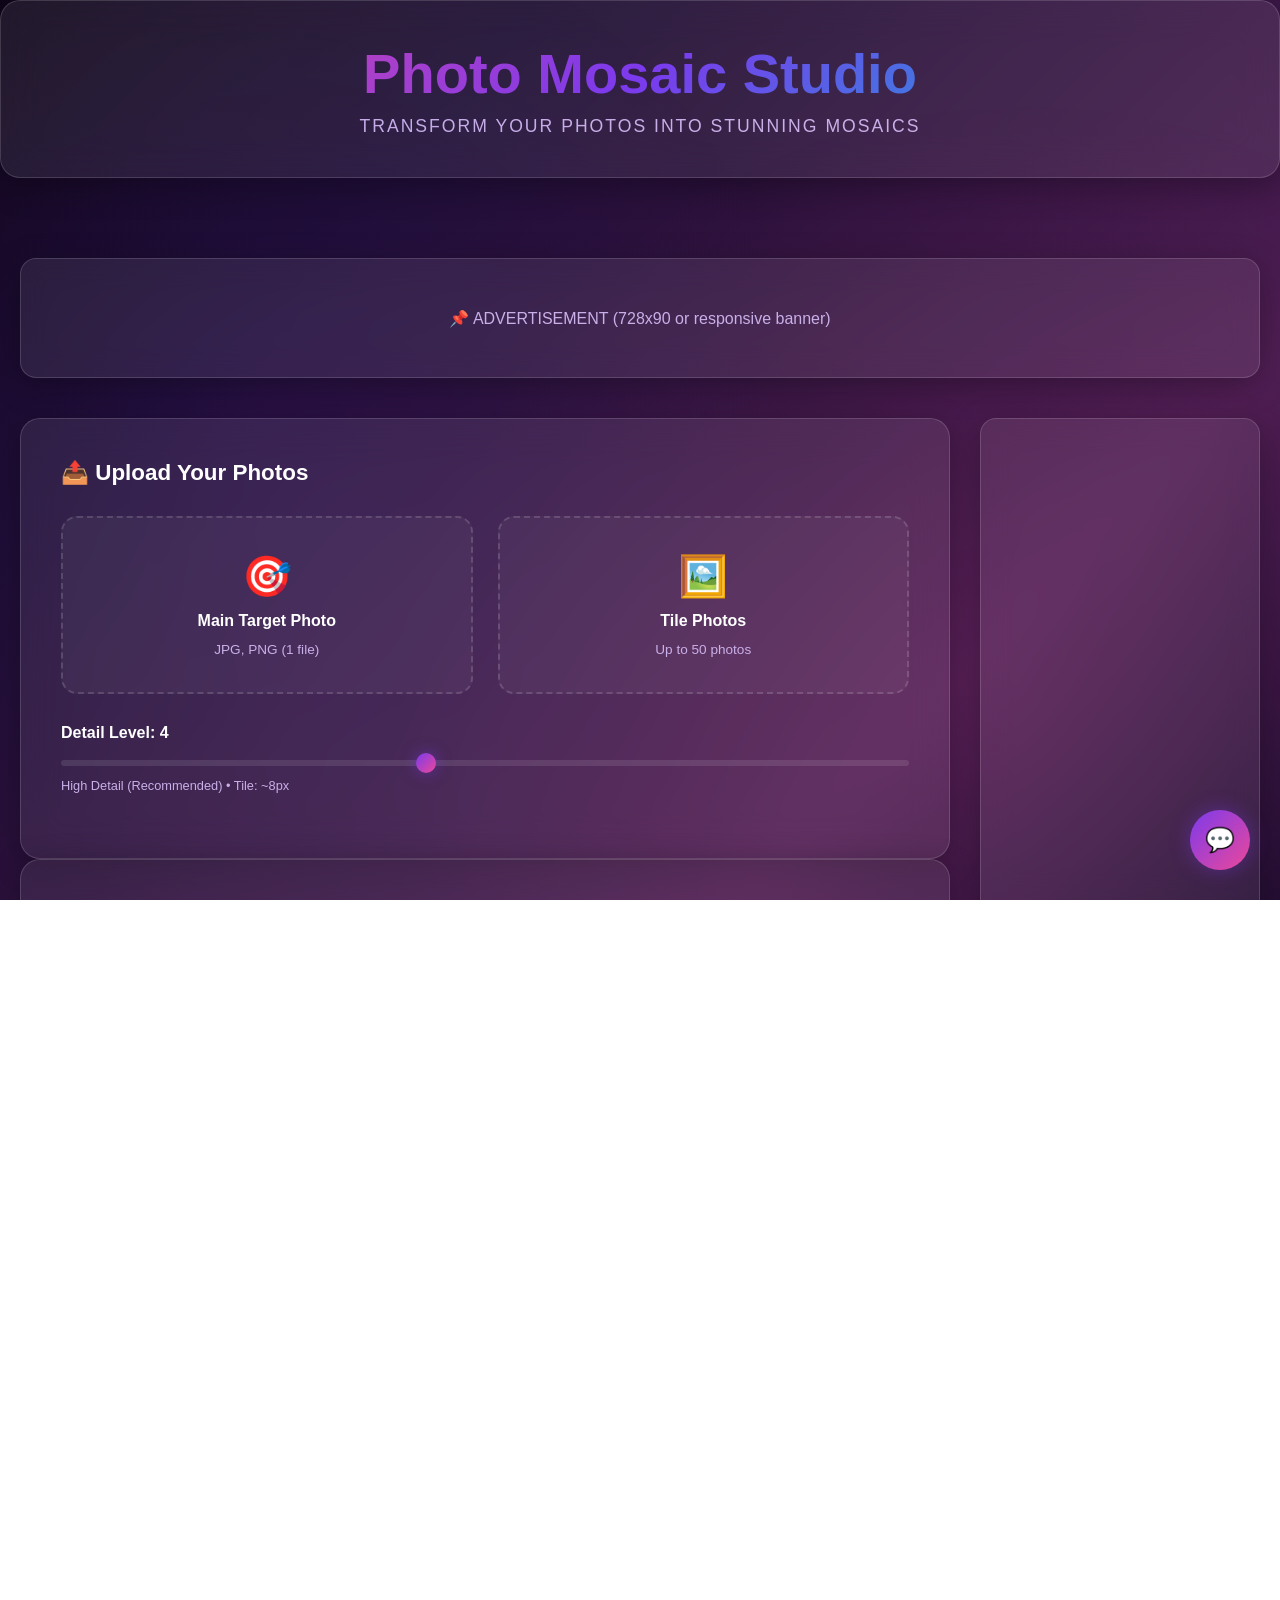
==== commit 877eee96: "Update index.html" ====
--- a/index.html
+++ b/index.html
@@ -8,7 +8,11 @@
     <script async src="https://pagead2.googlesyndication.com/pagead/js/adsbygoogle.js?client=ca-pub-6569752096572639" crossorigin="anonymous"></script>
 
     <style>
-        * { margin: 0; padding: 0; box-sizing: border-box; }
+        * {
+            margin: 0;
+            padding: 0;
+            box-sizing: border-box;
+        }
 
         :root {
             --color-bg-primary: #0f0618;
@@ -25,7 +29,8 @@
         }
 
         html, body {
-            width: 100%; height: 100%;
+            width: 100%;
+            height: 100%;
             background: linear-gradient(135deg, #0f0618 0%, #1a0b2e 25%, #4b1d52 75%, #1a0b2e 100%);
             background-attachment: fixed;
             font-family: 'Segoe UI', Tahoma, Geneva, Verdana, sans-serif;
@@ -33,13 +38,38 @@
             overflow-x: hidden;
         }
 
-        .container { max-width: 1400px; margin: 0 auto; padding: 20px; position: relative; z-index: 2; }
-
-        header { text-align: center; margin-bottom: 60px; }
+        body::before {
+            content: '';
+            position: fixed;
+            top: 0;
+            left: 0;
+            width: 100%;
+            height: 100%;
+            background: 
+                radial-gradient(circle at 20% 50%, rgba(124, 58, 237, 0.1) 0%, transparent 50%),
+                radial-gradient(circle at 80% 80%, rgba(236, 72, 153, 0.1) 0%, transparent 50%);
+            pointer-events: none;
+            z-index: 1;
+        }
+
+        .container {
+            max-width: 1400px;
+            margin: 0 auto;
+            padding: 20px;
+            position: relative;
+            z-index: 2;
+        }
+
+        header {
+            text-align: center;
+            margin-bottom: 60px;
+            animation: slideDown 0.8s ease-out;
+        }
 
         .header-content {
             background: var(--glass-bg);
             backdrop-filter: blur(20px);
+            -webkit-backdrop-filter: blur(20px);
             border: 1px solid var(--glass-border);
             border-radius: 20px;
             padding: 40px 30px;
@@ -49,80 +79,468 @@
         h1 {
             font-size: clamp(2rem, 8vw, 3.5rem);
             font-weight: 700;
+            margin-bottom: 10px;
             background: linear-gradient(135deg, #ec4899, #7c3aed, #06b6d4);
             -webkit-background-clip: text;
             -webkit-text-fill-color: transparent;
             background-clip: text;
         }
 
-        .main-grid { display: grid; grid-template-columns: 1fr 280px; gap: 30px; margin-bottom: 40px; }
-
-        @media (max-width: 1024px) { .main-grid { grid-template-columns: 1fr; } .ad-container-sidebar { display: none !important; } }
-
-        .upload-section, .canvas-section {
+        .subtitle {
+            font-size: 1.1rem;
+            color: var(--color-text-secondary);
+            font-weight: 300;
+            letter-spacing: 2px;
+            text-transform: uppercase;
+        }
+
+        .ad-container-top {
+            background: var(--glass-bg);
+            backdrop-filter: blur(15px);
+            border: 1px solid var(--glass-border);
+            border-radius: 16px;
+            padding: 40px;
+            text-align: center;
+            margin-bottom: 40px;
+            box-shadow: var(--shadow-soft);
+            min-height: 120px;
+            display: flex;
+            align-items: center;
+            justify-content: center;
+            color: var(--color-text-secondary);
+        }
+
+        .main-grid {
+            display: grid;
+            grid-template-columns: 1fr 280px;
+            gap: 30px;
+            margin-bottom: 40px;
+        }
+
+        @media (max-width: 1024px) {
+            .main-grid {
+                grid-template-columns: 1fr;
+            }
+            .ad-container-sidebar {
+                display: none !important;
+            }
+        }
+
+        .upload-section {
             background: var(--glass-bg);
             backdrop-filter: blur(20px);
             border: 1px solid var(--glass-border);
             border-radius: 20px;
             padding: 40px;
             box-shadow: var(--shadow-soft);
+            animation: fadeInUp 0.8s ease-out 0.2s both;
+        }
+
+        .upload-title {
+            font-size: 1.4rem;
+            font-weight: 600;
             margin-bottom: 30px;
-        }
-
-        .upload-grid { display: grid; grid-template-columns: 1fr 1fr; gap: 25px; margin-bottom: 30px; }
+            color: var(--color-white);
+        }
+
+        .upload-grid {
+            display: grid;
+            grid-template-columns: 1fr 1fr;
+            gap: 25px;
+            margin-bottom: 30px;
+        }
+
+        @media (max-width: 768px) {
+            .upload-grid {
+                grid-template-columns: 1fr;
+            }
+        }
 
         .upload-box {
+            display: block; /* Makes the entire label fill the area */
             border: 2px dashed var(--glass-border);
             border-radius: 16px;
             padding: 35px 20px;
             text-align: center;
+            cursor: pointer;
             background: rgba(255, 255, 255, 0.04);
             transition: var(--transition);
         }
 
-        .upload-box input { display: none; }
-
-        .detail-control { margin-bottom: 25px; background: rgba(0, 0, 0, 0.15); padding: 15px; border-radius: 12px; }
-
-        input[type="range"] { width: 100%; cursor: pointer; }
-
-        #mosaicCanvas { max-width: 100%; display: none; border-radius: 12px; margin: 0 auto; }
+        .upload-box:hover {
+            border-color: var(--color-purple-light);
+            background: rgba(124, 58, 237, 0.08);
+            box-shadow: 0 0 30px rgba(124, 58, 237, 0.2);
+        }
+
+        .upload-box input[type="file"] {
+            display: none;
+        }
+
+        .upload-label {
+            display: flex;
+            flex-direction: column;
+            align-items: center;
+            gap: 12px;
+            cursor: pointer;
+        }
+
+        .upload-icon {
+            font-size: 2.5rem;
+            animation: float 3s ease-in-out infinite;
+        }
+
+        .upload-text {
+            font-weight: 600;
+            color: var(--color-white);
+            font-size: 1rem;
+        }
+
+        .upload-subtext {
+            font-size: 0.85rem;
+            color: var(--color-text-secondary);
+        }
+
+        .preview-section {
+            margin-bottom: 20px;
+            display: none;
+        }
+
+        .preview-section.show {
+            display: block;
+        }
+
+        .preview-label {
+            font-weight: 600;
+            color: var(--color-white);
+            margin-bottom: 12px;
+            display: block;
+            font-size: 0.95rem;
+        }
+
+        .preview-grid {
+            display: grid;
+            grid-template-columns: repeat(auto-fill, minmax(60px, 1fr));
+            gap: 10px;
+        }
+
+        .preview-item {
+            position: relative;
+            border-radius: 10px;
+            overflow: hidden;
+            aspect-ratio: 1;
+            background: var(--color-text-secondary);
+            border: 1px solid var(--glass-border);
+            animation: scaleIn 0.3s ease-out;
+        }
+
+        .preview-item img {
+            width: 100%;
+            height: 100%;
+            object-fit: cover;
+        }
+
+        .preview-remove {
+            position: absolute;
+            top: 4px;
+            right: 4px;
+            width: 24px;
+            height: 24px;
+            background: rgba(0, 0, 0, 0.6);
+            color: white;
+            border: none;
+            border-radius: 50%;
+            cursor: pointer;
+            opacity: 0;
+            transition: var(--transition);
+        }
+
+        .preview-item:hover .preview-remove {
+            opacity: 1;
+        }
+
+        .preview-remove:hover {
+            background: rgba(236, 72, 153, 0.8);
+        }
+
+        .detail-control {
+            margin-bottom: 25px;
+        }
+
+        .detail-label {
+            font-weight: 600;
+            color: var(--color-white);
+            margin-bottom: 10px;
+            display: block;
+        }
+
+        input[type="range"] {
+            width: 100%;
+            height: 6px;
+            border-radius: 5px;
+            background: rgba(255, 255, 255, 0.1);
+            -webkit-appearance: none;
+            cursor: pointer;
+        }
+
+        input[type="range"]::-webkit-slider-thumb {
+            -webkit-appearance: none;
+            width: 20px;
+            height: 20px;
+            border-radius: 50%;
+            background: linear-gradient(135deg, #7c3aed, #ec4899);
+            cursor: pointer;
+            box-shadow: 0 0 15px rgba(124, 58, 237, 0.5);
+        }
+
+        input[type="range"]::-moz-range-thumb {
+            width: 20px;
+            height: 20px;
+            border-radius: 50%;
+            background: linear-gradient(135deg, #7c3aed, #ec4899);
+            cursor: pointer;
+            box-shadow: 0 0 15px rgba(124, 58, 237, 0.5);
+            border: none;
+        }
+
+        .canvas-section {
+            background: var(--glass-bg);
+            backdrop-filter: blur(20px);
+            border: 1px solid var(--glass-border);
+            border-radius: 20px;
+            padding: 40px;
+            box-shadow: var(--shadow-soft);
+            animation: fadeInUp 0.8s ease-out 0.4s both;
+        }
+
+        .canvas-title {
+            font-size: 1.4rem;
+            font-weight: 600;
+            margin-bottom: 25px;
+            color: var(--color-white);
+        }
 
         .canvas-wrapper {
-            background: rgba(0, 0, 0, 0.3); border-radius: 16px; min-height: 400px;
-            display: flex; justify-content: center; align-items: center; overflow: auto; margin-bottom: 25px;
-        }
-
-        .button-group { display: grid; grid-template-columns: 1fr 1fr; gap: 15px; }
-
-        button { padding: 15px; border: none; border-radius: 12px; font-weight: 600; cursor: pointer; transition: var(--transition); }
-        .btn-generate { background: linear-gradient(135deg, #7c3aed, #ec4899); color: white; }
-        .btn-download { background: var(--glass-bg); color: white; border: 2px solid var(--color-purple-light); }
+            background: rgba(0, 0, 0, 0.3);
+            border-radius: 16px;
+            padding: 20px;
+            display: flex;
+            justify-content: center;
+            align-items: center;
+            min-height: 400px;
+            margin-bottom: 25px;
+            border: 1px solid rgba(255, 255, 255, 0.1);
+            overflow: auto;
+        }
+
+        #mosaicCanvas {
+            max-width: 100%;
+            height: auto;
+            border-radius: 12px;
+            box-shadow: 0 0 40px rgba(124, 58, 237, 0.3);
+            display: none;
+        }
+
+        .canvas-placeholder {
+            color: var(--color-text-secondary);
+            text-align: center;
+        }
+
+        .button-group {
+            display: grid;
+            grid-template-columns: 1fr 1fr;
+            gap: 15px;
+        }
+
+        @media (max-width: 768px) {
+            .button-group {
+                grid-template-columns: 1fr;
+            }
+        }
+
+        button {
+            padding: 15px 30px;
+            border: none;
+            border-radius: 12px;
+            font-size: 1rem;
+            font-weight: 600;
+            cursor: pointer;
+            transition: var(--transition);
+            text-transform: uppercase;
+            letter-spacing: 1px;
+        }
+
+        .btn-generate {
+            background: linear-gradient(135deg, #7c3aed, #ec4899);
+            color: white;
+            box-shadow: 0 0 30px rgba(124, 58, 237, 0.4);
+        }
+
+        .btn-generate:hover:not(:disabled) {
+            transform: translateY(-3px);
+            box-shadow: 0 0 50px rgba(124, 58, 237, 0.6);
+        }
+
+        .btn-generate:disabled {
+            opacity: 0.5;
+            cursor: not-allowed;
+        }
+
+        .btn-download {
+            background: var(--glass-bg);
+            color: var(--color-white);
+            border: 2px solid var(--color-purple-light);
+            box-shadow: var(--shadow-soft);
+        }
+
+        .btn-download:hover:not(:disabled) {
+            background: rgba(124, 58, 237, 0.2);
+            box-shadow: 0 0 40px rgba(124, 58, 237, 0.4);
+            transform: translateY(-3px);
+        }
+
+        .btn-download:disabled {
+            opacity: 0.5;
+            cursor: not-allowed;
+        }
+
+        .ad-container-sidebar {
+            background: var(--glass-bg);
+            backdrop-filter: blur(15px);
+            border: 1px solid var(--glass-border);
+            border-radius: 16px;
+            padding: 30px 20px;
+            text-align: center;
+            box-shadow: var(--shadow-soft);
+            min-height: 600px;
+            display: flex;
+            align-items: center;
+            justify-content: center;
+            color: var(--color-text-secondary);
+            animation: fadeInUp 0.8s ease-out 0.3s both;
+        }
+
+        footer {
+            text-align: center;
+            padding: 40px 20px;
+            color: var(--color-text-secondary);
+            font-size: 0.95rem;
+            margin-top: 60px;
+        }
 
         .modal-overlay {
-            display: none; position: fixed; top: 0; left: 0; right: 0; bottom: 0;
-            background: rgba(0, 0, 0, 0.6); backdrop-filter: blur(8px); z-index: 1000;
-        }
-
-        .modal-overlay.active { display: flex; align-items: center; justify-content: center; }
+            display: none;
+            position: fixed;
+            top: 0;
+            left: 0;
+            right: 0;
+            bottom: 0;
+            background: rgba(0, 0, 0, 0.6);
+            backdrop-filter: blur(8px);
+            z-index: 1000;
+        }
+
+        .modal-overlay.active {
+            display: flex;
+            align-items: center;
+            justify-content: center;
+        }
 
         .modal-content {
-            background: var(--glass-bg); backdrop-filter: blur(30px); border: 1px solid var(--glass-border);
-            border-radius: 25px; padding: 40px; text-align: center; max-width: 500px;
+            background: var(--glass-bg);
+            backdrop-filter: blur(30px);
+            border: 1px solid var(--glass-border);
+            border-radius: 25px;
+            padding: 50px;
+            max-width: 500px;
+            width: 90%;
+            text-align: center;
+            box-shadow: 0 20px 60px rgba(0, 0, 0, 0.4);
+            position: relative;
+        }
+
+        .modal-close {
+            position: absolute;
+            top: 20px;
+            right: 20px;
+            background: rgba(255, 255, 255, 0.1);
+            border: none;
+            color: var(--color-white);
+            width: 40px;
+            height: 40px;
+            border-radius: 50%;
+            cursor: pointer;
+            font-size: 1.5rem;
+            transition: var(--transition);
+        }
+
+        .modal-close:hover {
+            background: rgba(236, 72, 153, 0.3);
+            transform: rotate(90deg);
+        }
+
+        .modal-icon {
+            font-size: 3rem;
+            margin-bottom: 20px;
+        }
+
+        .modal-title {
+            font-size: 1.8rem;
+            font-weight: 700;
+            margin-bottom: 15px;
+            color: var(--color-white);
+        }
+
+        .modal-text {
+            color: var(--color-text-secondary);
+            margin-bottom: 30px;
+            line-height: 1.6;
         }
 
         .upi-handle {
             background: linear-gradient(135deg, rgba(124, 58, 237, 0.2), rgba(236, 72, 153, 0.2));
             border: 1px solid rgba(124, 58, 237, 0.3);
-            border-radius: 12px; padding: 15px; margin: 20px 0;
-            font-family: monospace; color: white; display: inline-block;
-        }
-
-        footer { text-align: center; padding: 40px 20px; color: var(--color-text-secondary); margin-top: 60px; }
-        
+            border-radius: 12px;
+            padding: 20px;
+            margin: 20px 0;
+            font-family: 'Courier New', monospace;
+            font-size: 1.1rem;
+            font-weight: 600;
+            color: var(--color-white);
+            letter-spacing: 0.5px;
+            transition: var(--transition);
+            cursor: pointer;
+            display: inline-block;
+            text-decoration: none;
+        }
+
+        .upi-handle:hover {
+            background: linear-gradient(135deg, rgba(124, 58, 237, 0.3), rgba(236, 72, 153, 0.3));
+            box-shadow: 0 0 30px rgba(124, 58, 237, 0.2);
+        }
+
+        .btn-close {
+            background: linear-gradient(135deg, #7c3aed, #ec4899);
+            color: white;
+            padding: 12px 30px;
+            font-size: 0.95rem;
+            margin-top: 20px;
+            box-shadow: 0 0 20px rgba(124, 58, 237, 0.3);
+        }
+
+        .btn-close:hover {
+            transform: translateY(-2px);
+            box-shadow: 0 0 40px rgba(124, 58, 237, 0.5);
+        }
+
         .status-message {
-            background: rgba(124, 58, 237, 0.2); border-left: 4px solid var(--color-purple-light);
-            padding: 15px; border-radius: 8px; margin-bottom: 20px; display: none;
+            background: rgba(124, 58, 237, 0.2);
+            border-left: 4px solid var(--color-purple-light);
+            color: var(--color-white);
+            padding: 15px 20px;
+            border-radius: 8px;
+            margin-bottom: 20px;
+            display: none;
         }
 
         .status-message.show {
@@ -132,6 +550,57 @@
         .status-message.error {
             background: rgba(236, 72, 153, 0.2);
             border-left-color: #ec4899;
+        }
+
+        /* Feedback Button & Form Styles */
+        .btn-floating {
+            position: fixed;
+            bottom: 30px;
+            right: 30px;
+            background: linear-gradient(135deg, var(--color-purple-light), var(--color-accent));
+            color: white;
+            border: none;
+            border-radius: 50%;
+            width: 60px;
+            height: 60px;
+            font-size: 1.5rem;
+            cursor: pointer;
+            box-shadow: 0 0 20px rgba(124, 58, 237, 0.4);
+            z-index: 999;
+            transition: var(--transition);
+            display: flex;
+            align-items: center;
+            justify-content: center;
+        }
+
+        .btn-floating:hover {
+            transform: translateY(-5px) scale(1.05);
+            box-shadow: 0 0 30px rgba(124, 58, 237, 0.6);
+        }
+
+        .glass-input {
+            width: 100%;
+            background: rgba(255, 255, 255, 0.05);
+            border: 1px solid var(--glass-border);
+            border-radius: 12px;
+            padding: 15px;
+            color: var(--color-white);
+            margin-bottom: 20px;
+            font-family: inherit;
+            font-size: 1rem;
+            transition: var(--transition);
+            resize: vertical;
+        }
+
+        .glass-input:focus {
+            outline: none;
+            border-color: var(--color-purple-light);
+            background: rgba(124, 58, 237, 0.1);
+            box-shadow: 0 0 15px rgba(124, 58, 237, 0.2);
+        }
+
+        .glass-input::placeholder {
+            color: rgba(255, 255, 255, 0.4);
         }
 
         @keyframes slideDown {
@@ -164,75 +633,109 @@
     </header>
 
     <div class="container">
+        <div class="ad-container-top">📌 ADVERTISEMENT (728x90 or responsive banner)</div>
+
         <div class="main-grid">
             <div>
                 <div class="upload-section">
+                    <div class="upload-title">📤 Upload Your Photos</div>
+                    
                     <div class="upload-grid">
-                        <div class="upload-box">
-                            <label style="cursor: pointer;">
-                                <div>🎯 Target Photo</div>
-                                <input type="file" id="targetInput" accept="image/*">
-                            </label>
-                        </div>
-                        <div class="upload-box">
-                            <label style="cursor: pointer;">
-                                <div>🖼️ Tile Photos</div>
-                                <input type="file" id="tilesInput" accept="image/*" multiple>
-                            </label>
+                        <label class="upload-box" tabindex="0">
+                            <div class="upload-label">
+                                <div class="upload-icon">🎯</div>
+                                <div class="upload-text">Main Target Photo</div>
+                                <div class="upload-subtext">JPG, PNG (1 file)</div>
+                            </div>
+                            <input type="file" id="targetInput" accept="image/*" onclick="this.value=null">
+                        </label>
+
+                        <label class="upload-box" tabindex="0">
+                            <div class="upload-label">
+                                <div class="upload-icon">🖼️</div>
+                                <div class="upload-text">Tile Photos</div>
+                                <div class="upload-subtext">Up to 50 photos</div>
+                            </div>
+                            <input type="file" id="tilesInput" accept="image/*" multiple onclick="this.value=null">
+                        </label>
+                    </div>
+
+                    <div class="preview-section" id="targetPreviewSection">
+                        <label class="preview-label">Target Photo:</label>
+                        <div style="width: 100px; height: 100px; position: relative;">
+                            <div class="preview-item">
+                                <img id="targetImg" alt="Target">
+                                <button class="preview-remove" onclick="removeTarget()">&times;</button>
+                            </div>
                         </div>
                     </div>
+
+                    <div class="preview-section" id="tilesPreviewSection">
+                        <label class="preview-label">Tile Photos (<span id="tileCount">0</span>/50):</label>
+                        <div class="preview-grid" id="tilesPreview"></div>
+                    </div>
+
                     <div class="detail-control">
-                        <label>Tile Detail: <span id="detailValue">4</span></label>
+                        <label class="detail-label">Detail Level: <span id="detailValue">4</span></label>
                         <input type="range" id="detailSlider" min="1" max="8" value="4">
+                        <div style="font-size: 0.8rem; color: var(--color-text-secondary); margin-top: 8px;">
+                            <span id="tileInfo">High Detail (Recommended) • Tile: ~8px</span>
+                        </div>
                     </div>
-                    <div class="detail-control">
-                        <label>Color Accuracy (Blend): <span id="blendValue">40%</span></label>
-                        <input type="range" id="blendSlider" min="0" max="80" value="40" step="5">
-                    </div>
+
                     <div class="status-message" id="statusMessage"></div>
                 </div>
 
                 <div class="canvas-section">
+                    <div class="canvas-title">🎨 Mosaic Preview</div>
                     <div class="canvas-wrapper">
                         <canvas id="mosaicCanvas"></canvas>
-                        <div id="canvasPlaceholder">Upload photos to begin</div>
+                        <div class="canvas-placeholder" id="canvasPlaceholder">
+                            Upload photos to generate mosaic preview
+                        </div>
                     </div>
+
                     <div class="button-group">
-                        <button class="btn-generate" onclick="generateMosaic()" id="generateBtn">Generate Mosaic</button>
-                        <button class="btn-download" onclick="downloadMosaic4K()" id="downloadBtn" disabled>Download 4K</button>
+                        <button class="btn-generate" id="generateBtn" onclick="generateMosaic()">
+                            Generate Mosaic
+                        </button>
+                        <button class="btn-download" id="downloadBtn" onclick="downloadMosaic4K()" disabled>
+                            Download 4K Mosaic
+                        </button>
                     </div>
                 </div>
             </div>
-            <div class="ad-container-sidebar" style="background: var(--glass-bg); border-radius: 16px; height: 600px; display: flex; align-items: center; justify-content: center;">
-                ADVERTISEMENT
-            </div>
+
+            <div class="ad-container-sidebar">📢 ADVERTISEMENT<br>(300x600 responsive sidebar)</div>
         </div>
 
         <footer>
-            <div style="border-top: 1px solid var(--glass-border); padding-top: 30px;">
-                <p>&copy; 2026 yuvi31.in | Made by Yuvraj</p>
-                <div style="margin-top: 15px;">
-                    <a href="/privacy.html" style="color: var(--color-purple-light); text-decoration: none; margin: 0 10px;">Privacy Policy</a> | 
-                    <a href="/terms.html" style="color: var(--color-purple-light); text-decoration: none; margin: 0 10px;">Terms of Service</a> | 
-                    <a href="/contact.html" style="color: var(--color-purple-light); text-decoration: none; margin: 0 10px;">Contact</a>
-                </div>
+            <div style="border-top: 1px solid var(--glass-border); padding-top: 30px; margin-top: 20px;">
+                <p style="margin-bottom: 15px;">&copy; 2026 yuvi31.in | Made by Yuvraj</p>
+                <a href="/privacy.html" style="color: var(--color-purple-light); text-decoration: none; margin: 0 10px; font-weight: 600;">Privacy Policy</a> | 
+                <a href="/terms.html" style="color: var(--color-purple-light); text-decoration: none; margin: 0 10px; font-weight: 600;">Terms of Service</a> | 
+                <a href="/contact.html" style="color: var(--color-purple-light); text-decoration: none; margin: 0 10px; font-weight: 600;">Contact</a>
             </div>
         </footer>
     </div>
 
     <div class="modal-overlay" id="supportModal">
         <div class="modal-content">
-            <div style="font-size: 3rem;">🎉</div>
-            <h2>Thank You!</h2>
-            <p style="margin: 15px 0;">If you loved this tool, please support the creator.</p>
-            <div style="font-size: 0.9rem; color: var(--color-text-secondary);">Support via UPI:</div>
-            
-            <a href="upi://pay?pa=kartikyuvrajgupta-1@oksbi&pn=Photo%20Mosaic%20Studio&tr=Support&tn=Support%20Creator" style="text-decoration: none;">
+            <button class="modal-close" onclick="closeModal()">&times;</button>
+            <div class="modal-icon">🎉</div>
+            <div class="modal-title">Thank You!</div>
+            <div class="modal-text">
+                Thank you for using Photo Mosaic Studio! If you loved this tool, please support the creator.
+            </div>
+            <div style="font-size: 0.9rem; color: var(--color-text-secondary); margin: 20px 0;">Support via UPI:</div>
+            <a href="upi://pay?pa=kartikyuvrajgupta-1@oksbi&pn=Photo%20Mosaic%20Studio&tr=Support&tn=Support%20Creator" 
+               style="text-decoration: none;">
                 <div class="upi-handle">💳 kartikyuvrajgupta-1@oksbi</div>
             </a>
-            
-            <p style="font-size: 0.8rem; opacity: 0.7;">Tap to open PayTM, Google Pay, or any UPI app.</p>
-            <button class="btn-download" onclick="closeModal()" style="margin-top: 20px; width: 100%;">Close</button>
+            <div style="font-size: 0.8rem; color: var(--color-text-secondary); margin-top: 15px;">
+                📱 Tap to open PayTM, Google Pay, or any payment app
+            </div>
+            <button class="btn-close" onclick="closeModal()">Close</button>
         </div>
     </div>
 
@@ -266,7 +769,6 @@
         let isGenerating = false;
         let tileColorCache = {}; 
 
-        // UPDATED: Added levels 7 (2px) and 8 (1px)
         const detailLevels = { 1: 18, 2: 14, 3: 10, 4: 8, 5: 6, 6: 4, 7: 2, 8: 1 }; 
 
         function rgbToLab(r, g, b) {
@@ -317,7 +819,7 @@
         }
 
         function enhanceVibrance(canvas, amount = 0.4) {
-            const ctx = canvas.getContext('2d');
+            const ctx = canvas.getContext('2d', { willReadFrequently: true });
             const imageData = ctx.getImageData(0, 0, canvas.width, canvas.height);
             const data = imageData.data;
 
@@ -368,8 +870,7 @@
             document.getElementById('targetInput').addEventListener('change', handleTargetUpload);
             document.getElementById('tilesInput').addEventListener('change', handleTilesUpload);
             
-            // UPDATED: Added text descriptions for new levels
-            document.getElementById('detailSlider').addEventListener('change', (e) => {
+            document.getElementById('detailSlider').addEventListener('input', (e) => {
                 const val = e.target.value;
                 document.getElementById('detailValue').textContent = val;
                 const sizes = { 
@@ -391,62 +892,99 @@
             console.log('✅ Photo Mosaic Studio Ready!');
         });
 
-        function handleTargetUpload() {
-            const file = document.getElementById('targetInput').files[0];
+        function handleTargetUpload(e) {
+            const file = e.target.files[0];
             if (!file) return;
+            
             if (!file.type.startsWith('image/')) {
-                showStatus('❌ Please upload an image file', true);
+                showStatus('❌ Please upload an image file (JPG, PNG)', true);
                 return;
             }
+            
             const reader = new FileReader();
-            reader.onload = (ev) => {
+            reader.onload = (e) => {
                 const img = new Image();
-                img.onload = () => { targetImage = img; };
-                img.src = ev.target.result;
+                img.onload = () => {
+                    targetImage = img;
+                    document.getElementById('targetImg').src = img.src;
+                    document.getElementById('targetPreviewSection').classList.add('show');
+                    showStatus('✅ Target photo uploaded!');
+                };
+                img.onerror = () => {
+                    showStatus('❌ Error loading target image. Try another file.', true);
+                };
+                img.src = e.target.result;
             };
             reader.readAsDataURL(file);
-        };
-
-        function handleTilesUpload() {
-            const files = document.getElementById('tilesInput').files;
-            if (files.length > 50) {
-                showStatus('❌ Maximum 50 photos', true);
+        }
+
+        function handleTilesUpload(e) {
+            const files = e.target.files;
+            if (files.length === 0) return;
+            
+            if (tileImages.length + files.length > 50) {
+                showStatus('❌ Maximum 50 photos total', true);
                 return;
             }
-            tileImages = [];
-            tileColorCache = {}; 
+            
             let loaded = 0;
+            let errorCount = 0;
             const validFiles = Array.from(files).filter(f => f.type.startsWith('image/'));
+            
             if (validFiles.length === 0) {
-                showStatus('❌ No image files selected', true);
+                showStatus('❌ No valid image files selected', true);
                 return;
             }
+
+            const idOffset = Date.now(); 
+
             validFiles.forEach((file, i) => {
                 const reader = new FileReader();
-                reader.onload = (ev) => {
+                reader.onload = (e) => {
                     const img = new Image();
                     img.onload = () => {
-                        tileImages.push({ img, id: i });
-                        loaded++;
-                        if (loaded === validFiles.length) {
-                            showTilesPreview();
-                            showStatus(`✅ ${tileImages.length} tiles loaded!`);
-                        }
+                        tileImages.push({ img, id: idOffset + i });
+                        checkFinished();
+                    };
+                    img.onerror = () => {
+                        errorCount++;
+                        checkFinished();
                     };
                     img.src = e.target.result;
                 };
                 reader.readAsDataURL(file);
             });
+
+            function checkFinished() {
+                loaded++;
+                if (loaded === validFiles.length) {
+                    showTilesPreview();
+                    let msg = `✅ ${tileImages.length} tiles loaded!`;
+                    if (errorCount > 0) msg += ` (${errorCount} failed)`;
+                    showStatus(msg);
+                }
+            }
         }
 
         function showTilesPreview() {
             const preview = document.getElementById('tilesPreview');
             document.getElementById('tileCount').textContent = tileImages.length;
-            preview.innerHTML = '';
+            preview.innerHTML = ''; 
+            
             tileImages.forEach(t => {
                 const div = document.createElement('div');
                 div.className = 'preview-item';
-                div.innerHTML = `<img src="${t.img.src}"><button class="preview-remove" onclick="removeTile(${t.id})">&times;</button>`;
+                
+                const imgClone = document.createElement('img');
+                imgClone.src = t.img.src;
+                div.appendChild(imgClone);
+
+                const btn = document.createElement('button');
+                btn.className = 'preview-remove';
+                btn.innerHTML = '&times;';
+                btn.onclick = () => removeTile(t.id);
+                div.appendChild(btn);
+
                 preview.appendChild(div);
             });
             document.getElementById('tilesPreviewSection').classList.add('show');
@@ -454,7 +992,6 @@
 
         function removeTarget() {
             targetImage = null;
-            document.getElementById('targetInput').value = '';
             document.getElementById('targetPreviewSection').classList.remove('show');
             document.getElementById('mosaicCanvas').style.display = 'none';
             document.getElementById('canvasPlaceholder').style.display = 'block';
@@ -463,7 +1000,6 @@
         function removeTile(id) {
             tileImages = tileImages.filter(t => t.id !== id);
             if (tileImages.length === 0) {
-                document.getElementById('tilesInput').value = '';
                 document.getElementById('tilesPreviewSection').classList.remove('show');
             } else {
                 showTilesPreview();
@@ -476,7 +1012,10 @@
             el.classList.add('show');
             if (isErr) el.classList.add('error');
             else el.classList.remove('error');
-            if (!msg.includes('%')) setTimeout(() => el.classList.remove('show'), 4000);
+            
+            if (!msg.includes('%') && !msg.includes('...')) {
+                setTimeout(() => el.classList.remove('show'), 4000);
+            }
         }
 
         function generateMosaic() {
@@ -494,7 +1033,7 @@
         async function generateMosaicAsync() {
             try {
                 const canvas = document.getElementById('mosaicCanvas');
-                const ctx = canvas.getContext('2d');
+                const ctx = canvas.getContext('2d', { willReadFrequently: true });
                 
                 await new Promise(r => setTimeout(r, 10));
                 
@@ -504,7 +1043,7 @@
                     const tile = tileImages[i];
                     const tc = document.createElement('canvas');
                     tc.width = tc.height = 1;
-                    const tctx = tc.getContext('2d');
+                    const tctx = tc.getContext('2d', { willReadFrequently: true });
                     tctx.drawImage(tile.img, 0, 0, 1, 1);
                     const td = tctx.getImageData(0, 0, 1, 1).data;
                     
@@ -537,7 +1076,8 @@
                 const totalTiles = tilesX * tilesY;
                 
                 let processed = 0;
-                const batchSize = Math.max(10, Math.floor(totalTiles / 30));
+
+                const batchSize = Math.max(50, Math.min(2500, Math.floor(totalTiles / 100)));
 
                 showStatus(`🎨 Processing 0/${totalTiles} tiles...`);
                 await new Promise(r => setTimeout(r, 10));
@@ -622,17 +1162,62 @@
         }
 
         function downloadMosaic4K() {
+            if (!mosaicGenerated) return;
             const canvas = document.getElementById('mosaicCanvas');
-            const link = document.createElement('a');
-            link.download = 'mosaic.png';
-            link.href = canvas.toDataURL();
-            link.click();
+            const maxDim = Math.max(canvas.width, canvas.height);
+            const scale = maxDim < 3840 ? 3840 / maxDim : 1;
+            const nc = document.createElement('canvas');
+            nc.width = Math.round(canvas.width * scale);
+            nc.height = Math.round(canvas.height * scale);
+            const ctx = nc.getContext('2d');
+            ctx.imageSmoothingEnabled = false;
+            ctx.drawImage(canvas, 0, 0, nc.width, nc.height);
+            nc.toBlob((blob) => {
+                const url = URL.createObjectURL(blob);
+                const link = document.createElement('a');
+                link.href = url;
+                link.download = `mosaic-${Date.now()}.png`;
+                document.body.appendChild(link);
+                link.click();
+                document.body.removeChild(link);
+                URL.revokeObjectURL(url);
+                setTimeout(() => openModal(), 500);
+            }, 'image/png');
+        }
+
+        function openModal() {
             document.getElementById('supportModal').classList.add('active');
         }
 
         function closeModal() {
             document.getElementById('supportModal').classList.remove('active');
         }
+
+        function openFeedback() {
+            document.getElementById('feedbackModal').classList.add('active');
+        }
+
+        function closeFeedback() {
+            document.getElementById('feedbackModal').classList.remove('active');
+            document.getElementById('feedbackForm').reset();
+        }
+
+        function submitFeedback(event) {
+            event.preventDefault(); 
+            
+            const name = document.getElementById('fbName').value;
+            const email = document.getElementById('fbEmail').value;
+            const message = document.getElementById('fbMessage').value;
+
+            console.log("Feedback Submitted:", { name, email, message });
+
+            closeFeedback();
+            showStatus('✨ Thank you for your feedback!');
+        }
+
+        document.getElementById('feedbackModal').addEventListener('click', (e) => {
+            if (e.target.id === 'feedbackModal') closeFeedback();
+        });
     </script>
 </body>
-</html>
+</html>
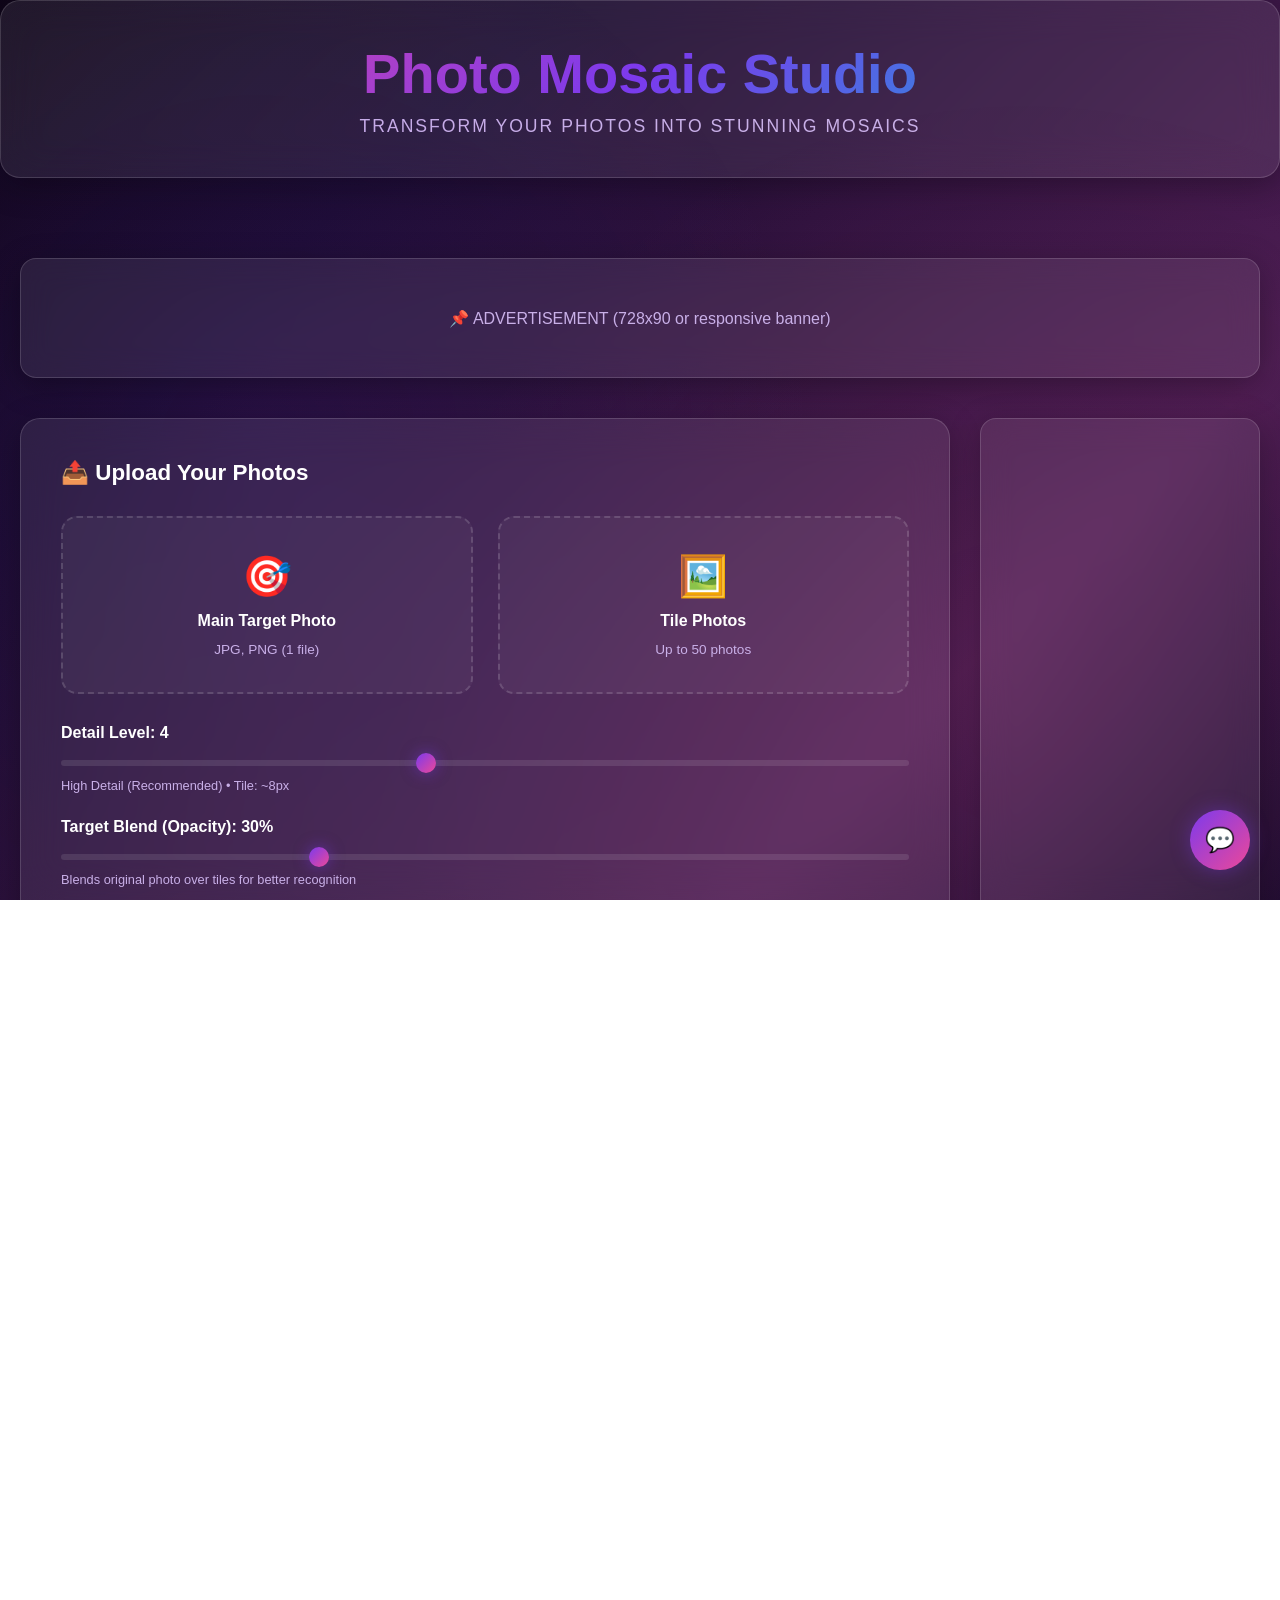
==== commit d69dfa7a: "Update index.html" ====
--- a/index.html
+++ b/index.html
@@ -157,7 +157,7 @@
         }
 
         .upload-box {
-            display: block; /* Makes the entire label fill the area */
+            display: block;
             border: 2px dashed var(--glass-border);
             border-radius: 16px;
             padding: 35px 20px;
@@ -552,7 +552,6 @@
             border-left-color: #ec4899;
         }
 
-        /* Feedback Button & Form Styles */
         .btn-floating {
             position: fixed;
             bottom: 30px;
@@ -680,6 +679,14 @@
                         <input type="range" id="detailSlider" min="1" max="8" value="4">
                         <div style="font-size: 0.8rem; color: var(--color-text-secondary); margin-top: 8px;">
                             <span id="tileInfo">High Detail (Recommended) • Tile: ~8px</span>
+                        </div>
+                    </div>
+                    
+                    <div class="detail-control">
+                        <label class="detail-label">Target Blend (Opacity): <span id="opacityValue">30</span>%</label>
+                        <input type="range" id="opacitySlider" min="0" max="100" value="30">
+                        <div style="font-size: 0.8rem; color: var(--color-text-secondary); margin-top: 8px;">
+                            Blends original photo over tiles for better recognition
                         </div>
                     </div>
 
@@ -884,6 +891,11 @@
                     8: 'Insane Detail (Slow!)' 
                 };
                 document.getElementById('tileInfo').textContent = `${sizes[val]} • Tile: ~${detailLevels[val]}px`;
+            });
+
+            // Opacity slider event listener
+            document.getElementById('opacitySlider').addEventListener('input', (e) => {
+                document.getElementById('opacityValue').textContent = e.target.value;
             });
             
             document.getElementById('supportModal').addEventListener('click', (e) => {
@@ -1146,6 +1158,17 @@
                 await new Promise(r => setTimeout(r, 10));
                 enhanceVibrance(canvas, 0.5); 
 
+                // --- NEW OPACITY BLEND LOGIC ---
+                const opacityPercent = parseInt(document.getElementById('opacitySlider').value) / 100;
+                if (opacityPercent > 0) {
+                    showStatus('✨ Applying opacity blend...');
+                    ctx.save();
+                    ctx.globalAlpha = opacityPercent;
+                    ctx.drawImage(targetImage, 0, 0, canvas.width, canvas.height);
+                    ctx.restore();
+                }
+                // -------------------------------
+
                 document.getElementById('canvasPlaceholder').style.display = 'none';
                 document.getElementById('mosaicCanvas').style.display = 'block';
                 document.getElementById('downloadBtn').disabled = false;
@@ -1220,4 +1243,4 @@
         });
     </script>
 </body>
-</html>+</html>
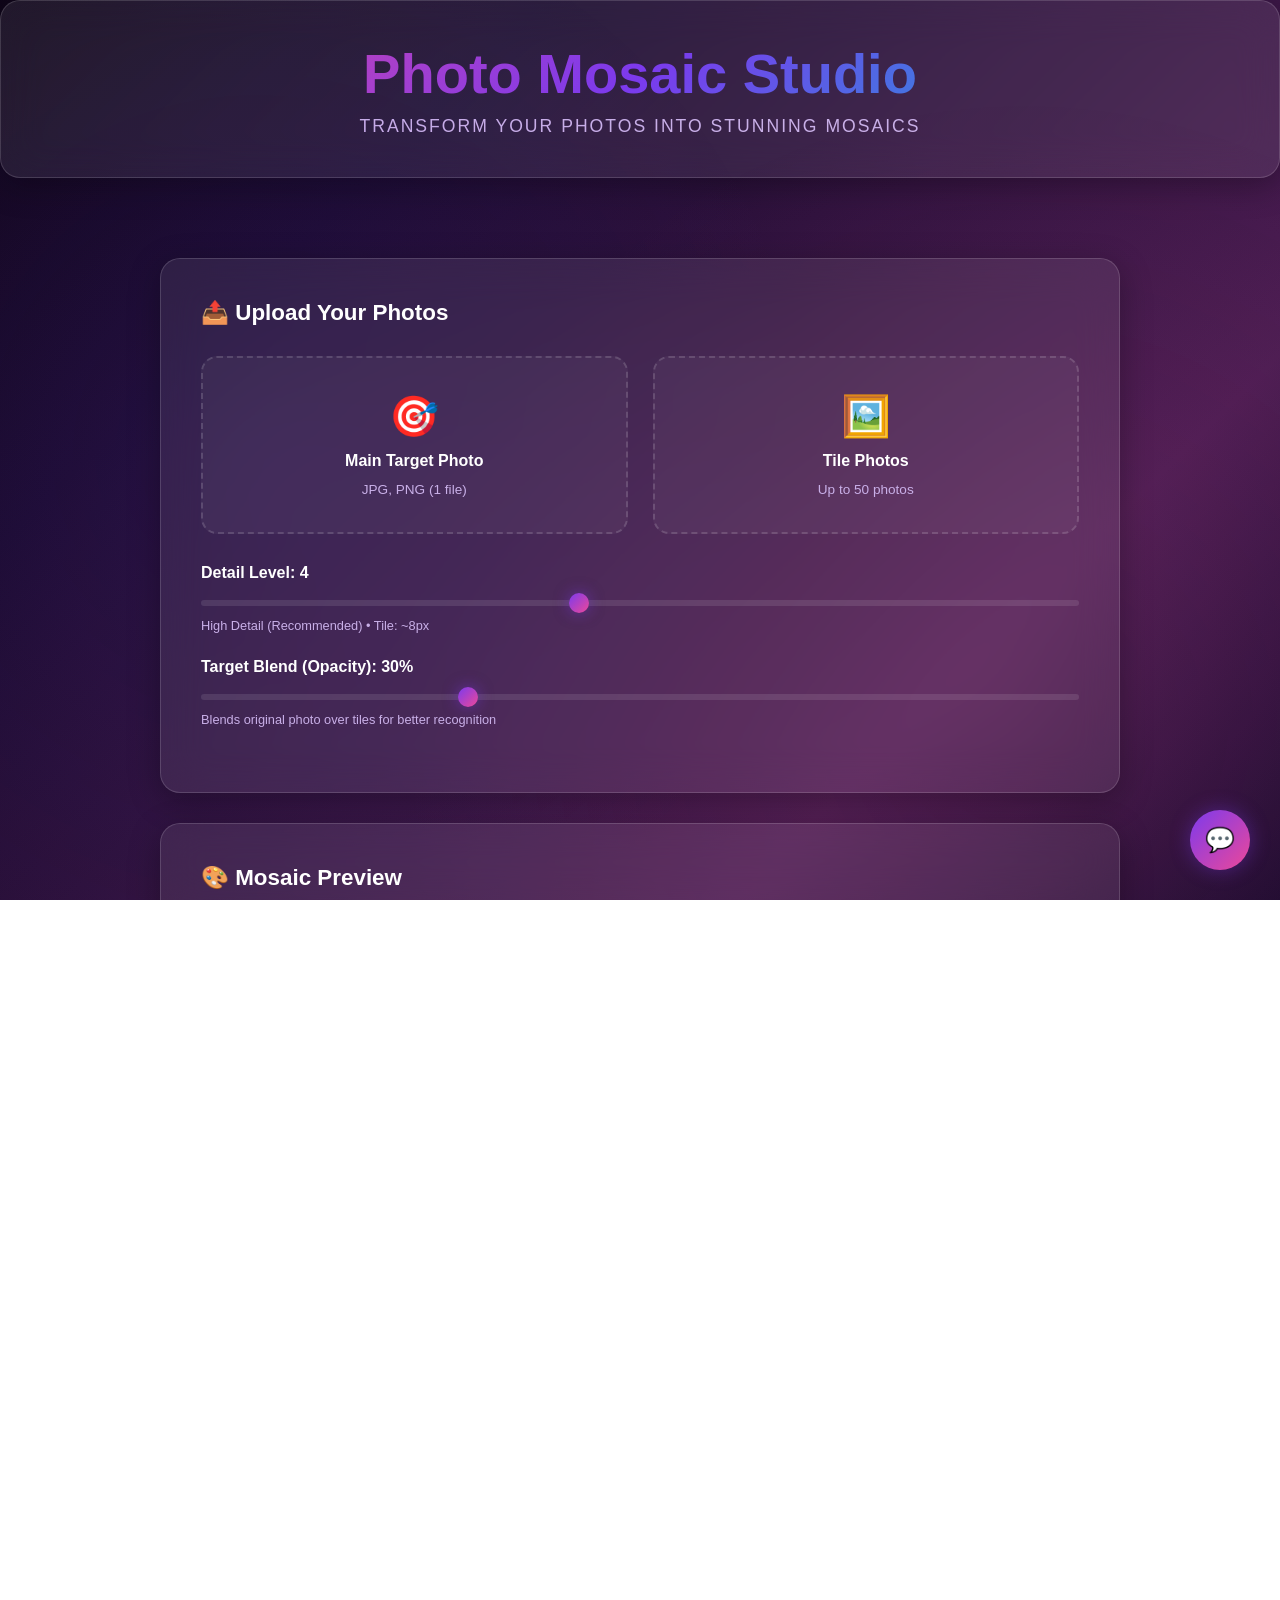
==== commit 55cc61fc: "Adjust layout and remove sidebar advertisement Reduced max-width of container for better readability" ====
--- a/index.html
+++ b/index.html
@@ -53,7 +53,7 @@
         }
 
         .container {
-            max-width: 1400px;
+            max-width: 1000px; /* Reduced max-width slightly for better readability without sidebar */
             margin: 0 auto;
             padding: 20px;
             position: relative;
@@ -94,36 +94,8 @@
             text-transform: uppercase;
         }
 
-        .ad-container-top {
-            background: var(--glass-bg);
-            backdrop-filter: blur(15px);
-            border: 1px solid var(--glass-border);
-            border-radius: 16px;
-            padding: 40px;
-            text-align: center;
+        .main-content {
             margin-bottom: 40px;
-            box-shadow: var(--shadow-soft);
-            min-height: 120px;
-            display: flex;
-            align-items: center;
-            justify-content: center;
-            color: var(--color-text-secondary);
-        }
-
-        .main-grid {
-            display: grid;
-            grid-template-columns: 1fr 280px;
-            gap: 30px;
-            margin-bottom: 40px;
-        }
-
-        @media (max-width: 1024px) {
-            .main-grid {
-                grid-template-columns: 1fr;
-            }
-            .ad-container-sidebar {
-                display: none !important;
-            }
         }
 
         .upload-section {
@@ -134,6 +106,7 @@
             padding: 40px;
             box-shadow: var(--shadow-soft);
             animation: fadeInUp 0.8s ease-out 0.2s both;
+            margin-bottom: 30px;
         }
 
         .upload-title {
@@ -402,22 +375,6 @@
         .btn-download:disabled {
             opacity: 0.5;
             cursor: not-allowed;
-        }
-
-        .ad-container-sidebar {
-            background: var(--glass-bg);
-            backdrop-filter: blur(15px);
-            border: 1px solid var(--glass-border);
-            border-radius: 16px;
-            padding: 30px 20px;
-            text-align: center;
-            box-shadow: var(--shadow-soft);
-            min-height: 600px;
-            display: flex;
-            align-items: center;
-            justify-content: center;
-            color: var(--color-text-secondary);
-            animation: fadeInUp 0.8s ease-out 0.3s both;
         }
 
         footer {
@@ -632,88 +589,82 @@
     </header>
 
     <div class="container">
-        <div class="ad-container-top">📌 ADVERTISEMENT (728x90 or responsive banner)</div>
-
-        <div class="main-grid">
-            <div>
-                <div class="upload-section">
-                    <div class="upload-title">📤 Upload Your Photos</div>
-                    
-                    <div class="upload-grid">
-                        <label class="upload-box" tabindex="0">
-                            <div class="upload-label">
-                                <div class="upload-icon">🎯</div>
-                                <div class="upload-text">Main Target Photo</div>
-                                <div class="upload-subtext">JPG, PNG (1 file)</div>
-                            </div>
-                            <input type="file" id="targetInput" accept="image/*" onclick="this.value=null">
-                        </label>
-
-                        <label class="upload-box" tabindex="0">
-                            <div class="upload-label">
-                                <div class="upload-icon">🖼️</div>
-                                <div class="upload-text">Tile Photos</div>
-                                <div class="upload-subtext">Up to 50 photos</div>
-                            </div>
-                            <input type="file" id="tilesInput" accept="image/*" multiple onclick="this.value=null">
-                        </label>
-                    </div>
-
-                    <div class="preview-section" id="targetPreviewSection">
-                        <label class="preview-label">Target Photo:</label>
-                        <div style="width: 100px; height: 100px; position: relative;">
-                            <div class="preview-item">
-                                <img id="targetImg" alt="Target">
-                                <button class="preview-remove" onclick="removeTarget()">&times;</button>
-                            </div>
+        <div class="main-content">
+            <div class="upload-section">
+                <div class="upload-title">📤 Upload Your Photos</div>
+                
+                <div class="upload-grid">
+                    <label class="upload-box" tabindex="0">
+                        <div class="upload-label">
+                            <div class="upload-icon">🎯</div>
+                            <div class="upload-text">Main Target Photo</div>
+                            <div class="upload-subtext">JPG, PNG (1 file)</div>
+                        </div>
+                        <input type="file" id="targetInput" accept="image/*" onclick="this.value=null">
+                    </label>
+
+                    <label class="upload-box" tabindex="0">
+                        <div class="upload-label">
+                            <div class="upload-icon">🖼️</div>
+                            <div class="upload-text">Tile Photos</div>
+                            <div class="upload-subtext">Up to 50 photos</div>
+                        </div>
+                        <input type="file" id="tilesInput" accept="image/*" multiple onclick="this.value=null">
+                    </label>
+                </div>
+
+                <div class="preview-section" id="targetPreviewSection">
+                    <label class="preview-label">Target Photo:</label>
+                    <div style="width: 100px; height: 100px; position: relative;">
+                        <div class="preview-item">
+                            <img id="targetImg" alt="Target">
+                            <button class="preview-remove" onclick="removeTarget()">&times;</button>
                         </div>
                     </div>
-
-                    <div class="preview-section" id="tilesPreviewSection">
-                        <label class="preview-label">Tile Photos (<span id="tileCount">0</span>/50):</label>
-                        <div class="preview-grid" id="tilesPreview"></div>
-                    </div>
-
-                    <div class="detail-control">
-                        <label class="detail-label">Detail Level: <span id="detailValue">4</span></label>
-                        <input type="range" id="detailSlider" min="1" max="8" value="4">
-                        <div style="font-size: 0.8rem; color: var(--color-text-secondary); margin-top: 8px;">
-                            <span id="tileInfo">High Detail (Recommended) • Tile: ~8px</span>
-                        </div>
-                    </div>
-                    
-                    <div class="detail-control">
-                        <label class="detail-label">Target Blend (Opacity): <span id="opacityValue">30</span>%</label>
-                        <input type="range" id="opacitySlider" min="0" max="100" value="30">
-                        <div style="font-size: 0.8rem; color: var(--color-text-secondary); margin-top: 8px;">
-                            Blends original photo over tiles for better recognition
-                        </div>
-                    </div>
-
-                    <div class="status-message" id="statusMessage"></div>
                 </div>
 
-                <div class="canvas-section">
-                    <div class="canvas-title">🎨 Mosaic Preview</div>
-                    <div class="canvas-wrapper">
-                        <canvas id="mosaicCanvas"></canvas>
-                        <div class="canvas-placeholder" id="canvasPlaceholder">
-                            Upload photos to generate mosaic preview
-                        </div>
-                    </div>
-
-                    <div class="button-group">
-                        <button class="btn-generate" id="generateBtn" onclick="generateMosaic()">
-                            Generate Mosaic
-                        </button>
-                        <button class="btn-download" id="downloadBtn" onclick="downloadMosaic4K()" disabled>
-                            Download 4K Mosaic
-                        </button>
+                <div class="preview-section" id="tilesPreviewSection">
+                    <label class="preview-label">Tile Photos (<span id="tileCount">0</span>/50):</label>
+                    <div class="preview-grid" id="tilesPreview"></div>
+                </div>
+
+                <div class="detail-control">
+                    <label class="detail-label">Detail Level: <span id="detailValue">4</span></label>
+                    <input type="range" id="detailSlider" min="1" max="8" value="4">
+                    <div style="font-size: 0.8rem; color: var(--color-text-secondary); margin-top: 8px;">
+                        <span id="tileInfo">High Detail (Recommended) • Tile: ~8px</span>
                     </div>
                 </div>
+                
+                <div class="detail-control">
+                    <label class="detail-label">Target Blend (Opacity): <span id="opacityValue">30</span>%</label>
+                    <input type="range" id="opacitySlider" min="0" max="100" value="30">
+                    <div style="font-size: 0.8rem; color: var(--color-text-secondary); margin-top: 8px;">
+                        Blends original photo over tiles for better recognition
+                    </div>
+                </div>
+
+                <div class="status-message" id="statusMessage"></div>
             </div>
 
-            <div class="ad-container-sidebar">📢 ADVERTISEMENT<br>(300x600 responsive sidebar)</div>
+            <div class="canvas-section">
+                <div class="canvas-title">🎨 Mosaic Preview</div>
+                <div class="canvas-wrapper">
+                    <canvas id="mosaicCanvas"></canvas>
+                    <div class="canvas-placeholder" id="canvasPlaceholder">
+                        Upload photos to generate mosaic preview
+                    </div>
+                </div>
+
+                <div class="button-group">
+                    <button class="btn-generate" id="generateBtn" onclick="generateMosaic()">
+                        Generate Mosaic
+                    </button>
+                    <button class="btn-download" id="downloadBtn" onclick="downloadMosaic4K()" disabled>
+                        Download 4K Mosaic
+                    </button>
+                </div>
+            </div>
         </div>
 
         <footer>
